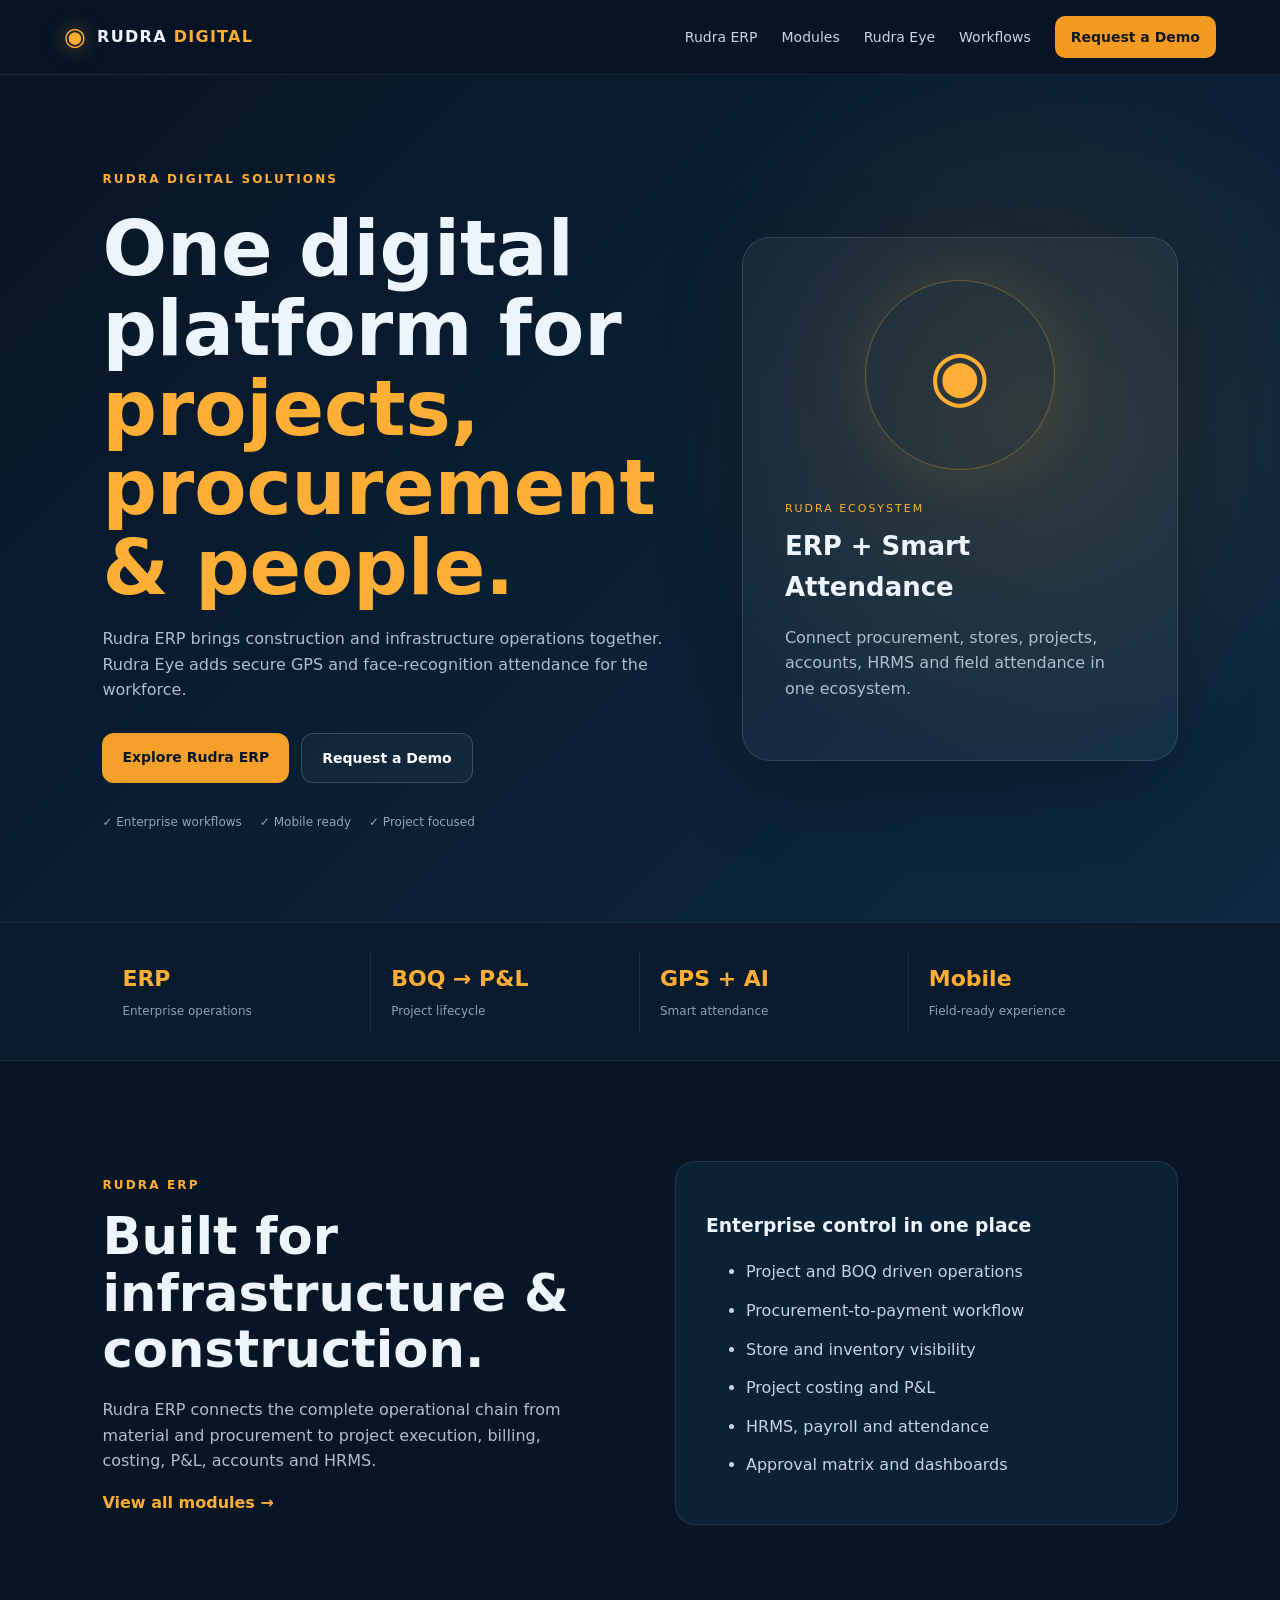
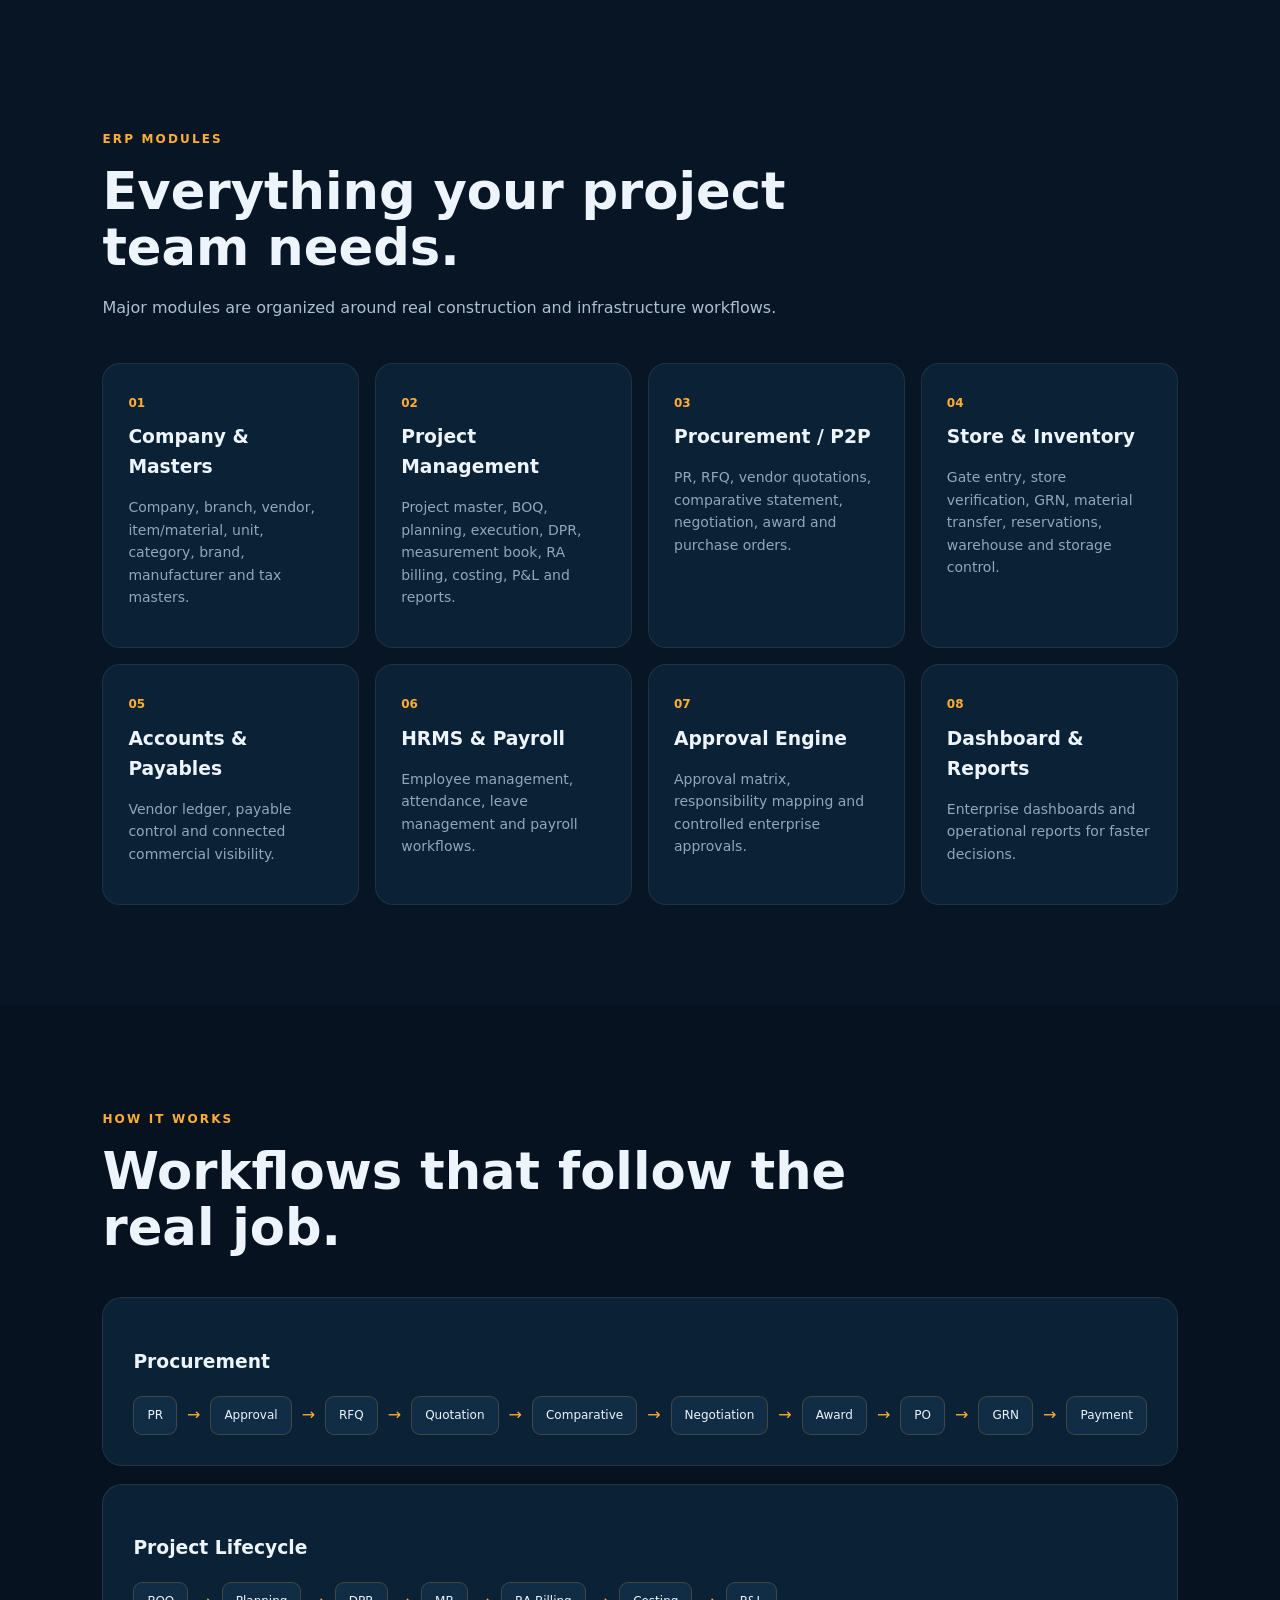
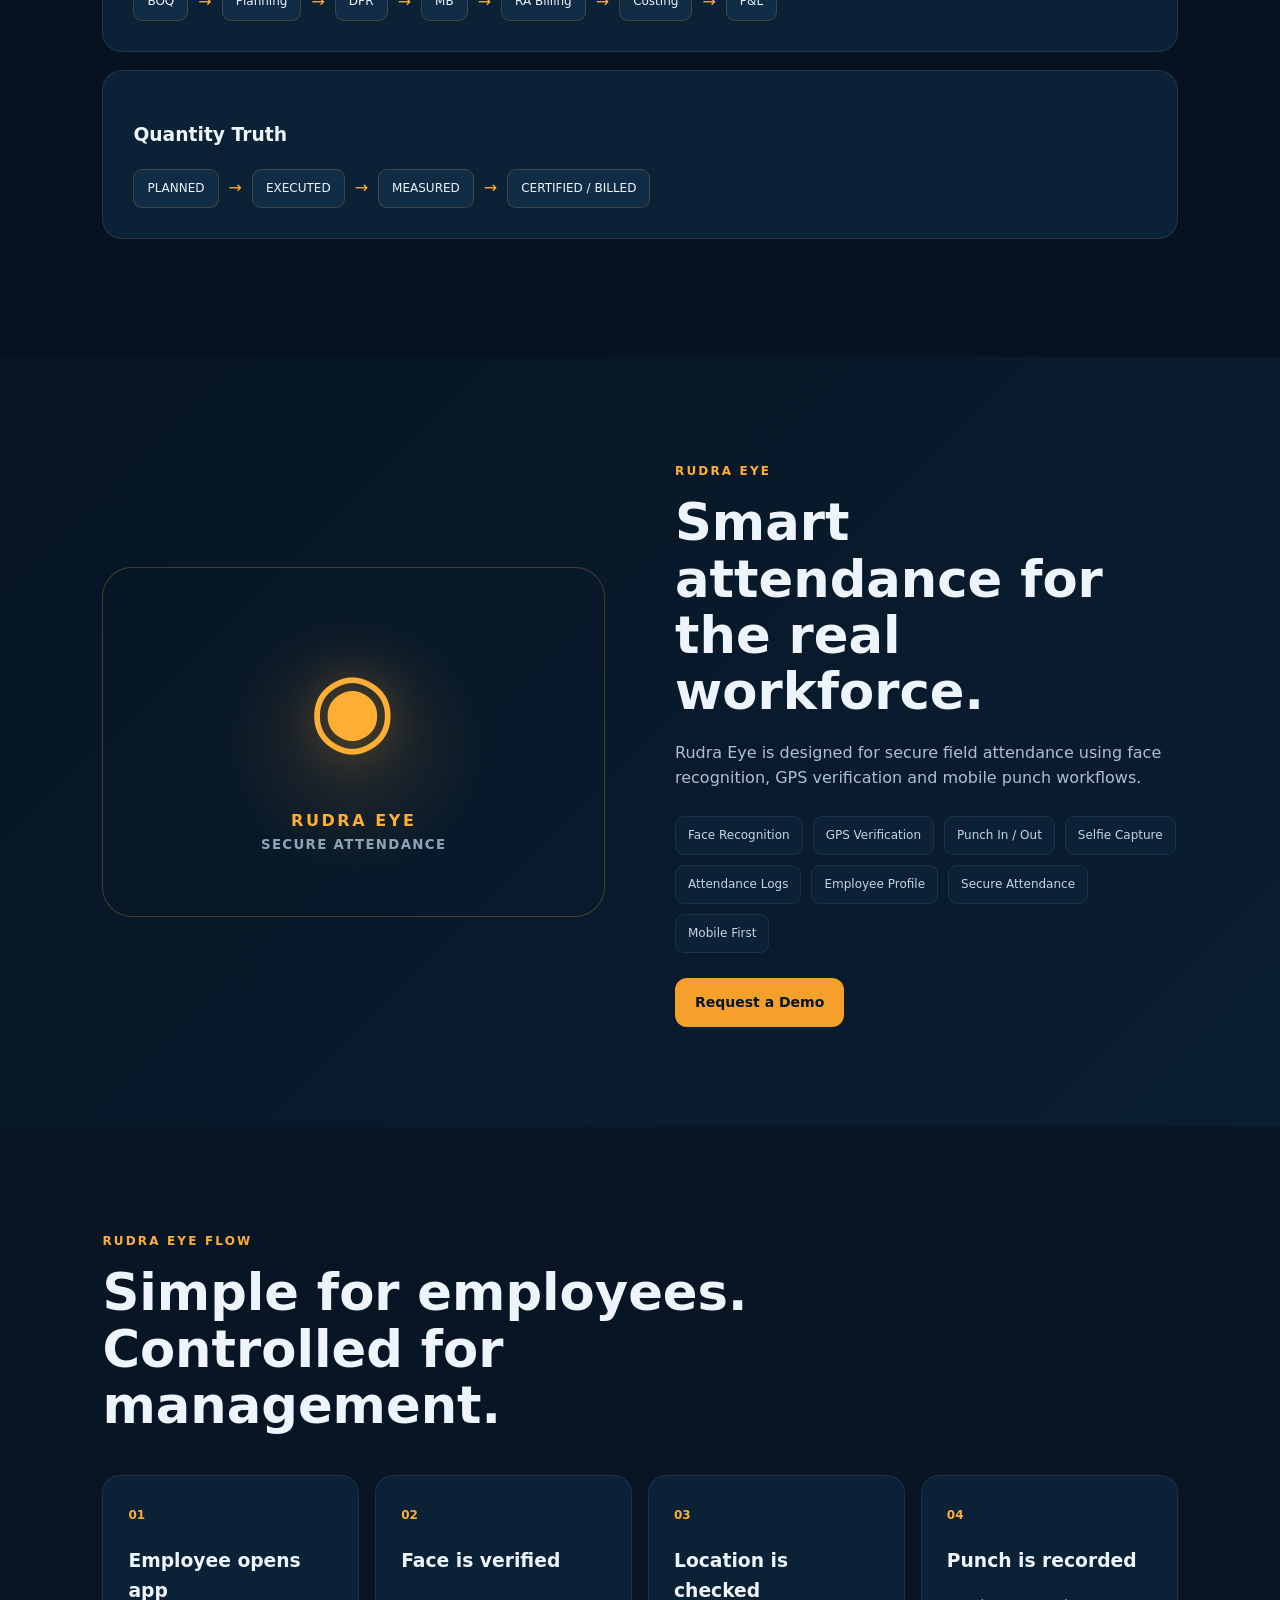
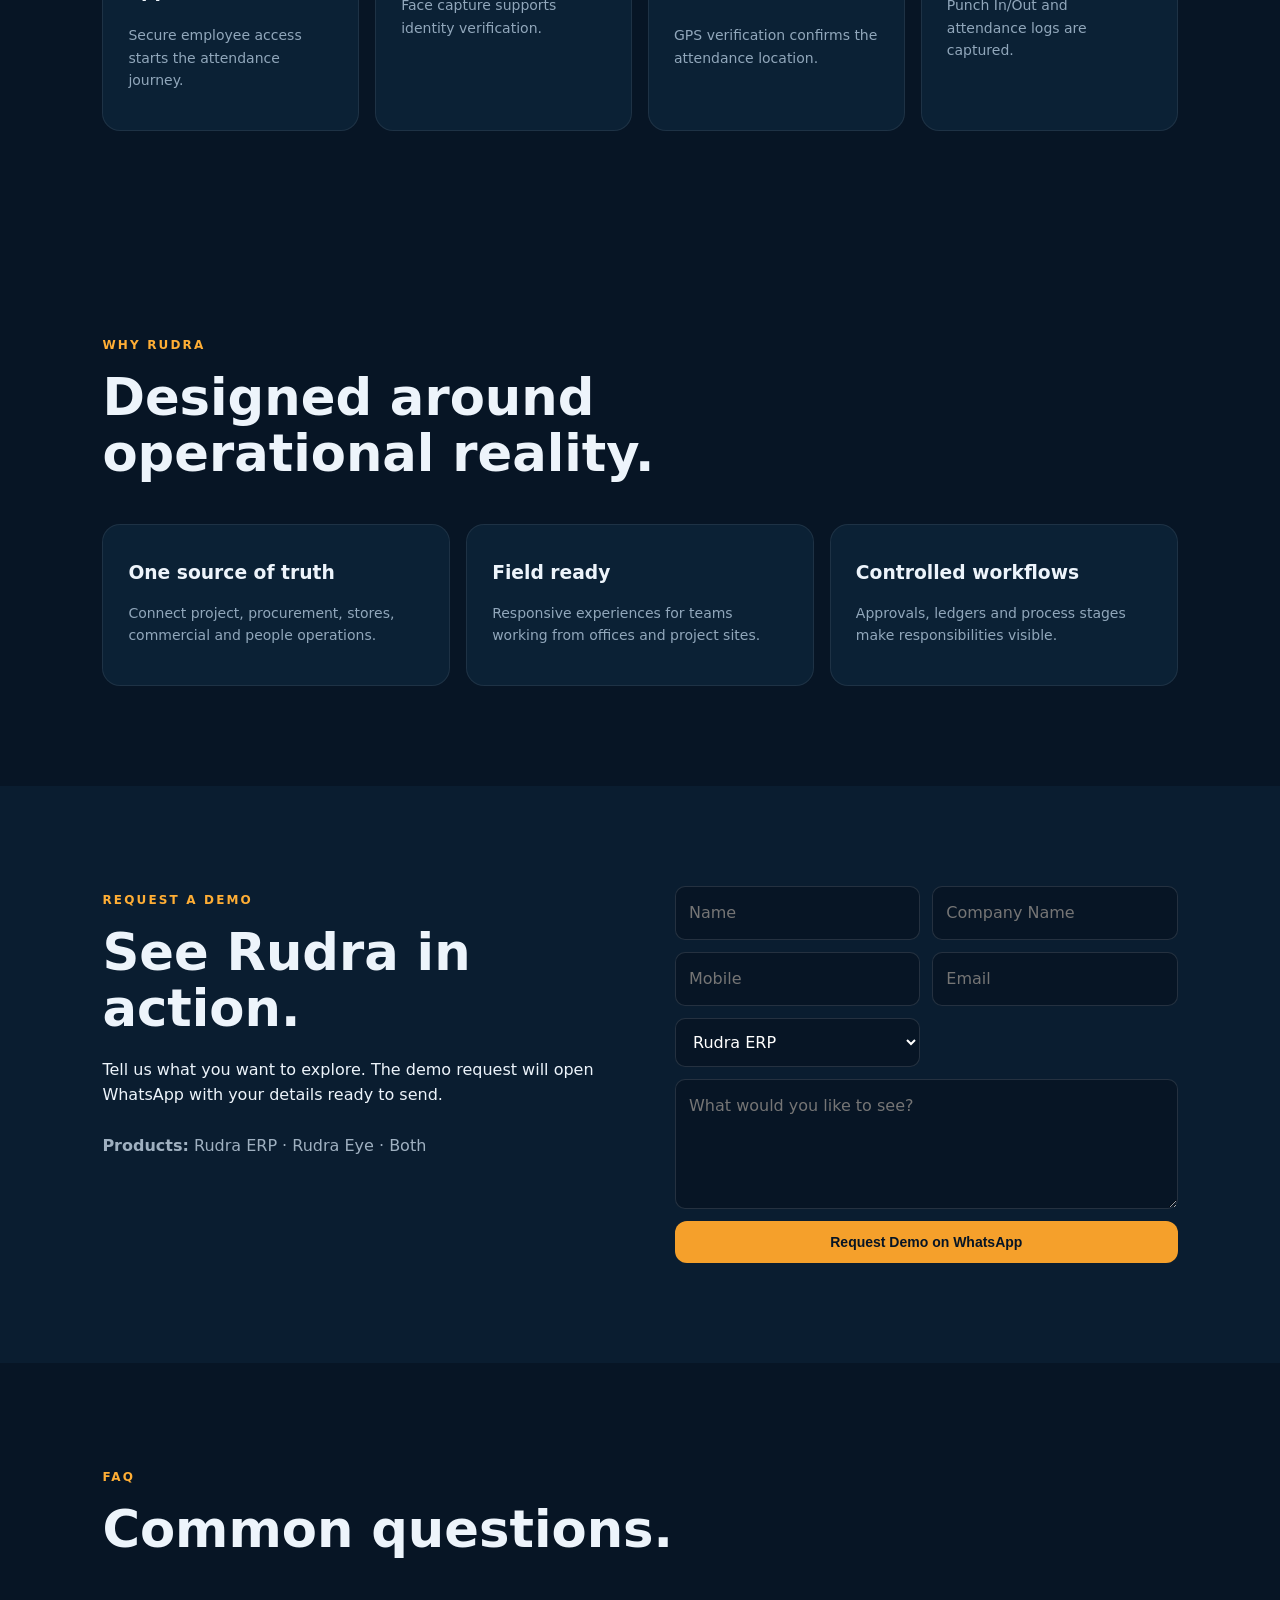
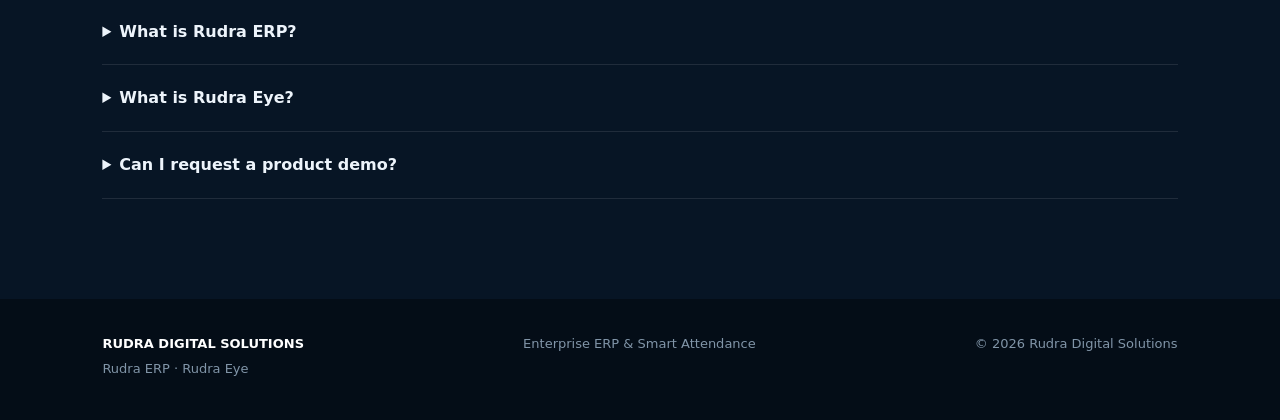
==== index.html @ e069427e "Add files via upload" ====
<!DOCTYPE html>
<html lang="en">
<head>
  <meta charset="UTF-8">
  <meta name="viewport" content="width=device-width, initial-scale=1.0">
  <meta name="description" content="Rudra Digital Solutions — Rudra ERP for infrastructure and construction and Rudra Eye smart GPS and face recognition attendance.">
  <title>Rudra Digital Solutions | Rudra ERP & Rudra Eye</title>
  <link rel="stylesheet" href="style.css">
</head>
<body>
<header class="nav">
  <a class="brand" href="#home"><span class="eye">◉</span><span>RUDRA <b>DIGITAL</b></span></a>
  <button class="menu" aria-label="Open menu">☰</button>
  <nav>
    <a href="#erp">Rudra ERP</a>
    <a href="#modules">Modules</a>
    <a href="#eye">Rudra Eye</a>
    <a href="#workflow">Workflows</a>
    <a class="nav-cta" href="#demo">Request a Demo</a>
  </nav>
</header>

<main>
<section id="home" class="hero">
  <div class="hero-copy">
    <span class="eyebrow">RUDRA DIGITAL SOLUTIONS</span>
    <h1>One digital platform for <em>projects, procurement & people.</em></h1>
    <p>Rudra ERP brings construction and infrastructure operations together. Rudra Eye adds secure GPS and face-recognition attendance for the workforce.</p>
    <div class="actions">
      <a class="btn primary" href="#erp">Explore Rudra ERP</a>
      <a class="btn secondary" href="#demo">Request a Demo</a>
    </div>
    <div class="trust"><span>✓ Enterprise workflows</span><span>✓ Mobile ready</span><span>✓ Project focused</span></div>
  </div>
  <div class="hero-card">
    <div class="orb"><span>◉</span></div>
    <div class="mini-label">RUDRA ECOSYSTEM</div>
    <h3>ERP + Smart Attendance</h3>
    <p>Connect procurement, stores, projects, accounts, HRMS and field attendance in one ecosystem.</p>
  </div>
</section>

<section class="stats">
  <div><strong>ERP</strong><span>Enterprise operations</span></div>
  <div><strong>BOQ → P&L</strong><span>Project lifecycle</span></div>
  <div><strong>GPS + AI</strong><span>Smart attendance</span></div>
  <div><strong>Mobile</strong><span>Field-ready experience</span></div>
</section>

<section id="erp" class="section split">
  <div>
    <span class="eyebrow">RUDRA ERP</span>
    <h2>Built for infrastructure & construction.</h2>
    <p>Rudra ERP connects the complete operational chain from material and procurement to project execution, billing, costing, P&L, accounts and HRMS.</p>
    <a class="text-link" href="#modules">View all modules →</a>
  </div>
  <div class="feature-panel">
    <h3>Enterprise control in one place</h3>
    <ul>
      <li>Project and BOQ driven operations</li>
      <li>Procurement-to-payment workflow</li>
      <li>Store and inventory visibility</li>
      <li>Project costing and P&L</li>
      <li>HRMS, payroll and attendance</li>
      <li>Approval matrix and dashboards</li>
    </ul>
  </div>
</section>

<section id="modules" class="section">
  <div class="section-head"><span class="eyebrow">ERP MODULES</span><h2>Everything your project team needs.</h2><p>Major modules are organized around real construction and infrastructure workflows.</p></div>
  <div class="grid">
    <article><b>01</b><h3>Company & Masters</h3><p>Company, branch, vendor, item/material, unit, category, brand, manufacturer and tax masters.</p></article>
    <article><b>02</b><h3>Project Management</h3><p>Project master, BOQ, planning, execution, DPR, measurement book, RA billing, costing, P&L and reports.</p></article>
    <article><b>03</b><h3>Procurement / P2P</h3><p>PR, RFQ, vendor quotations, comparative statement, negotiation, award and purchase orders.</p></article>
    <article><b>04</b><h3>Store & Inventory</h3><p>Gate entry, store verification, GRN, material transfer, reservations, warehouse and storage control.</p></article>
    <article><b>05</b><h3>Accounts & Payables</h3><p>Vendor ledger, payable control and connected commercial visibility.</p></article>
    <article><b>06</b><h3>HRMS & Payroll</h3><p>Employee management, attendance, leave management and payroll workflows.</p></article>
    <article><b>07</b><h3>Approval Engine</h3><p>Approval matrix, responsibility mapping and controlled enterprise approvals.</p></article>
    <article><b>08</b><h3>Dashboard & Reports</h3><p>Enterprise dashboards and operational reports for faster decisions.</p></article>
  </div>
</section>

<section id="workflow" class="section dark">
  <div class="section-head"><span class="eyebrow">HOW IT WORKS</span><h2>Workflows that follow the real job.</h2></div>
  <div class="flow-box">
    <h3>Procurement</h3>
    <div class="flow"><span>PR</span><i>→</i><span>Approval</span><i>→</i><span>RFQ</span><i>→</i><span>Quotation</span><i>→</i><span>Comparative</span><i>→</i><span>Negotiation</span><i>→</i><span>Award</span><i>→</i><span>PO</span><i>→</i><span>GRN</span><i>→</i><span>Payment</span></div>
  </div>
  <div class="flow-box">
    <h3>Project Lifecycle</h3>
    <div class="flow"><span>BOQ</span><i>→</i><span>Planning</span><i>→</i><span>DPR</span><i>→</i><span>MB</span><i>→</i><span>RA Billing</span><i>→</i><span>Costing</span><i>→</i><span>P&L</span></div>
  </div>
  <div class="flow-box">
    <h3>Quantity Truth</h3>
    <div class="flow"><span>PLANNED</span><i>→</i><span>EXECUTED</span><i>→</i><span>MEASURED</span><i>→</i><span>CERTIFIED / BILLED</span></div>
  </div>
</section>

<section id="eye" class="section split eye-section">
  <div class="eye-card"><div class="eye-mark">◉</div><span>RUDRA EYE</span><small>SECURE ATTENDANCE</small></div>
  <div>
    <span class="eyebrow">RUDRA EYE</span>
    <h2>Smart attendance for the real workforce.</h2>
    <p>Rudra Eye is designed for secure field attendance using face recognition, GPS verification and mobile punch workflows.</p>
    <div class="eye-features">
      <span>Face Recognition</span><span>GPS Verification</span><span>Punch In / Out</span><span>Selfie Capture</span><span>Attendance Logs</span><span>Employee Profile</span><span>Secure Attendance</span><span>Mobile First</span>
    </div>
    <a class="btn primary" href="#demo">Request a Demo</a>
  </div>
</section>

<section class="section">
  <div class="section-head"><span class="eyebrow">RUDRA EYE FLOW</span><h2>Simple for employees. Controlled for management.</h2></div>
  <div class="steps">
    <div><b>01</b><h3>Employee opens app</h3><p>Secure employee access starts the attendance journey.</p></div>
    <div><b>02</b><h3>Face is verified</h3><p>Face capture supports identity verification.</p></div>
    <div><b>03</b><h3>Location is checked</h3><p>GPS verification confirms the attendance location.</p></div>
    <div><b>04</b><h3>Punch is recorded</h3><p>Punch In/Out and attendance logs are captured.</p></div>
  </div>
</section>

<section class="section benefits">
  <div class="section-head"><span class="eyebrow">WHY RUDRA</span><h2>Designed around operational reality.</h2></div>
  <div class="grid three"><article><h3>One source of truth</h3><p>Connect project, procurement, stores, commercial and people operations.</p></article><article><h3>Field ready</h3><p>Responsive experiences for teams working from offices and project sites.</p></article><article><h3>Controlled workflows</h3><p>Approvals, ledgers and process stages make responsibilities visible.</p></article></div>
</section>

<section id="demo" class="section demo">
  <div>
    <span class="eyebrow">REQUEST A DEMO</span>
    <h2>See Rudra in action.</h2>
    <p>Tell us what you want to explore. The demo request will open WhatsApp with your details ready to send.</p>
    <div class="contact-note"><b>Products:</b> Rudra ERP · Rudra Eye · Both</div>
  </div>
  <form id="demoForm">
    <input id="name" required placeholder="Name">
    <input id="company" placeholder="Company Name">
    <input id="mobile" required placeholder="Mobile">
    <input id="email" type="email" placeholder="Email">
    <select id="product"><option>Rudra ERP</option><option>Rudra Eye</option><option>Both</option></select>
    <textarea id="message" rows="4" placeholder="What would you like to see?"></textarea>
    <button class="btn primary" type="submit">Request Demo on WhatsApp</button>
  </form>
</section>

<section class="faq section">
  <div class="section-head"><span class="eyebrow">FAQ</span><h2>Common questions.</h2></div>
  <details><summary>What is Rudra ERP?</summary><p>Rudra ERP is an enterprise platform focused on infrastructure and construction operations, covering projects, procurement, stores, accounts and HRMS.</p></details>
  <details><summary>What is Rudra Eye?</summary><p>Rudra Eye is a mobile attendance solution using face recognition and GPS verification with Punch In/Out and attendance logs.</p></details>
  <details><summary>Can I request a product demo?</summary><p>Yes. Use the Request a Demo form and send the enquiry through WhatsApp.</p></details>
</section>
</main>

<footer>
  <div><strong>RUDRA DIGITAL SOLUTIONS</strong><p>Rudra ERP · Rudra Eye</p></div>
  <div>Enterprise ERP & Smart Attendance</div>
  <div>© <span id="year"></span> Rudra Digital Solutions</div>
</footer>
<script src="script.js"></script>
</body>
</html>
---- style.css ----
*{box-sizing:border-box}html{scroll-behavior:smooth}body{margin:0;font-family:Inter,system-ui,-apple-system,Segoe UI,sans-serif;background:#071525;color:#edf4fb;line-height:1.6}a{text-decoration:none;color:inherit}.nav{position:sticky;top:0;z-index:20;display:flex;align-items:center;justify-content:space-between;padding:16px 5%;background:rgba(7,21,37,.92);backdrop-filter:blur(12px);border-bottom:1px solid rgba(255,255,255,.08)}.brand{display:flex;gap:10px;align-items:center;font-weight:800;letter-spacing:.08em}.brand b{color:#ffad32}.eye{color:#ffad32;font-size:25px;text-shadow:0 0 20px rgba(255,173,50,.5)}nav{display:flex;gap:24px;align-items:center;font-size:14px;color:#c8d5e2}nav a:hover{color:#ffb13b}.nav-cta{padding:10px 16px;border-radius:10px;background:#f39a22;color:#101923;font-weight:800}.menu{display:none;background:none;border:0;color:white;font-size:25px}.hero{min-height:680px;display:grid;grid-template-columns:1.15fr .85fr;gap:50px;align-items:center;padding:90px 8%;background:radial-gradient(circle at 80% 40%,rgba(243,154,34,.13),transparent 32%),linear-gradient(135deg,#071525,#0b2942)}.eyebrow{color:#ffae35;font-size:12px;font-weight:800;letter-spacing:.18em}.hero h1{font-size:clamp(42px,6vw,76px);line-height:1.05;margin:18px 0}.hero h1 em{font-style:normal;color:#ffae35}.hero p,.split p,.section-head p{color:#aebfd0;max-width:700px}.actions{display:flex;gap:12px;flex-wrap:wrap;margin:30px 0}.btn{display:inline-block;border:0;border-radius:12px;padding:13px 20px;font-weight:800;cursor:pointer;font-size:14px}.primary{background:#f5a02b;color:#071525}.secondary{border:1px solid rgba(255,255,255,.18);color:white;background:rgba(255,255,255,.04)}.trust{display:flex;gap:18px;flex-wrap:wrap;color:#91a7bb;font-size:12px}.hero-card{padding:42px;border:1px solid rgba(255,255,255,.12);border-radius:28px;background:rgba(255,255,255,.045);box-shadow:0 25px 80px rgba(0,0,0,.25)}.orb{width:190px;height:190px;margin:0 auto 30px;border-radius:50%;display:grid;place-items:center;border:1px solid rgba(255,174,53,.35);box-shadow:0 0 70px rgba(255,174,53,.14);font-size:70px;color:#ffae35}.mini-label{font-size:11px;color:#ffae35;letter-spacing:.18em}.hero-card h3{font-size:26px;margin:8px 0}.stats{display:grid;grid-template-columns:repeat(4,1fr);padding:28px 8%;background:#091b2c;border-block:1px solid rgba(255,255,255,.07)}.stats div{padding:10px 20px;border-right:1px solid rgba(255,255,255,.08)}.stats div:last-child{border:0}.stats strong{display:block;color:#ffae35;font-size:22px}.stats span{color:#8fa3b7;font-size:12px}.section{padding:100px 8%}.split{display:grid;grid-template-columns:1fr 1fr;gap:70px;align-items:center}.section h2{font-size:clamp(32px,4vw,52px);line-height:1.1;margin:12px 0 20px}.feature-panel,.flow-box{background:#0b2135;border:1px solid rgba(255,255,255,.09);border-radius:20px;padding:30px}.feature-panel li{margin:13px 0;color:#c6d5e3}.text-link{color:#ffae35;font-weight:800}.section-head{max-width:800px;margin-bottom:42px}.grid{display:grid;grid-template-columns:repeat(4,1fr);gap:16px}.grid article,.steps>div{background:#0b2135;border:1px solid rgba(255,255,255,.08);padding:25px;border-radius:18px}.grid article b,.steps b{color:#ffae35;font-size:12px}.grid h3{margin:8px 0}.grid p,.steps p{color:#91a7bb;font-size:14px}.dark{background:#06121f}.flow-box{margin:18px 0;overflow:auto}.flow{display:flex;align-items:center;gap:10px;min-width:max-content}.flow span{background:#112d46;border:1px solid rgba(255,174,53,.2);padding:9px 13px;border-radius:9px;font-size:12px;white-space:nowrap}.flow i{color:#ffae35;font-style:normal}.eye-section{background:linear-gradient(135deg,#071525,#0a1e31)}.eye-card{min-height:350px;border-radius:30px;border:1px solid rgba(255,174,53,.25);display:flex;flex-direction:column;align-items:center;justify-content:center;background:radial-gradient(circle,rgba(255,174,53,.12),transparent 45%);color:#ffae35;font-weight:800;letter-spacing:.16em}.eye-mark{font-size:100px;text-shadow:0 0 50px rgba(255,174,53,.3);margin-bottom:20px}.eye-card small{color:#8fa3b7;letter-spacing:.1em}.eye-features{display:flex;gap:10px;flex-wrap:wrap;margin:25px 0}.eye-features span{padding:9px 12px;border-radius:9px;background:#0b2135;border:1px solid rgba(255,255,255,.08);font-size:12px;color:#c6d5e3}.steps{display:grid;grid-template-columns:repeat(4,1fr);gap:16px}.three{grid-template-columns:repeat(3,1fr)}.demo{display:grid;grid-template-columns:1fr 1fr;gap:70px;background:#0a1d30}.demo form{display:grid;grid-template-columns:1fr 1fr;gap:12px}.demo input,.demo select,.demo textarea{width:100%;padding:13px;border-radius:10px;border:1px solid rgba(255,255,255,.12);background:#071525;color:white;font:inherit}.demo textarea,.demo button{grid-column:1/-1}.contact-note{margin-top:25px;color:#9fb0c0}.faq details{border-bottom:1px solid rgba(255,255,255,.1);padding:20px 0}.faq summary{cursor:pointer;font-weight:800}.faq p{color:#9fb0c0}footer{display:flex;justify-content:space-between;gap:20px;flex-wrap:wrap;padding:35px 8%;background:#040d17;color:#8195a8;font-size:13px}footer strong{color:white}footer p{margin:5px 0}@media(max-width:900px){nav{display:none}.menu{display:block}.hero,.split,.demo{grid-template-columns:1fr}.hero{padding-top:60px}.stats{grid-template-columns:1fr 1fr}.grid{grid-template-columns:1fr 1fr}.steps{grid-template-columns:1fr 1fr}}@media(max-width:560px){.section,.hero{padding:65px 5%}.stats{grid-template-columns:1fr 1fr;padding:20px 5%}.stats div{border-right:0}.grid,.steps,.three{grid-template-columns:1fr}.demo form{grid-template-columns:1fr}.hero h1{font-size:42px}.hero-card{padding:28px}.orb{width:145px;height:145px;font-size:55px}.flow-box{padding:20px}footer{padding:30px 5%}}
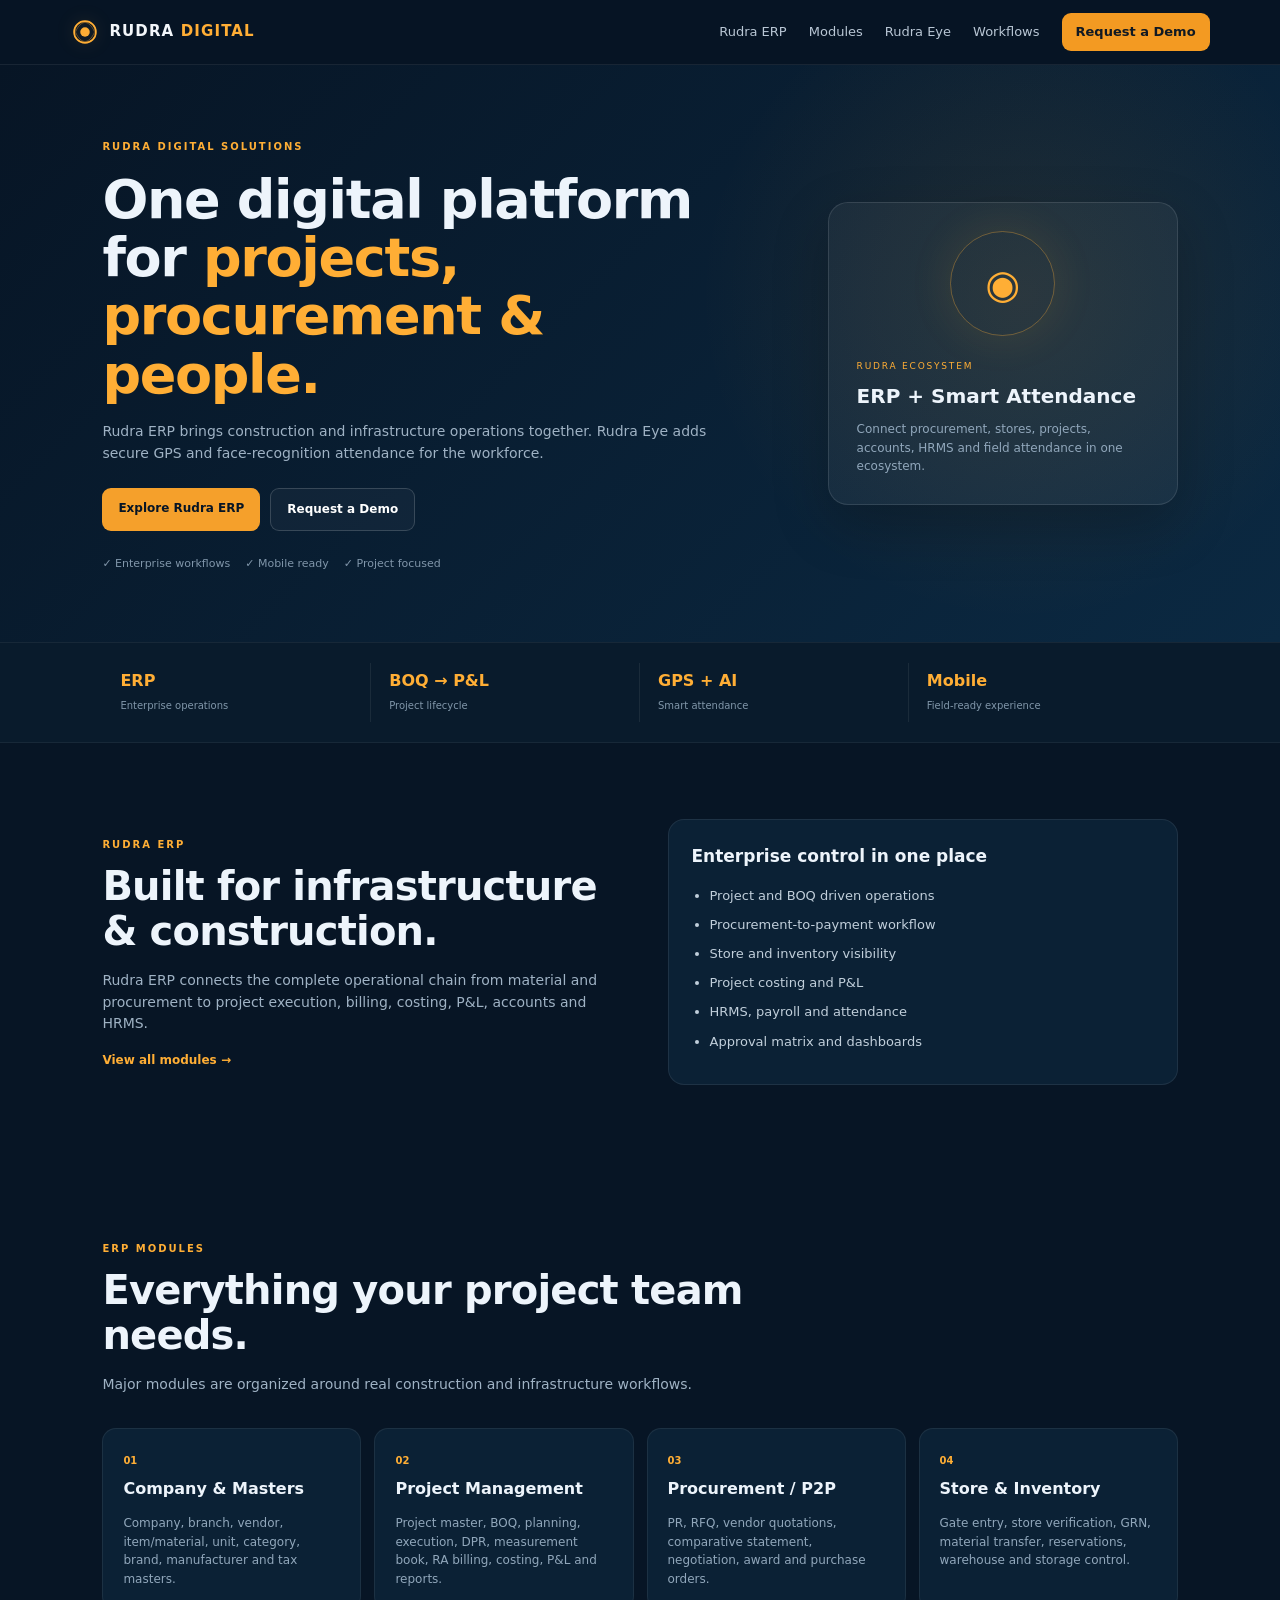
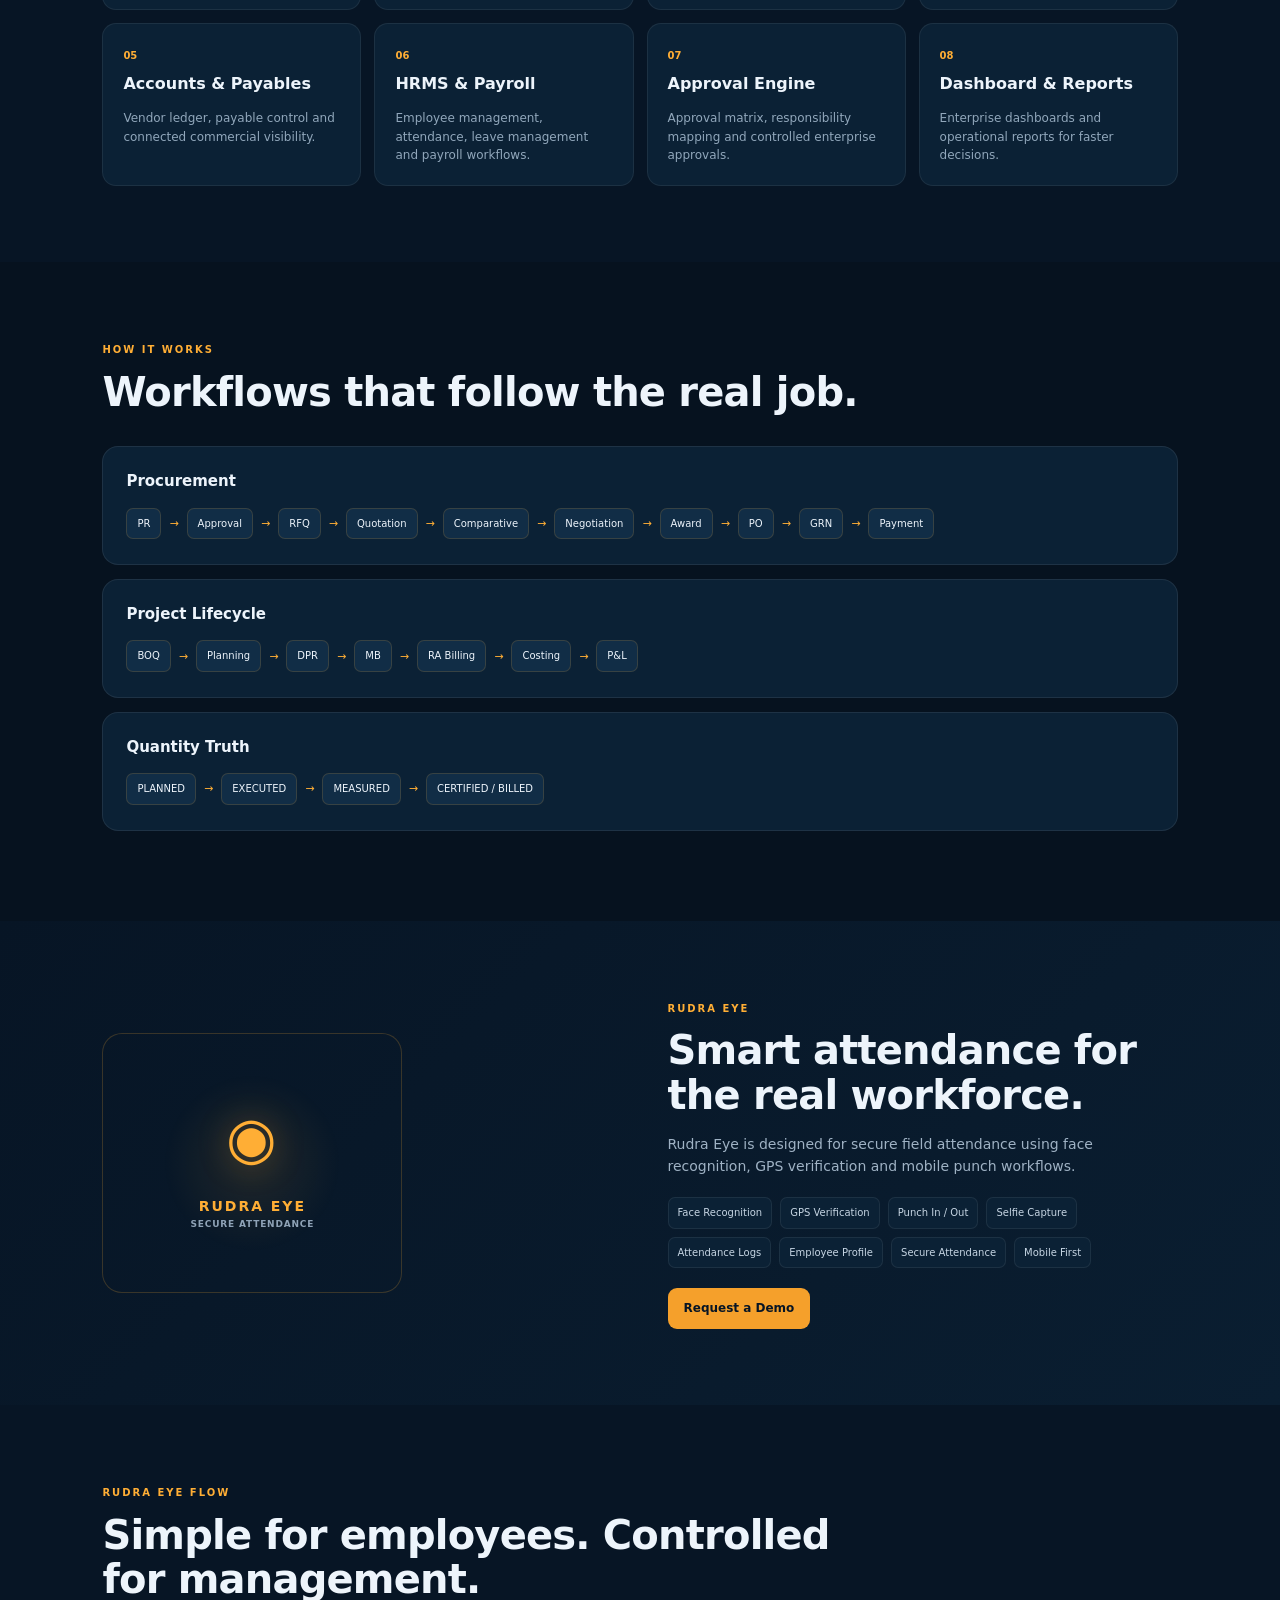
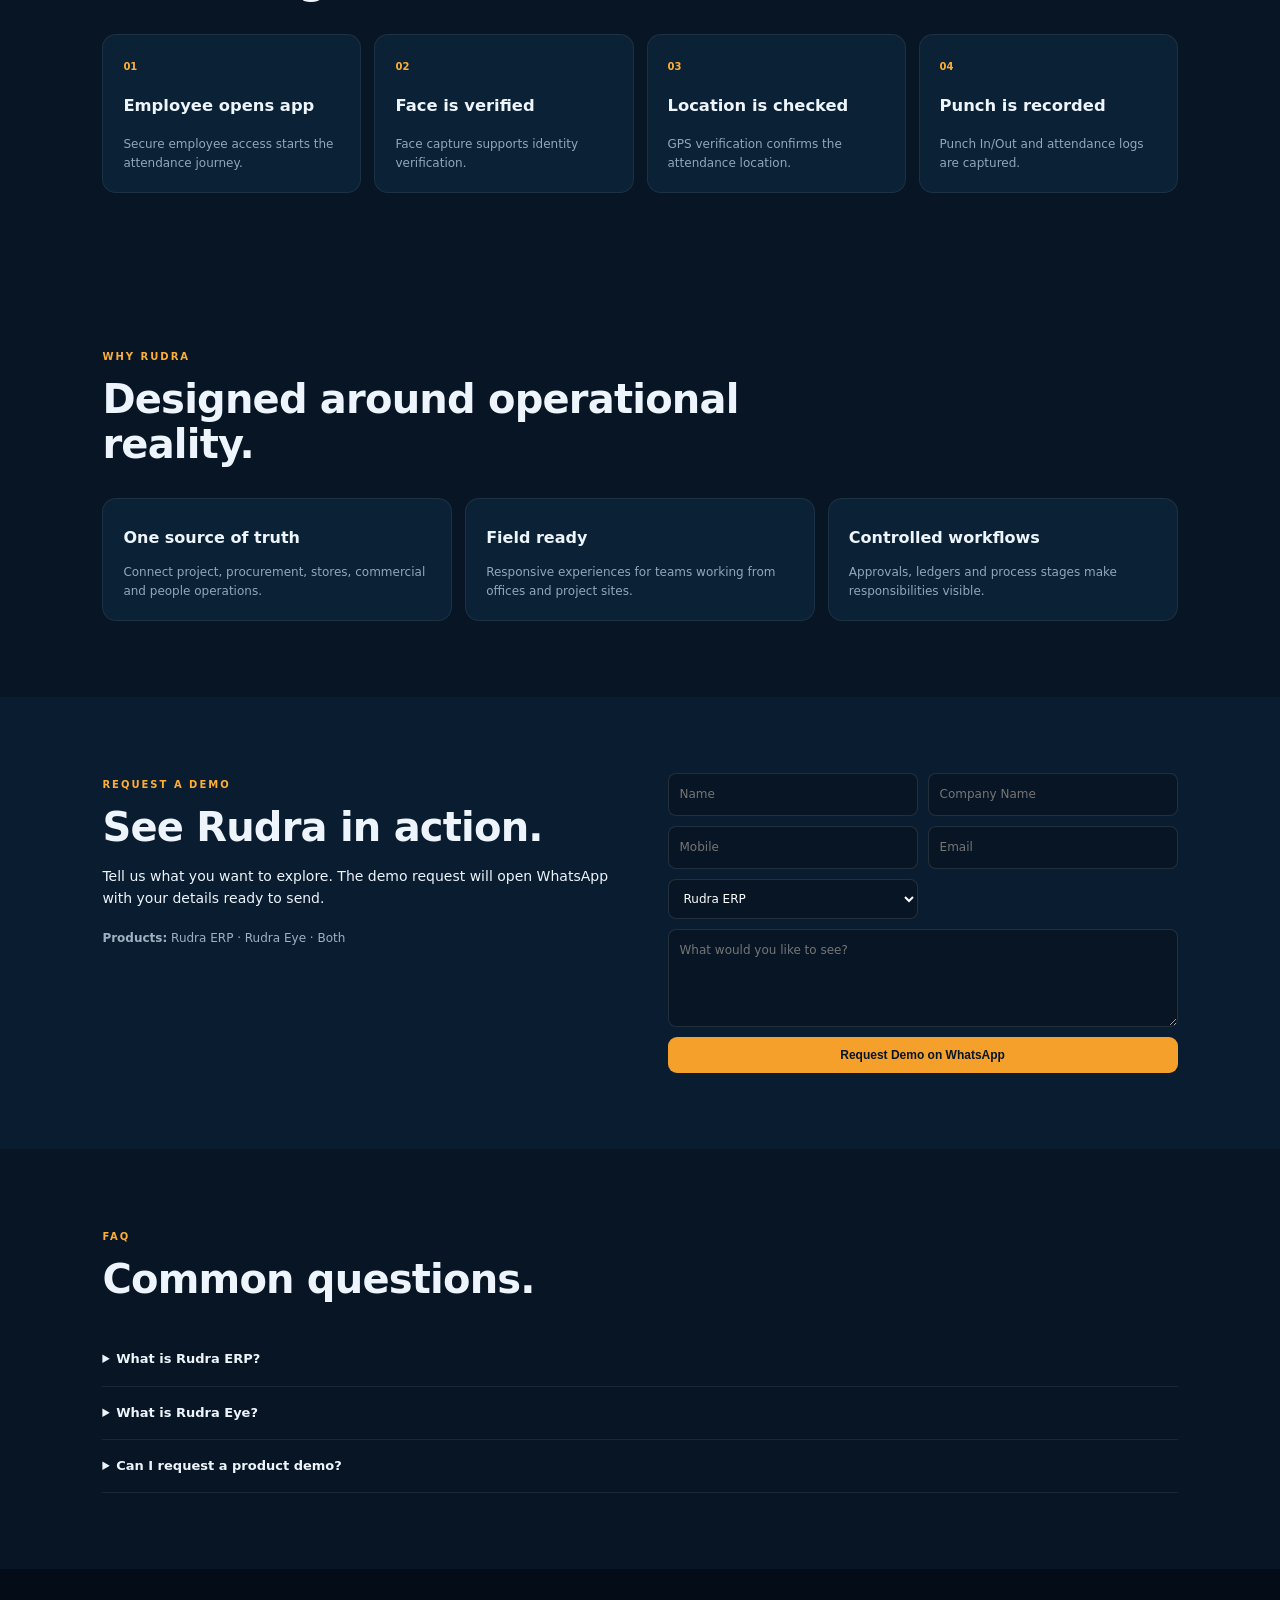
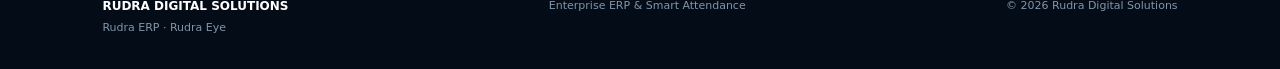
==== commit 0ab931c6: "Add files via upload" ====
--- a/index.html
+++ b/index.html
@@ -9,7 +9,15 @@
 </head>
 <body>
 <header class="nav">
-  <a class="brand" href="#home"><span class="eye">◉</span><span>RUDRA <b>DIGITAL</b></span></a>
+  <a class="brand" href="#home" aria-label="Rudra Digital">
+      <svg class="brand-logo" viewBox="0 0 44 44" aria-hidden="true">
+        <circle cx="22" cy="22" r="16" fill="none" stroke="currentColor" stroke-width="2.5"/>
+        <circle cx="22" cy="22" r="7" fill="currentColor"/>
+        <path d="M8 22c4-10 10-14 14-14s10 4 14 14c-4 10-10 14-14 14S12 32 8 22Z"
+              fill="none" stroke="currentColor" stroke-width="1.2" opacity=".45"/>
+      </svg>
+      <span>RUDRA <b>DIGITAL</b></span>
+    </a>
   <button class="menu" aria-label="Open menu">☰</button>
   <nav>
     <a href="#erp">Rudra ERP</a>
--- a/style.css
+++ b/style.css
@@ -1 +1,104 @@
-*{box-sizing:border-box}html{scroll-behavior:smooth}body{margin:0;font-family:Inter,system-ui,-apple-system,Segoe UI,sans-serif;background:#071525;color:#edf4fb;line-height:1.6}a{text-decoration:none;color:inherit}.nav{position:sticky;top:0;z-index:20;display:flex;align-items:center;justify-content:space-between;padding:16px 5%;background:rgba(7,21,37,.92);backdrop-filter:blur(12px);border-bottom:1px solid rgba(255,255,255,.08)}.brand{display:flex;gap:10px;align-items:center;font-weight:800;letter-spacing:.08em}.brand b{color:#ffad32}.eye{color:#ffad32;font-size:25px;text-shadow:0 0 20px rgba(255,173,50,.5)}nav{display:flex;gap:24px;align-items:center;font-size:14px;color:#c8d5e2}nav a:hover{color:#ffb13b}.nav-cta{padding:10px 16px;border-radius:10px;background:#f39a22;color:#101923;font-weight:800}.menu{display:none;background:none;border:0;color:white;font-size:25px}.hero{min-height:680px;display:grid;grid-template-columns:1.15fr .85fr;gap:50px;align-items:center;padding:90px 8%;background:radial-gradient(circle at 80% 40%,rgba(243,154,34,.13),transparent 32%),linear-gradient(135deg,#071525,#0b2942)}.eyebrow{color:#ffae35;font-size:12px;font-weight:800;letter-spacing:.18em}.hero h1{font-size:clamp(42px,6vw,76px);line-height:1.05;margin:18px 0}.hero h1 em{font-style:normal;color:#ffae35}.hero p,.split p,.section-head p{color:#aebfd0;max-width:700px}.actions{display:flex;gap:12px;flex-wrap:wrap;margin:30px 0}.btn{display:inline-block;border:0;border-radius:12px;padding:13px 20px;font-weight:800;cursor:pointer;font-size:14px}.primary{background:#f5a02b;color:#071525}.secondary{border:1px solid rgba(255,255,255,.18);color:white;background:rgba(255,255,255,.04)}.trust{display:flex;gap:18px;flex-wrap:wrap;color:#91a7bb;font-size:12px}.hero-card{padding:42px;border:1px solid rgba(255,255,255,.12);border-radius:28px;background:rgba(255,255,255,.045);box-shadow:0 25px 80px rgba(0,0,0,.25)}.orb{width:190px;height:190px;margin:0 auto 30px;border-radius:50%;display:grid;place-items:center;border:1px solid rgba(255,174,53,.35);box-shadow:0 0 70px rgba(255,174,53,.14);font-size:70px;color:#ffae35}.mini-label{font-size:11px;color:#ffae35;letter-spacing:.18em}.hero-card h3{font-size:26px;margin:8px 0}.stats{display:grid;grid-template-columns:repeat(4,1fr);padding:28px 8%;background:#091b2c;border-block:1px solid rgba(255,255,255,.07)}.stats div{padding:10px 20px;border-right:1px solid rgba(255,255,255,.08)}.stats div:last-child{border:0}.stats strong{display:block;color:#ffae35;font-size:22px}.stats span{color:#8fa3b7;font-size:12px}.section{padding:100px 8%}.split{display:grid;grid-template-columns:1fr 1fr;gap:70px;align-items:center}.section h2{font-size:clamp(32px,4vw,52px);line-height:1.1;margin:12px 0 20px}.feature-panel,.flow-box{background:#0b2135;border:1px solid rgba(255,255,255,.09);border-radius:20px;padding:30px}.feature-panel li{margin:13px 0;color:#c6d5e3}.text-link{color:#ffae35;font-weight:800}.section-head{max-width:800px;margin-bottom:42px}.grid{display:grid;grid-template-columns:repeat(4,1fr);gap:16px}.grid article,.steps>div{background:#0b2135;border:1px solid rgba(255,255,255,.08);padding:25px;border-radius:18px}.grid article b,.steps b{color:#ffae35;font-size:12px}.grid h3{margin:8px 0}.grid p,.steps p{color:#91a7bb;font-size:14px}.dark{background:#06121f}.flow-box{margin:18px 0;overflow:auto}.flow{display:flex;align-items:center;gap:10px;min-width:max-content}.flow span{background:#112d46;border:1px solid rgba(255,174,53,.2);padding:9px 13px;border-radius:9px;font-size:12px;white-space:nowrap}.flow i{color:#ffae35;font-style:normal}.eye-section{background:linear-gradient(135deg,#071525,#0a1e31)}.eye-card{min-height:350px;border-radius:30px;border:1px solid rgba(255,174,53,.25);display:flex;flex-direction:column;align-items:center;justify-content:center;background:radial-gradient(circle,rgba(255,174,53,.12),transparent 45%);color:#ffae35;font-weight:800;letter-spacing:.16em}.eye-mark{font-size:100px;text-shadow:0 0 50px rgba(255,174,53,.3);margin-bottom:20px}.eye-card small{color:#8fa3b7;letter-spacing:.1em}.eye-features{display:flex;gap:10px;flex-wrap:wrap;margin:25px 0}.eye-features span{padding:9px 12px;border-radius:9px;background:#0b2135;border:1px solid rgba(255,255,255,.08);font-size:12px;color:#c6d5e3}.steps{display:grid;grid-template-columns:repeat(4,1fr);gap:16px}.three{grid-template-columns:repeat(3,1fr)}.demo{display:grid;grid-template-columns:1fr 1fr;gap:70px;background:#0a1d30}.demo form{display:grid;grid-template-columns:1fr 1fr;gap:12px}.demo input,.demo select,.demo textarea{width:100%;padding:13px;border-radius:10px;border:1px solid rgba(255,255,255,.12);background:#071525;color:white;font:inherit}.demo textarea,.demo button{grid-column:1/-1}.contact-note{margin-top:25px;color:#9fb0c0}.faq details{border-bottom:1px solid rgba(255,255,255,.1);padding:20px 0}.faq summary{cursor:pointer;font-weight:800}.faq p{color:#9fb0c0}footer{display:flex;justify-content:space-between;gap:20px;flex-wrap:wrap;padding:35px 8%;background:#040d17;color:#8195a8;font-size:13px}footer strong{color:white}footer p{margin:5px 0}@media(max-width:900px){nav{display:none}.menu{display:block}.hero,.split,.demo{grid-template-columns:1fr}.hero{padding-top:60px}.stats{grid-template-columns:1fr 1fr}.grid{grid-template-columns:1fr 1fr}.steps{grid-template-columns:1fr 1fr}}@media(max-width:560px){.section,.hero{padding:65px 5%}.stats{grid-template-columns:1fr 1fr;padding:20px 5%}.stats div{border-right:0}.grid,.steps,.three{grid-template-columns:1fr}.demo form{grid-template-columns:1fr}.hero h1{font-size:42px}.hero-card{padding:28px}.orb{width:145px;height:145px;font-size:55px}.flow-box{padding:20px}footer{padding:30px 5%}}
+*{box-sizing:border-box}
+html{scroll-behavior:smooth}
+body{margin:0;font-family:Inter,system-ui,-apple-system,"Segoe UI",sans-serif;background:#071525;color:#edf4fb;line-height:1.55;font-size:14px}
+a{text-decoration:none;color:inherit}
+.nav{position:sticky;top:0;z-index:20;display:flex;align-items:center;justify-content:space-between;padding:13px 5.5%;background:rgba(7,21,37,.94);backdrop-filter:blur(12px);border-bottom:1px solid rgba(255,255,255,.07)}
+.brand{display:flex;gap:9px;align-items:center;font-weight:800;font-size:15px;letter-spacing:.075em;color:#f2f6fa}
+.brand b{color:#ffae35}
+.brand-logo{width:30px;height:30px;color:#ffae35;filter:drop-shadow(0 0 9px rgba(255,174,53,.2))}
+nav{display:flex;gap:22px;align-items:center;font-size:13px;color:#b9c7d5}
+nav a:hover{color:#ffb13b}
+.nav-cta{padding:9px 14px;border-radius:9px;background:#f39a22;color:#101923;font-weight:800}
+.menu{display:none;background:none;border:0;color:white;font-size:24px}
+
+.hero{min-height:570px;display:grid;grid-template-columns:1.08fr .72fr;gap:55px;align-items:center;padding:70px 8%;background:radial-gradient(circle at 80% 40%,rgba(243,154,34,.10),transparent 30%),linear-gradient(135deg,#071525,#0b2942)}
+.eyebrow{color:#ffae35;font-size:10px;font-weight:800;letter-spacing:.2em}
+.hero h1{font-size:clamp(34px,4.5vw,54px);line-height:1.08;letter-spacing:-.025em;margin:14px 0 17px;font-weight:750;max-width:650px}
+.hero h1 em{font-style:normal;color:#ffae35}
+.hero p,.split p,.section-head p{color:#9fb2c4;max-width:680px;font-size:14px}
+.actions{display:flex;gap:10px;flex-wrap:wrap;margin:24px 0}
+.btn{display:inline-block;border:0;border-radius:9px;padding:11px 16px;font-weight:800;cursor:pointer;font-size:12px}
+.primary{background:#f5a02b;color:#071525}
+.secondary{border:1px solid rgba(255,255,255,.16);color:white;background:rgba(255,255,255,.035)}
+.trust{display:flex;gap:15px;flex-wrap:wrap;color:#8096aa;font-size:11px}
+
+.hero-card{max-width:350px;width:100%;justify-self:end;padding:28px;border:1px solid rgba(255,255,255,.11);border-radius:20px;background:rgba(255,255,255,.045);box-shadow:0 20px 55px rgba(0,0,0,.22)}
+.orb{width:105px;height:105px;margin:0 auto 24px;border-radius:50%;display:grid;place-items:center;border:1px solid rgba(255,174,53,.35);box-shadow:0 0 45px rgba(255,174,53,.10);font-size:40px;color:#ffae35}
+.mini-label{font-size:9px;color:#ffae35;letter-spacing:.2em}
+.hero-card h3{font-size:20px;margin:7px 0 8px;font-weight:700}
+.hero-card p{color:#91a7bb;font-size:12px;margin:0}
+
+.stats{display:grid;grid-template-columns:repeat(4,1fr);padding:20px 8%;background:#091b2c;border-block:1px solid rgba(255,255,255,.06)}
+.stats div{padding:6px 18px;border-right:1px solid rgba(255,255,255,.07)}
+.stats div:last-child{border:0}
+.stats strong{display:block;color:#ffae35;font-size:16px;font-weight:750}
+.stats span{color:#8197aa;font-size:10px}
+
+.section{padding:76px 8%}
+.split{display:grid;grid-template-columns:1fr 1fr;gap:55px;align-items:center}
+.section h2{font-size:clamp(27px,3.2vw,40px);line-height:1.12;letter-spacing:-.02em;margin:10px 0 16px;font-weight:720}
+.feature-panel,.flow-box{background:#0b2135;border:1px solid rgba(255,255,255,.08);border-radius:16px;padding:23px}
+.feature-panel h3{font-size:17px;margin-top:0}
+.feature-panel ul{margin:0;padding-left:18px}
+.feature-panel li{margin:9px 0;color:#c1cfdb;font-size:13px}
+.text-link{color:#ffae35;font-weight:800;font-size:12px}
+
+.section-head{max-width:760px;margin-bottom:32px}
+.grid{display:grid;grid-template-columns:repeat(4,1fr);gap:13px}
+.grid article,.steps>div{background:#0b2135;border:1px solid rgba(255,255,255,.07);padding:20px;border-radius:14px}
+.grid article b,.steps b{color:#ffae35;font-size:10px}
+.grid h3{margin:7px 0;font-size:16px}
+.grid p,.steps p{color:#91a7bb;font-size:12px;margin-bottom:0}
+
+.dark{background:#06121f}
+.flow-box{margin:14px 0}
+.flow-box h3{font-size:15px;margin:0 0 14px}
+.flow{display:flex;align-items:center;gap:8px;overflow:auto;padding-bottom:2px}
+.flow span{background:#112d46;border:1px solid rgba(255,174,53,.16);padding:7px 10px;border-radius:7px;font-size:10px;white-space:nowrap}
+.flow i{color:#ffae35;font-style:normal;font-size:11px}
+
+.eye-section{background:linear-gradient(135deg,#071525,#0a1e31)}
+.eye-card{min-height:260px;max-width:300px;border-radius:20px;border:1px solid rgba(255,174,53,.20);display:flex;flex-direction:column;align-items:center;justify-content:center;background:radial-gradient(circle,rgba(255,174,53,.10),transparent 45%);color:#ffae35;font-weight:800;letter-spacing:.14em}
+.eye-mark{font-size:58px;text-shadow:0 0 35px rgba(255,174,53,.25);margin-bottom:12px}
+.eye-card small{color:#8fa3b7;letter-spacing:.09em;font-size:9px}
+.eye-features{display:flex;gap:8px;flex-wrap:wrap;margin:20px 0}
+.eye-features span{padding:7px 9px;border-radius:7px;background:#0b2135;border:1px solid rgba(255,255,255,.07);font-size:10px;color:#c6d5e3}
+
+.steps{display:grid;grid-template-columns:repeat(4,1fr);gap:13px}
+.three{grid-template-columns:repeat(3,1fr)}
+.demo{display:grid;grid-template-columns:1fr 1fr;gap:55px;background:#0a1d30}
+.demo form{display:grid;grid-template-columns:1fr 1fr;gap:10px}
+.demo input,.demo select,.demo textarea{width:100%;padding:11px;border-radius:8px;border:1px solid rgba(255,255,255,.11);background:#071525;color:white;font:inherit;font-size:12px}
+.demo textarea,.demo button{grid-column:1/-1}
+.contact-note{margin-top:20px;color:#9fb0c0;font-size:12px}
+.faq details{border-bottom:1px solid rgba(255,255,255,.08);padding:16px 0}
+.faq summary{cursor:pointer;font-weight:700;font-size:13px}
+.faq p{color:#9fb0c0;font-size:12px}
+footer{display:flex;justify-content:space-between;gap:20px;flex-wrap:wrap;padding:28px 8%;background:#040d17;color:#8195a8;font-size:11px}
+footer strong{color:white;font-size:12px}
+footer p{margin:4px 0}
+
+@media(max-width:900px){
+  nav{display:none}
+  .menu{display:block}
+  .hero,.split,.demo{grid-template-columns:1fr}
+  .hero{padding-top:55px}
+  .hero-card{justify-self:start}
+  .stats{grid-template-columns:1fr 1fr}
+  .grid{grid-template-columns:1fr 1fr}
+  .steps{grid-template-columns:1fr 1fr}
+}
+@media(max-width:560px){
+  body{font-size:13px}
+  .section,.hero{padding:55px 5%}
+  .stats{grid-template-columns:1fr 1fr;padding:16px 5%}
+  .stats div{border-right:0}
+  .grid,.steps,.three{grid-template-columns:1fr}
+  .demo form{grid-template-columns:1fr}
+  .hero h1{font-size:34px}
+  .hero-card{padding:22px;max-width:100%}
+  .orb{width:82px;height:82px;font-size:30px}
+  .eye-card{min-height:220px;max-width:100%}
+  .flow-box{padding:17px}
+  footer{padding:24px 5%}
+}
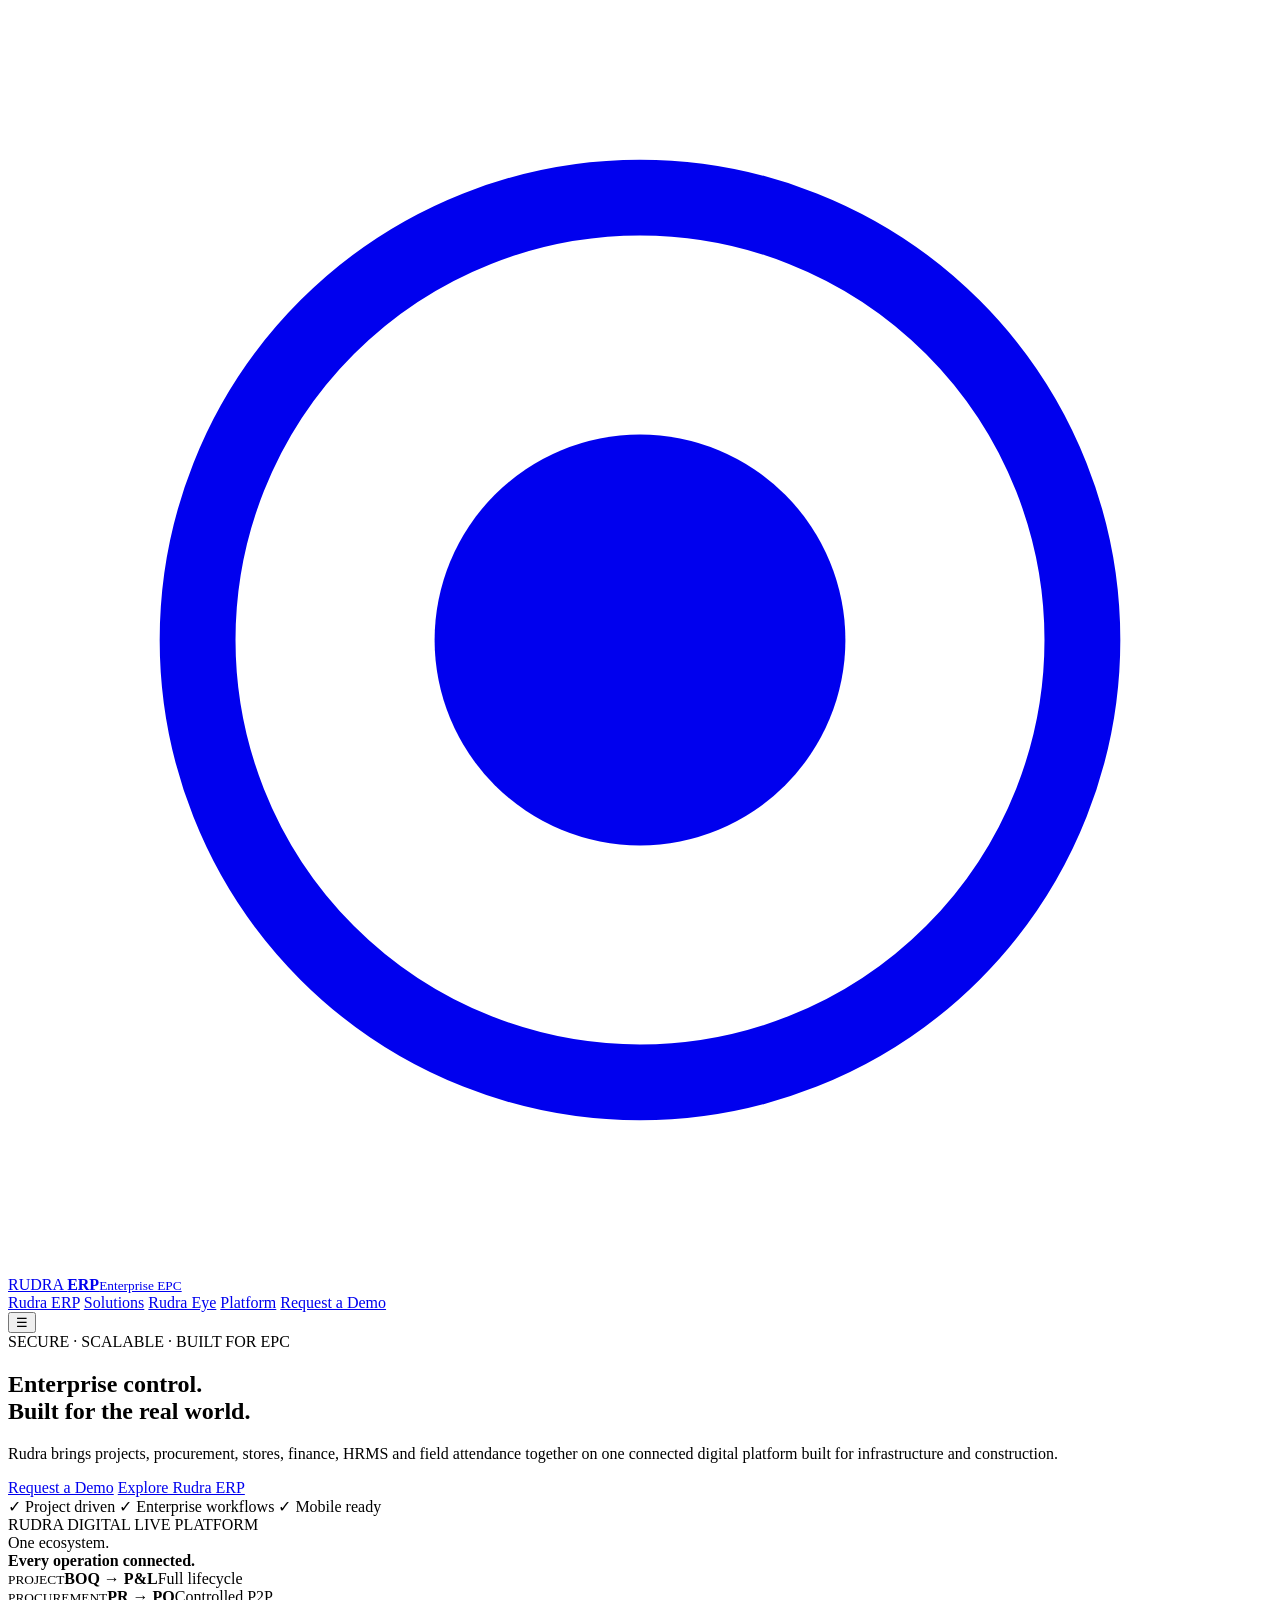
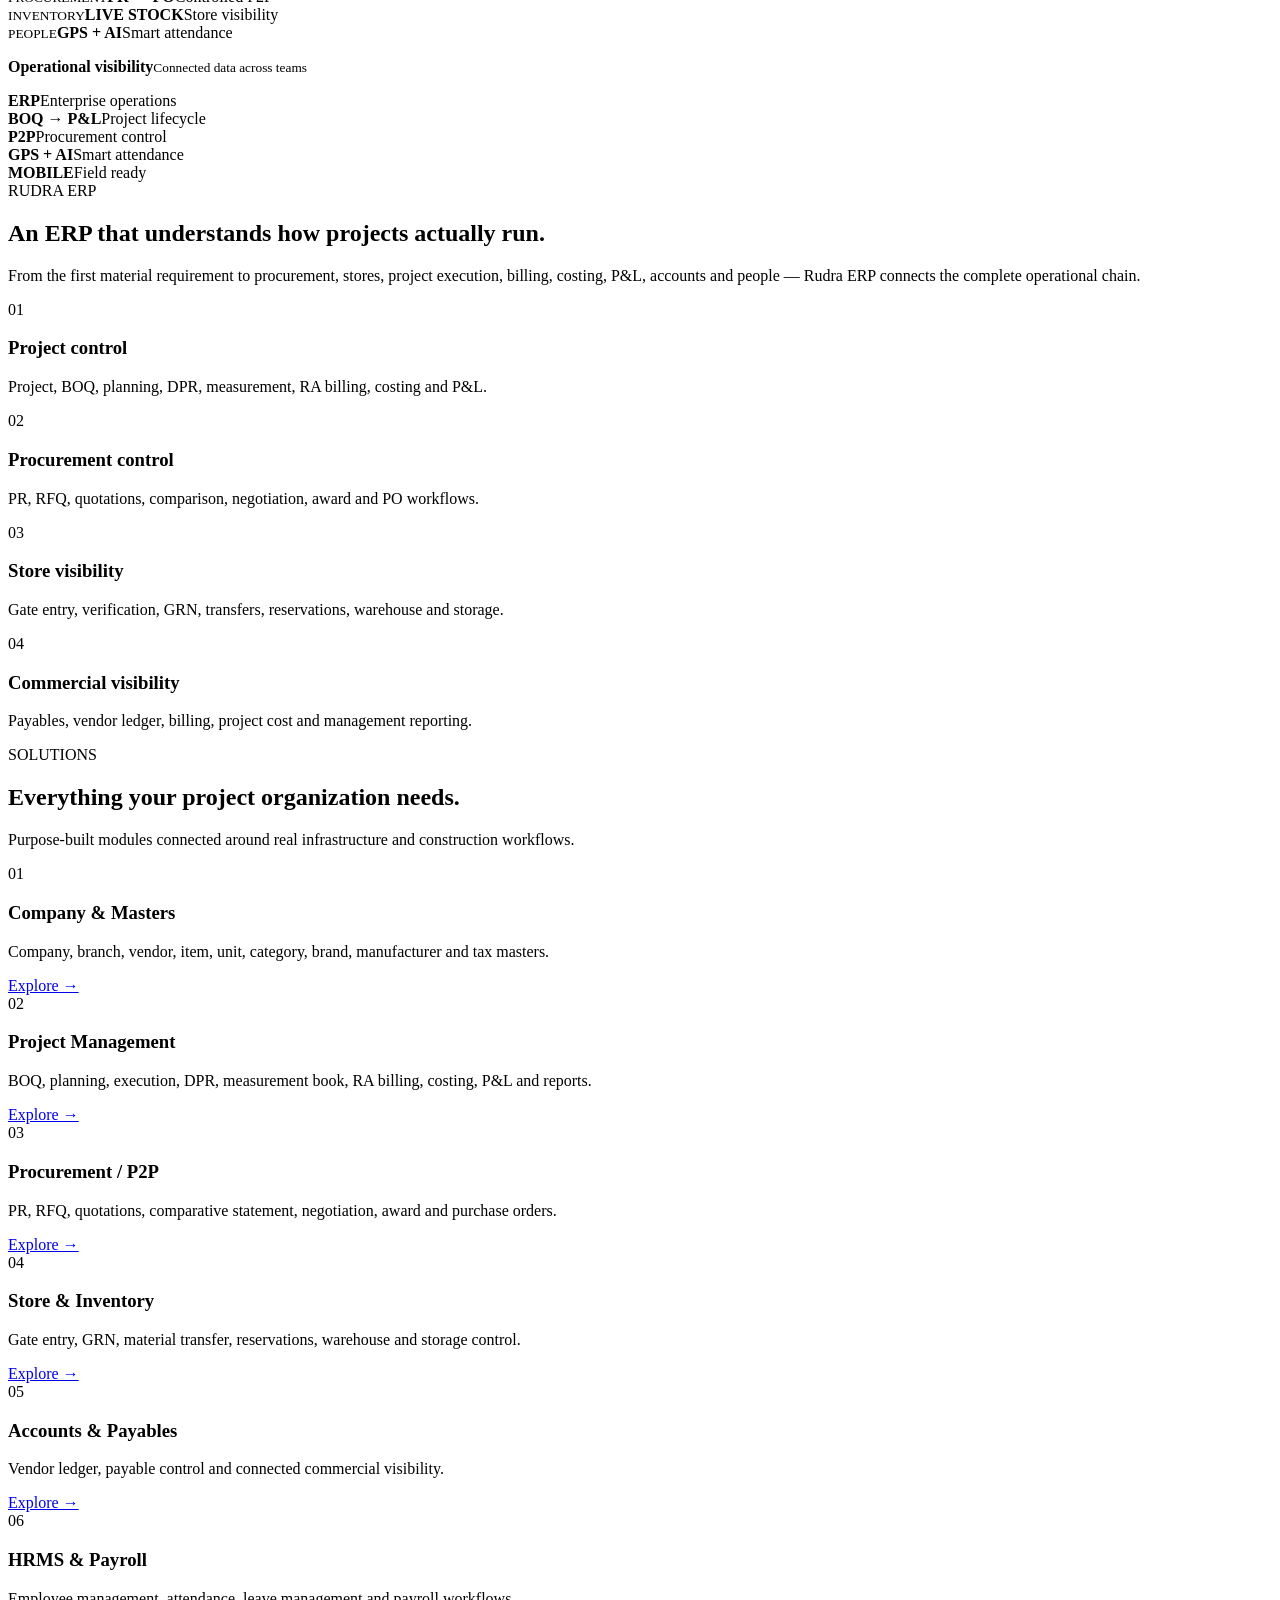
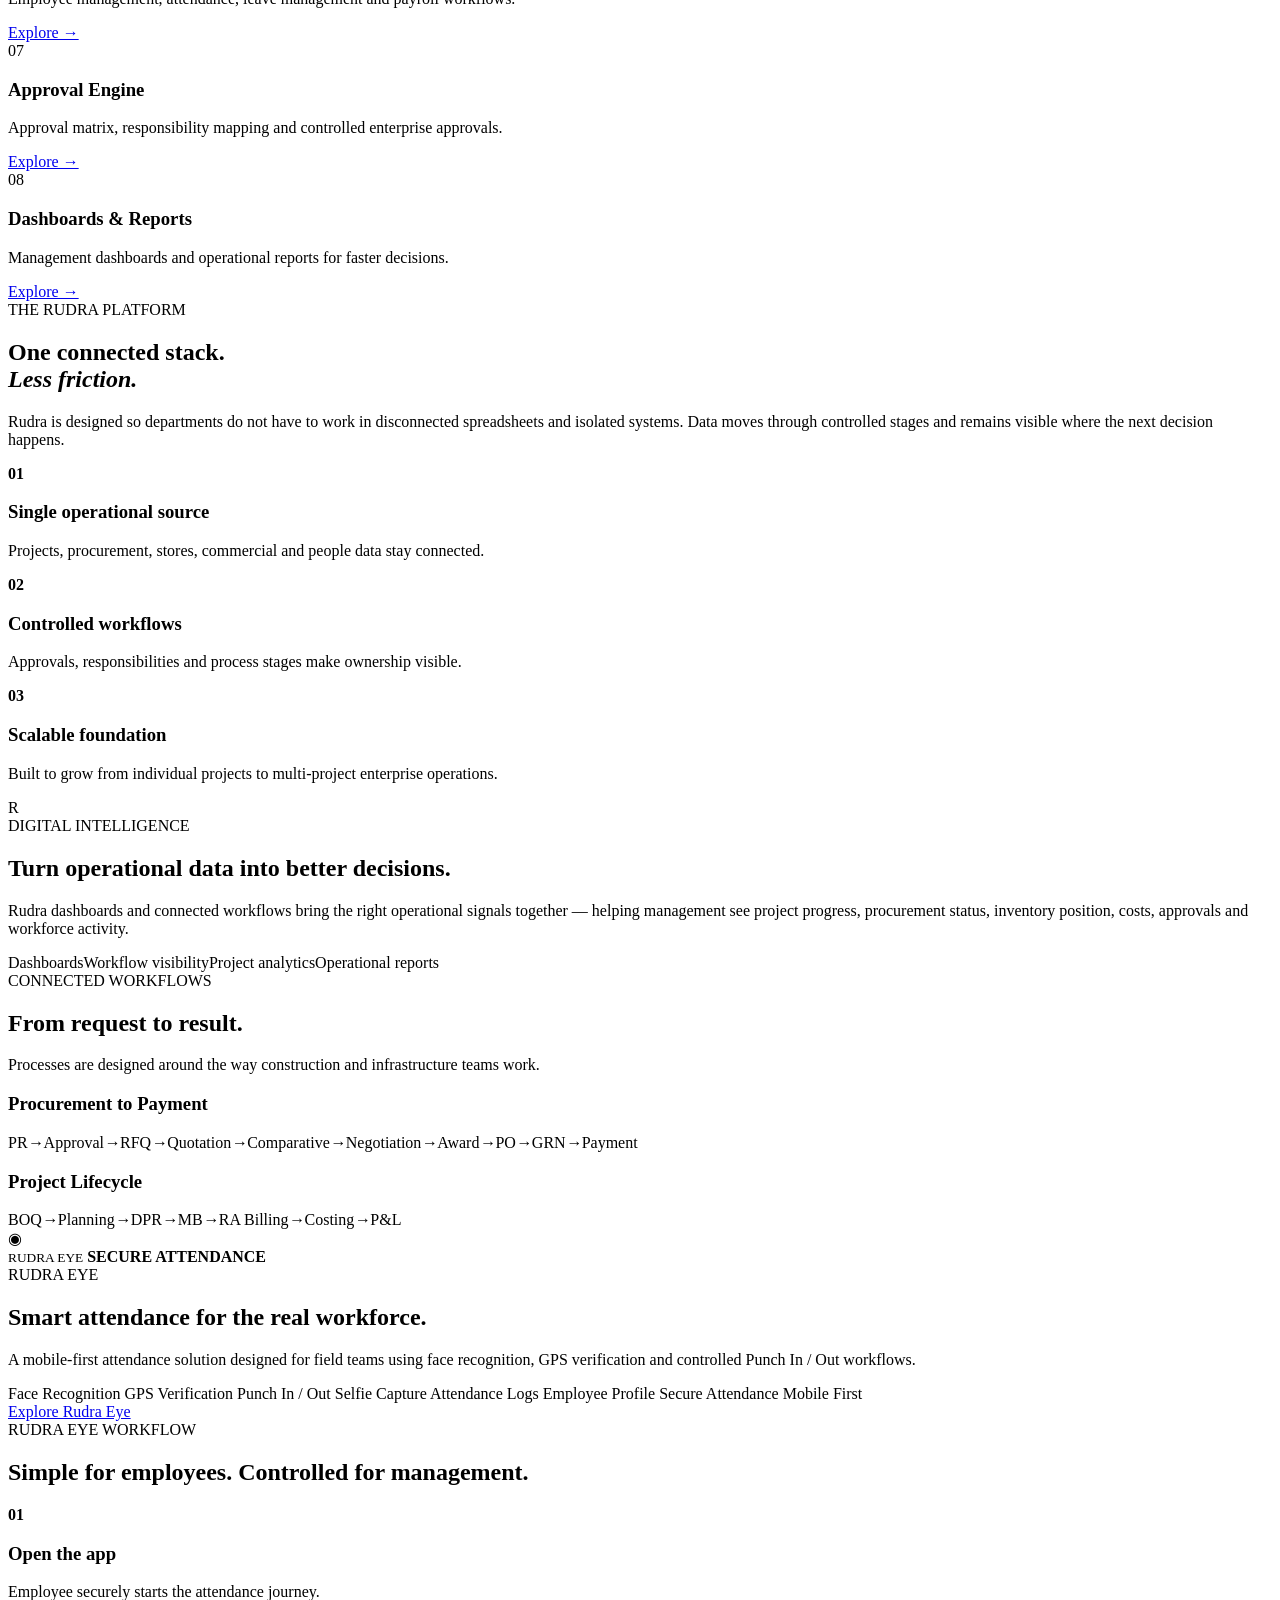
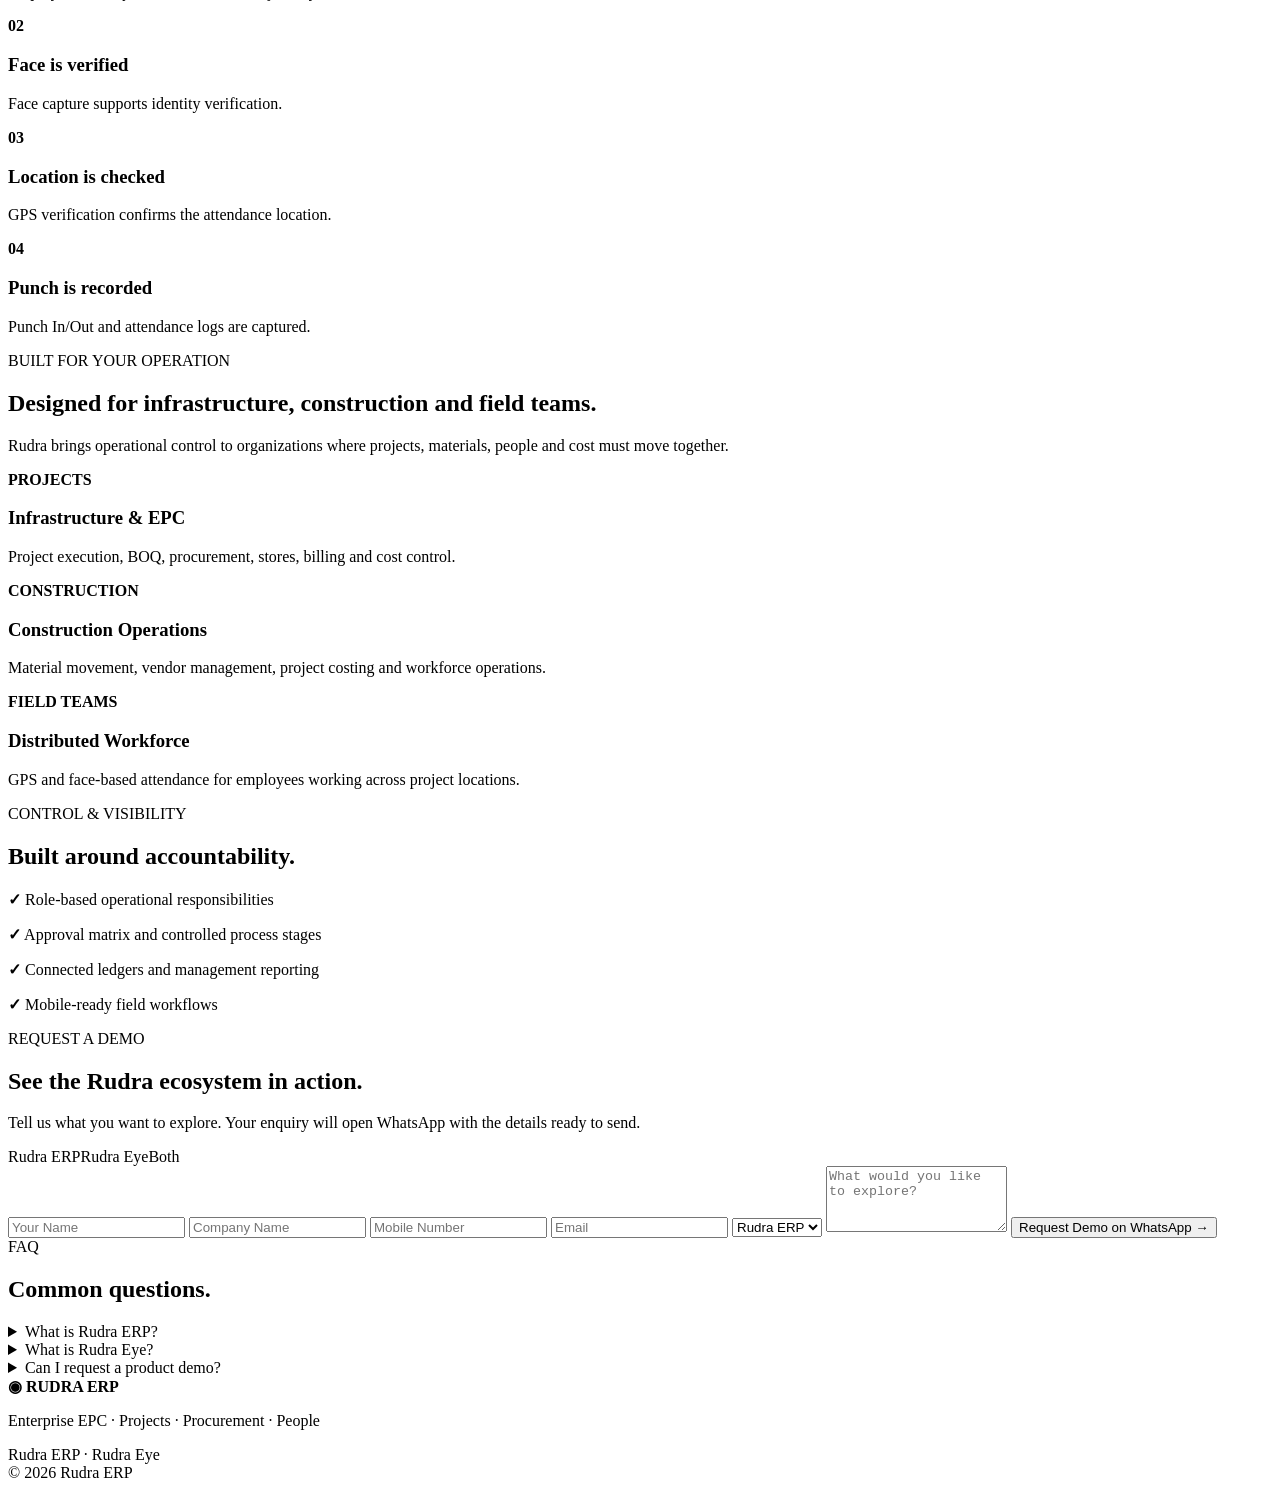
==== commit b5650d67: "Rename index(1).html to index.html" ====
--- a/index.html
+++ b/index.html
@@ -3,167 +3,308 @@
 <head>
   <meta charset="UTF-8">
   <meta name="viewport" content="width=device-width, initial-scale=1.0">
-  <meta name="description" content="Rudra Digital Solutions — Rudra ERP for infrastructure and construction and Rudra Eye smart GPS and face recognition attendance.">
-  <title>Rudra Digital Solutions | Rudra ERP & Rudra Eye</title>
+  <meta name="description" content="Rudra Digital Solutions — integrated ERP, project management, procurement, stores, accounts, HRMS and smart GPS face-recognition attendance.">
+  <title>Rudra ERP | Enterprise EPC</title>
   <link rel="stylesheet" href="style.css">
 </head>
 <body>
+
 <header class="nav">
-  <a class="brand" href="#home" aria-label="Rudra Digital">
-      <svg class="brand-logo" viewBox="0 0 44 44" aria-hidden="true">
-        <circle cx="22" cy="22" r="16" fill="none" stroke="currentColor" stroke-width="2.5"/>
-        <circle cx="22" cy="22" r="7" fill="currentColor"/>
-        <path d="M8 22c4-10 10-14 14-14s10 4 14 14c-4 10-10 14-14 14S12 32 8 22Z"
-              fill="none" stroke="currentColor" stroke-width="1.2" opacity=".45"/>
+  <a class="brand" href="#home" aria-label="Rudra ERP">
+    <span class="brand-symbol">
+      <svg viewBox="0 0 40 40" aria-hidden="true">
+        <circle cx="20" cy="20" r="14" fill="none" stroke="currentColor" stroke-width="2.4"/>
+        <circle cx="20" cy="20" r="6.5" fill="currentColor"/>
       </svg>
-      <span>RUDRA <b>DIGITAL</b></span>
-    </a>
-  <button class="menu" aria-label="Open menu">☰</button>
+    </span>
+    <span>RUDRA <b>ERP</b><small>Enterprise EPC</small></span>
+  </a>
+
   <nav>
     <a href="#erp">Rudra ERP</a>
-    <a href="#modules">Modules</a>
+    <a href="#modules">Solutions</a>
     <a href="#eye">Rudra Eye</a>
-    <a href="#workflow">Workflows</a>
-    <a class="nav-cta" href="#demo">Request a Demo</a>
+    <a href="#stack">Platform</a>
+    <a href="#demo" class="nav-cta">Request a Demo</a>
   </nav>
+
+  <button class="menu" aria-label="Open menu">☰</button>
 </header>
 
 <main>
+
 <section id="home" class="hero">
   <div class="hero-copy">
-    <span class="eyebrow">RUDRA DIGITAL SOLUTIONS</span>
-    <h1>One digital platform for <em>projects, procurement & people.</em></h1>
-    <p>Rudra ERP brings construction and infrastructure operations together. Rudra Eye adds secure GPS and face-recognition attendance for the workforce.</p>
+    <span class="eyebrow">SECURE · SCALABLE · BUILT FOR EPC</span>
+    <h1>Enterprise control.<br><span>Built for the real world.</span></h1>
+    <p class="hero-lead">
+      Rudra brings projects, procurement, stores, finance, HRMS and field attendance
+      together on one connected digital platform built for infrastructure and construction.
+    </p>
+
     <div class="actions">
-      <a class="btn primary" href="#erp">Explore Rudra ERP</a>
-      <a class="btn secondary" href="#demo">Request a Demo</a>
-    </div>
-    <div class="trust"><span>✓ Enterprise workflows</span><span>✓ Mobile ready</span><span>✓ Project focused</span></div>
-  </div>
-  <div class="hero-card">
-    <div class="orb"><span>◉</span></div>
-    <div class="mini-label">RUDRA ECOSYSTEM</div>
-    <h3>ERP + Smart Attendance</h3>
-    <p>Connect procurement, stores, projects, accounts, HRMS and field attendance in one ecosystem.</p>
-  </div>
-</section>
-
-<section class="stats">
-  <div><strong>ERP</strong><span>Enterprise operations</span></div>
-  <div><strong>BOQ → P&L</strong><span>Project lifecycle</span></div>
-  <div><strong>GPS + AI</strong><span>Smart attendance</span></div>
-  <div><strong>Mobile</strong><span>Field-ready experience</span></div>
-</section>
-
-<section id="erp" class="section split">
-  <div>
+      <a class="btn primary" href="#demo">Request a Demo</a>
+      <a class="btn ghost" href="#erp">Explore Rudra ERP</a>
+    </div>
+
+    <div class="hero-points">
+      <span>✓ Project driven</span>
+      <span>✓ Enterprise workflows</span>
+      <span>✓ Mobile ready</span>
+    </div>
+  </div>
+
+  <div class="hero-visual">
+    <div class="dashboard-card">
+      <div class="dashboard-top">
+        <span>RUDRA DIGITAL</span>
+        <span class="live"><i></i> LIVE PLATFORM</span>
+      </div>
+      <div class="dashboard-title">One ecosystem.<br><strong>Every operation connected.</strong></div>
+
+      <div class="metric-grid">
+        <div><small>PROJECT</small><b>BOQ → P&L</b><span>Full lifecycle</span></div>
+        <div><small>PROCUREMENT</small><b>PR → PO</b><span>Controlled P2P</span></div>
+        <div><small>INVENTORY</small><b>LIVE STOCK</b><span>Store visibility</span></div>
+        <div><small>PEOPLE</small><b>GPS + AI</b><span>Smart attendance</span></div>
+      </div>
+
+      <div class="mini-chart">
+        <div><span style="height:32%"></span><span style="height:48%"></span><span style="height:42%"></span><span style="height:64%"></span><span style="height:58%"></span><span style="height:78%"></span><span style="height:88%"></span></div>
+        <p><b>Operational visibility</b><small>Connected data across teams</small></p>
+      </div>
+    </div>
+  </div>
+</section>
+
+<section class="proof-strip">
+  <div><b>ERP</b><span>Enterprise operations</span></div>
+  <div><b>BOQ → P&L</b><span>Project lifecycle</span></div>
+  <div><b>P2P</b><span>Procurement control</span></div>
+  <div><b>GPS + AI</b><span>Smart attendance</span></div>
+  <div><b>MOBILE</b><span>Field ready</span></div>
+</section>
+
+<section id="erp" class="section intro">
+  <div class="section-heading">
     <span class="eyebrow">RUDRA ERP</span>
-    <h2>Built for infrastructure & construction.</h2>
-    <p>Rudra ERP connects the complete operational chain from material and procurement to project execution, billing, costing, P&L, accounts and HRMS.</p>
-    <a class="text-link" href="#modules">View all modules →</a>
-  </div>
-  <div class="feature-panel">
-    <h3>Enterprise control in one place</h3>
-    <ul>
-      <li>Project and BOQ driven operations</li>
-      <li>Procurement-to-payment workflow</li>
-      <li>Store and inventory visibility</li>
-      <li>Project costing and P&L</li>
-      <li>HRMS, payroll and attendance</li>
-      <li>Approval matrix and dashboards</li>
-    </ul>
-  </div>
-</section>
-
-<section id="modules" class="section">
-  <div class="section-head"><span class="eyebrow">ERP MODULES</span><h2>Everything your project team needs.</h2><p>Major modules are organized around real construction and infrastructure workflows.</p></div>
-  <div class="grid">
-    <article><b>01</b><h3>Company & Masters</h3><p>Company, branch, vendor, item/material, unit, category, brand, manufacturer and tax masters.</p></article>
-    <article><b>02</b><h3>Project Management</h3><p>Project master, BOQ, planning, execution, DPR, measurement book, RA billing, costing, P&L and reports.</p></article>
-    <article><b>03</b><h3>Procurement / P2P</h3><p>PR, RFQ, vendor quotations, comparative statement, negotiation, award and purchase orders.</p></article>
-    <article><b>04</b><h3>Store & Inventory</h3><p>Gate entry, store verification, GRN, material transfer, reservations, warehouse and storage control.</p></article>
-    <article><b>05</b><h3>Accounts & Payables</h3><p>Vendor ledger, payable control and connected commercial visibility.</p></article>
-    <article><b>06</b><h3>HRMS & Payroll</h3><p>Employee management, attendance, leave management and payroll workflows.</p></article>
-    <article><b>07</b><h3>Approval Engine</h3><p>Approval matrix, responsibility mapping and controlled enterprise approvals.</p></article>
-    <article><b>08</b><h3>Dashboard & Reports</h3><p>Enterprise dashboards and operational reports for faster decisions.</p></article>
-  </div>
-</section>
-
-<section id="workflow" class="section dark">
-  <div class="section-head"><span class="eyebrow">HOW IT WORKS</span><h2>Workflows that follow the real job.</h2></div>
-  <div class="flow-box">
-    <h3>Procurement</h3>
-    <div class="flow"><span>PR</span><i>→</i><span>Approval</span><i>→</i><span>RFQ</span><i>→</i><span>Quotation</span><i>→</i><span>Comparative</span><i>→</i><span>Negotiation</span><i>→</i><span>Award</span><i>→</i><span>PO</span><i>→</i><span>GRN</span><i>→</i><span>Payment</span></div>
-  </div>
-  <div class="flow-box">
+    <h2>An ERP that understands how projects actually run.</h2>
+    <p>
+      From the first material requirement to procurement, stores, project execution,
+      billing, costing, P&L, accounts and people — Rudra ERP connects the complete
+      operational chain.
+    </p>
+  </div>
+
+  <div class="feature-list">
+    <div><span>01</span><h3>Project control</h3><p>Project, BOQ, planning, DPR, measurement, RA billing, costing and P&L.</p></div>
+    <div><span>02</span><h3>Procurement control</h3><p>PR, RFQ, quotations, comparison, negotiation, award and PO workflows.</p></div>
+    <div><span>03</span><h3>Store visibility</h3><p>Gate entry, verification, GRN, transfers, reservations, warehouse and storage.</p></div>
+    <div><span>04</span><h3>Commercial visibility</h3><p>Payables, vendor ledger, billing, project cost and management reporting.</p></div>
+  </div>
+</section>
+
+<section id="modules" class="section solutions">
+  <div class="section-heading centered">
+    <span class="eyebrow">SOLUTIONS</span>
+    <h2>Everything your project organization needs.</h2>
+    <p>Purpose-built modules connected around real infrastructure and construction workflows.</p>
+  </div>
+
+  <div class="solution-grid">
+    <article><span>01</span><h3>Company & Masters</h3><p>Company, branch, vendor, item, unit, category, brand, manufacturer and tax masters.</p><a href="#demo">Explore →</a></article>
+    <article><span>02</span><h3>Project Management</h3><p>BOQ, planning, execution, DPR, measurement book, RA billing, costing, P&L and reports.</p><a href="#demo">Explore →</a></article>
+    <article><span>03</span><h3>Procurement / P2P</h3><p>PR, RFQ, quotations, comparative statement, negotiation, award and purchase orders.</p><a href="#demo">Explore →</a></article>
+    <article><span>04</span><h3>Store & Inventory</h3><p>Gate entry, GRN, material transfer, reservations, warehouse and storage control.</p><a href="#demo">Explore →</a></article>
+    <article><span>05</span><h3>Accounts & Payables</h3><p>Vendor ledger, payable control and connected commercial visibility.</p><a href="#demo">Explore →</a></article>
+    <article><span>06</span><h3>HRMS & Payroll</h3><p>Employee management, attendance, leave management and payroll workflows.</p><a href="#demo">Explore →</a></article>
+    <article><span>07</span><h3>Approval Engine</h3><p>Approval matrix, responsibility mapping and controlled enterprise approvals.</p><a href="#demo">Explore →</a></article>
+    <article><span>08</span><h3>Dashboards & Reports</h3><p>Management dashboards and operational reports for faster decisions.</p><a href="#demo">Explore →</a></article>
+  </div>
+</section>
+
+<section id="stack" class="section stack">
+  <div class="stack-copy">
+    <span class="eyebrow">THE RUDRA PLATFORM</span>
+    <h2>One connected stack.<br><em>Less friction.</em></h2>
+    <p>
+      Rudra is designed so departments do not have to work in disconnected spreadsheets
+      and isolated systems. Data moves through controlled stages and remains visible
+      where the next decision happens.
+    </p>
+  </div>
+
+  <div class="stack-points">
+    <div><b>01</b><h3>Single operational source</h3><p>Projects, procurement, stores, commercial and people data stay connected.</p></div>
+    <div><b>02</b><h3>Controlled workflows</h3><p>Approvals, responsibilities and process stages make ownership visible.</p></div>
+    <div><b>03</b><h3>Scalable foundation</h3><p>Built to grow from individual projects to multi-project enterprise operations.</p></div>
+  </div>
+</section>
+
+<section class="section intelligence">
+  <div class="intelligence-visual">
+    <div class="ai-ring"><span>R</span></div>
+    <div class="ai-lines"><i></i><i></i><i></i><i></i></div>
+  </div>
+  <div class="intelligence-copy">
+    <span class="eyebrow">DIGITAL INTELLIGENCE</span>
+    <h2>Turn operational data into better decisions.</h2>
+    <p>
+      Rudra dashboards and connected workflows bring the right operational signals
+      together — helping management see project progress, procurement status,
+      inventory position, costs, approvals and workforce activity.
+    </p>
+    <div class="tags"><span>Dashboards</span><span>Workflow visibility</span><span>Project analytics</span><span>Operational reports</span></div>
+  </div>
+</section>
+
+<section class="section workflows">
+  <div class="section-heading centered">
+    <span class="eyebrow">CONNECTED WORKFLOWS</span>
+    <h2>From request to result.</h2>
+    <p>Processes are designed around the way construction and infrastructure teams work.</p>
+  </div>
+
+  <div class="workflow-card">
+    <h3>Procurement to Payment</h3>
+    <div class="workflow">
+      <span>PR</span><i>→</i><span>Approval</span><i>→</i><span>RFQ</span><i>→</i><span>Quotation</span><i>→</i><span>Comparative</span><i>→</i><span>Negotiation</span><i>→</i><span>Award</span><i>→</i><span>PO</span><i>→</i><span>GRN</span><i>→</i><span>Payment</span>
+    </div>
+  </div>
+
+  <div class="workflow-card">
     <h3>Project Lifecycle</h3>
-    <div class="flow"><span>BOQ</span><i>→</i><span>Planning</span><i>→</i><span>DPR</span><i>→</i><span>MB</span><i>→</i><span>RA Billing</span><i>→</i><span>Costing</span><i>→</i><span>P&L</span></div>
-  </div>
-  <div class="flow-box">
-    <h3>Quantity Truth</h3>
-    <div class="flow"><span>PLANNED</span><i>→</i><span>EXECUTED</span><i>→</i><span>MEASURED</span><i>→</i><span>CERTIFIED / BILLED</span></div>
-  </div>
-</section>
-
-<section id="eye" class="section split eye-section">
-  <div class="eye-card"><div class="eye-mark">◉</div><span>RUDRA EYE</span><small>SECURE ATTENDANCE</small></div>
-  <div>
+    <div class="workflow">
+      <span>BOQ</span><i>→</i><span>Planning</span><i>→</i><span>DPR</span><i>→</i><span>MB</span><i>→</i><span>RA Billing</span><i>→</i><span>Costing</span><i>→</i><span>P&L</span>
+    </div>
+  </div>
+</section>
+
+<section id="eye" class="section eye">
+  <div class="eye-visual">
+    <div class="eye-glow"></div>
+    <div class="eye-logo">◉</div>
+    <small>RUDRA EYE</small>
+    <strong>SECURE ATTENDANCE</strong>
+  </div>
+
+  <div class="eye-copy">
     <span class="eyebrow">RUDRA EYE</span>
     <h2>Smart attendance for the real workforce.</h2>
-    <p>Rudra Eye is designed for secure field attendance using face recognition, GPS verification and mobile punch workflows.</p>
+    <p>
+      A mobile-first attendance solution designed for field teams using face
+      recognition, GPS verification and controlled Punch In / Out workflows.
+    </p>
+
     <div class="eye-features">
-      <span>Face Recognition</span><span>GPS Verification</span><span>Punch In / Out</span><span>Selfie Capture</span><span>Attendance Logs</span><span>Employee Profile</span><span>Secure Attendance</span><span>Mobile First</span>
-    </div>
-    <a class="btn primary" href="#demo">Request a Demo</a>
-  </div>
-</section>
-
-<section class="section">
-  <div class="section-head"><span class="eyebrow">RUDRA EYE FLOW</span><h2>Simple for employees. Controlled for management.</h2></div>
+      <span>Face Recognition</span>
+      <span>GPS Verification</span>
+      <span>Punch In / Out</span>
+      <span>Selfie Capture</span>
+      <span>Attendance Logs</span>
+      <span>Employee Profile</span>
+      <span>Secure Attendance</span>
+      <span>Mobile First</span>
+    </div>
+
+    <a class="btn primary" href="#demo">Explore Rudra Eye</a>
+  </div>
+</section>
+
+<section class="section eye-flow">
+  <div class="section-heading centered">
+    <span class="eyebrow">RUDRA EYE WORKFLOW</span>
+    <h2>Simple for employees. Controlled for management.</h2>
+  </div>
+
   <div class="steps">
-    <div><b>01</b><h3>Employee opens app</h3><p>Secure employee access starts the attendance journey.</p></div>
+    <div><b>01</b><h3>Open the app</h3><p>Employee securely starts the attendance journey.</p></div>
     <div><b>02</b><h3>Face is verified</h3><p>Face capture supports identity verification.</p></div>
     <div><b>03</b><h3>Location is checked</h3><p>GPS verification confirms the attendance location.</p></div>
     <div><b>04</b><h3>Punch is recorded</h3><p>Punch In/Out and attendance logs are captured.</p></div>
   </div>
 </section>
 
-<section class="section benefits">
-  <div class="section-head"><span class="eyebrow">WHY RUDRA</span><h2>Designed around operational reality.</h2></div>
-  <div class="grid three"><article><h3>One source of truth</h3><p>Connect project, procurement, stores, commercial and people operations.</p></article><article><h3>Field ready</h3><p>Responsive experiences for teams working from offices and project sites.</p></article><article><h3>Controlled workflows</h3><p>Approvals, ledgers and process stages make responsibilities visible.</p></article></div>
+<section class="section verticals">
+  <div class="section-heading">
+    <span class="eyebrow">BUILT FOR YOUR OPERATION</span>
+    <h2>Designed for infrastructure, construction and field teams.</h2>
+    <p>Rudra brings operational control to organizations where projects, materials, people and cost must move together.</p>
+  </div>
+
+  <div class="vertical-grid">
+    <div><b>PROJECTS</b><h3>Infrastructure & EPC</h3><p>Project execution, BOQ, procurement, stores, billing and cost control.</p></div>
+    <div><b>CONSTRUCTION</b><h3>Construction Operations</h3><p>Material movement, vendor management, project costing and workforce operations.</p></div>
+    <div><b>FIELD TEAMS</b><h3>Distributed Workforce</h3><p>GPS and face-based attendance for employees working across project locations.</p></div>
+  </div>
+</section>
+
+<section class="section security">
+  <div>
+    <span class="eyebrow">CONTROL & VISIBILITY</span>
+    <h2>Built around accountability.</h2>
+  </div>
+  <div class="security-points">
+    <p><b>✓</b> Role-based operational responsibilities</p>
+    <p><b>✓</b> Approval matrix and controlled process stages</p>
+    <p><b>✓</b> Connected ledgers and management reporting</p>
+    <p><b>✓</b> Mobile-ready field workflows</p>
+  </div>
 </section>
 
 <section id="demo" class="section demo">
-  <div>
+  <div class="demo-copy">
     <span class="eyebrow">REQUEST A DEMO</span>
-    <h2>See Rudra in action.</h2>
-    <p>Tell us what you want to explore. The demo request will open WhatsApp with your details ready to send.</p>
-    <div class="contact-note"><b>Products:</b> Rudra ERP · Rudra Eye · Both</div>
-  </div>
+    <h2>See the Rudra ecosystem in action.</h2>
+    <p>
+      Tell us what you want to explore. Your enquiry will open WhatsApp with
+      the details ready to send.
+    </p>
+    <div class="demo-products">
+      <span>Rudra ERP</span><span>Rudra Eye</span><span>Both</span>
+    </div>
+  </div>
+
   <form id="demoForm">
-    <input id="name" required placeholder="Name">
+    <input id="name" required placeholder="Your Name">
     <input id="company" placeholder="Company Name">
-    <input id="mobile" required placeholder="Mobile">
+    <input id="mobile" required placeholder="Mobile Number">
     <input id="email" type="email" placeholder="Email">
-    <select id="product"><option>Rudra ERP</option><option>Rudra Eye</option><option>Both</option></select>
-    <textarea id="message" rows="4" placeholder="What would you like to see?"></textarea>
-    <button class="btn primary" type="submit">Request Demo on WhatsApp</button>
+    <select id="product">
+      <option>Rudra ERP</option>
+      <option>Rudra Eye</option>
+      <option>Both</option>
+    </select>
+    <textarea id="message" rows="4" placeholder="What would you like to explore?"></textarea>
+    <button class="btn primary" type="submit">Request Demo on WhatsApp →</button>
   </form>
 </section>
 
-<section class="faq section">
-  <div class="section-head"><span class="eyebrow">FAQ</span><h2>Common questions.</h2></div>
+<section class="section faq">
+  <div class="section-heading centered">
+    <span class="eyebrow">FAQ</span>
+    <h2>Common questions.</h2>
+  </div>
   <details><summary>What is Rudra ERP?</summary><p>Rudra ERP is an enterprise platform focused on infrastructure and construction operations, covering projects, procurement, stores, accounts and HRMS.</p></details>
   <details><summary>What is Rudra Eye?</summary><p>Rudra Eye is a mobile attendance solution using face recognition and GPS verification with Punch In/Out and attendance logs.</p></details>
   <details><summary>Can I request a product demo?</summary><p>Yes. Use the Request a Demo form and send the enquiry through WhatsApp.</p></details>
 </section>
+
 </main>
 
 <footer>
-  <div><strong>RUDRA DIGITAL SOLUTIONS</strong><p>Rudra ERP · Rudra Eye</p></div>
-  <div>Enterprise ERP & Smart Attendance</div>
-  <div>© <span id="year"></span> Rudra Digital Solutions</div>
+  <div>
+    <strong>◉ RUDRA ERP</strong>
+    <p>Enterprise EPC · Projects · Procurement · People</p>
+  </div>
+  <div>
+    <span>Rudra ERP · Rudra Eye</span>
+  </div>
+  <div>
+    <span>© <span id="year"></span> Rudra ERP</span>
+  </div>
 </footer>
+
 <script src="script.js"></script>
 </body>
 </html>
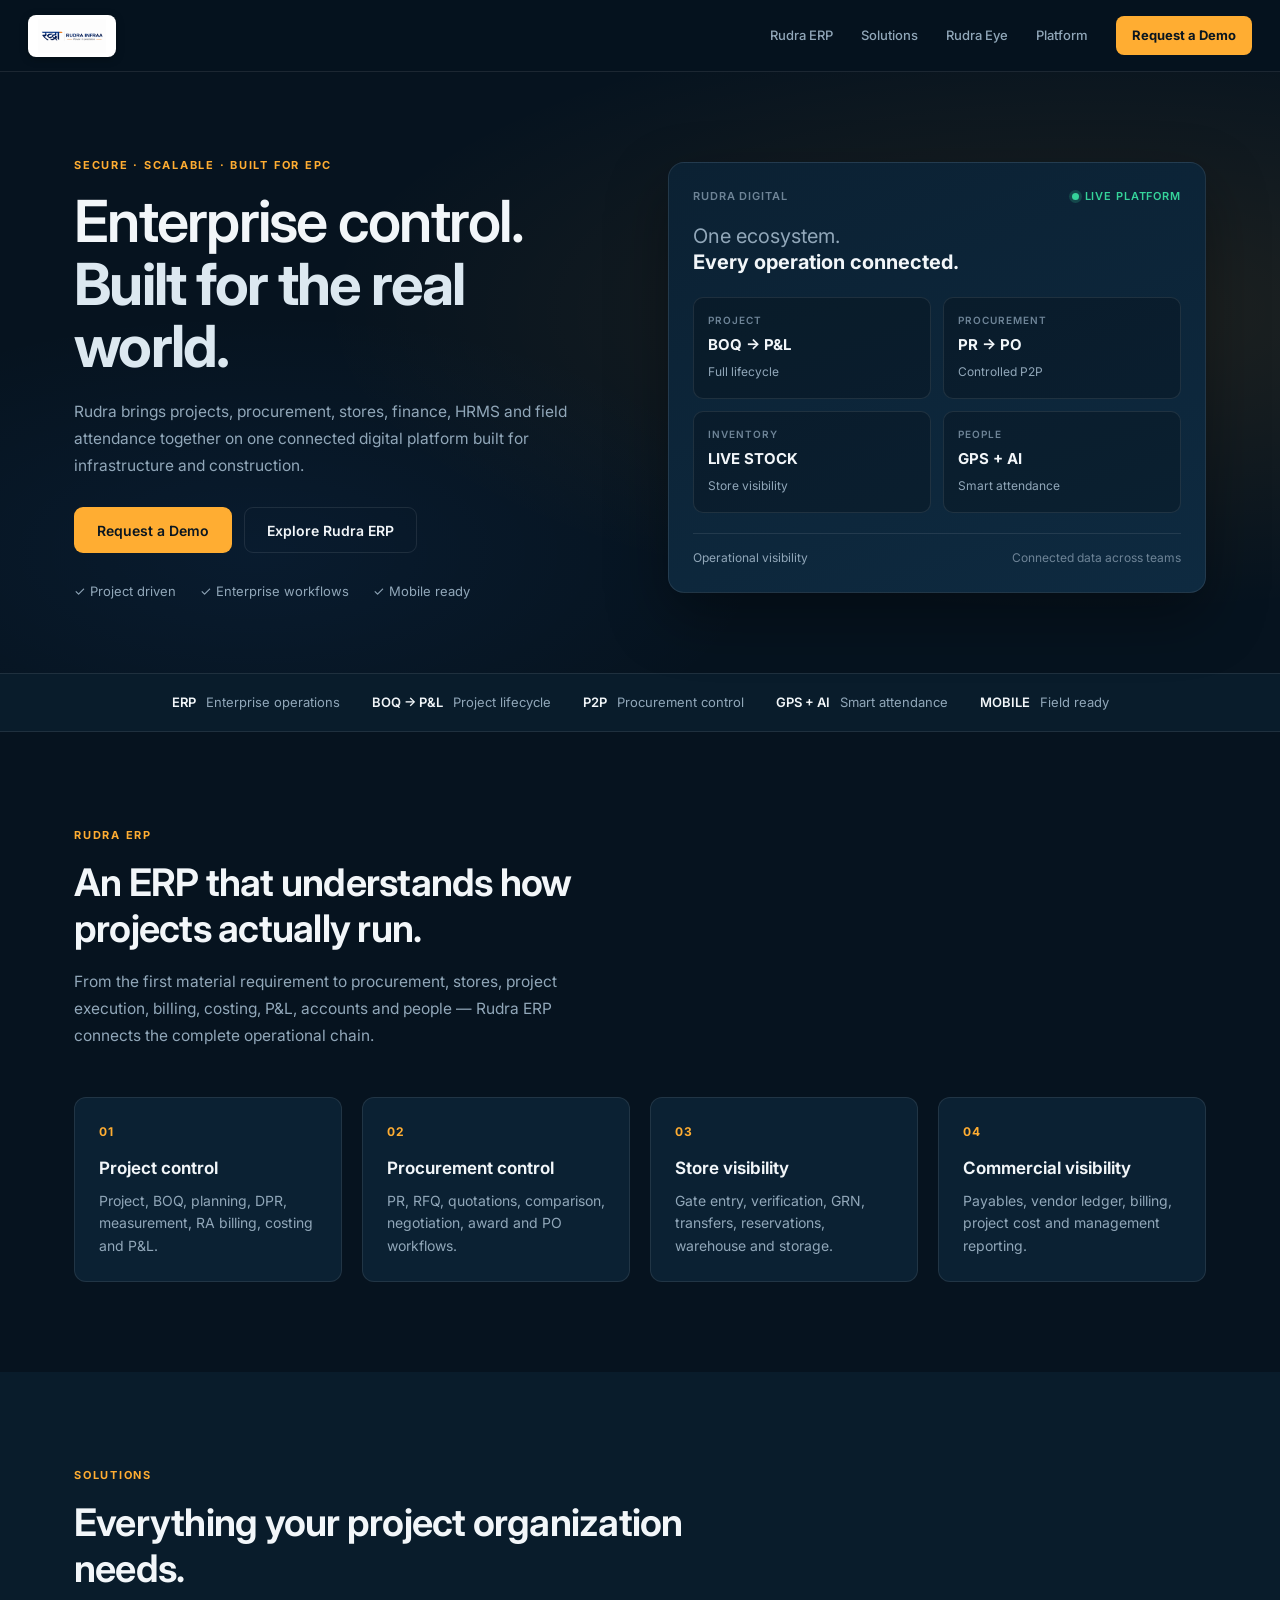
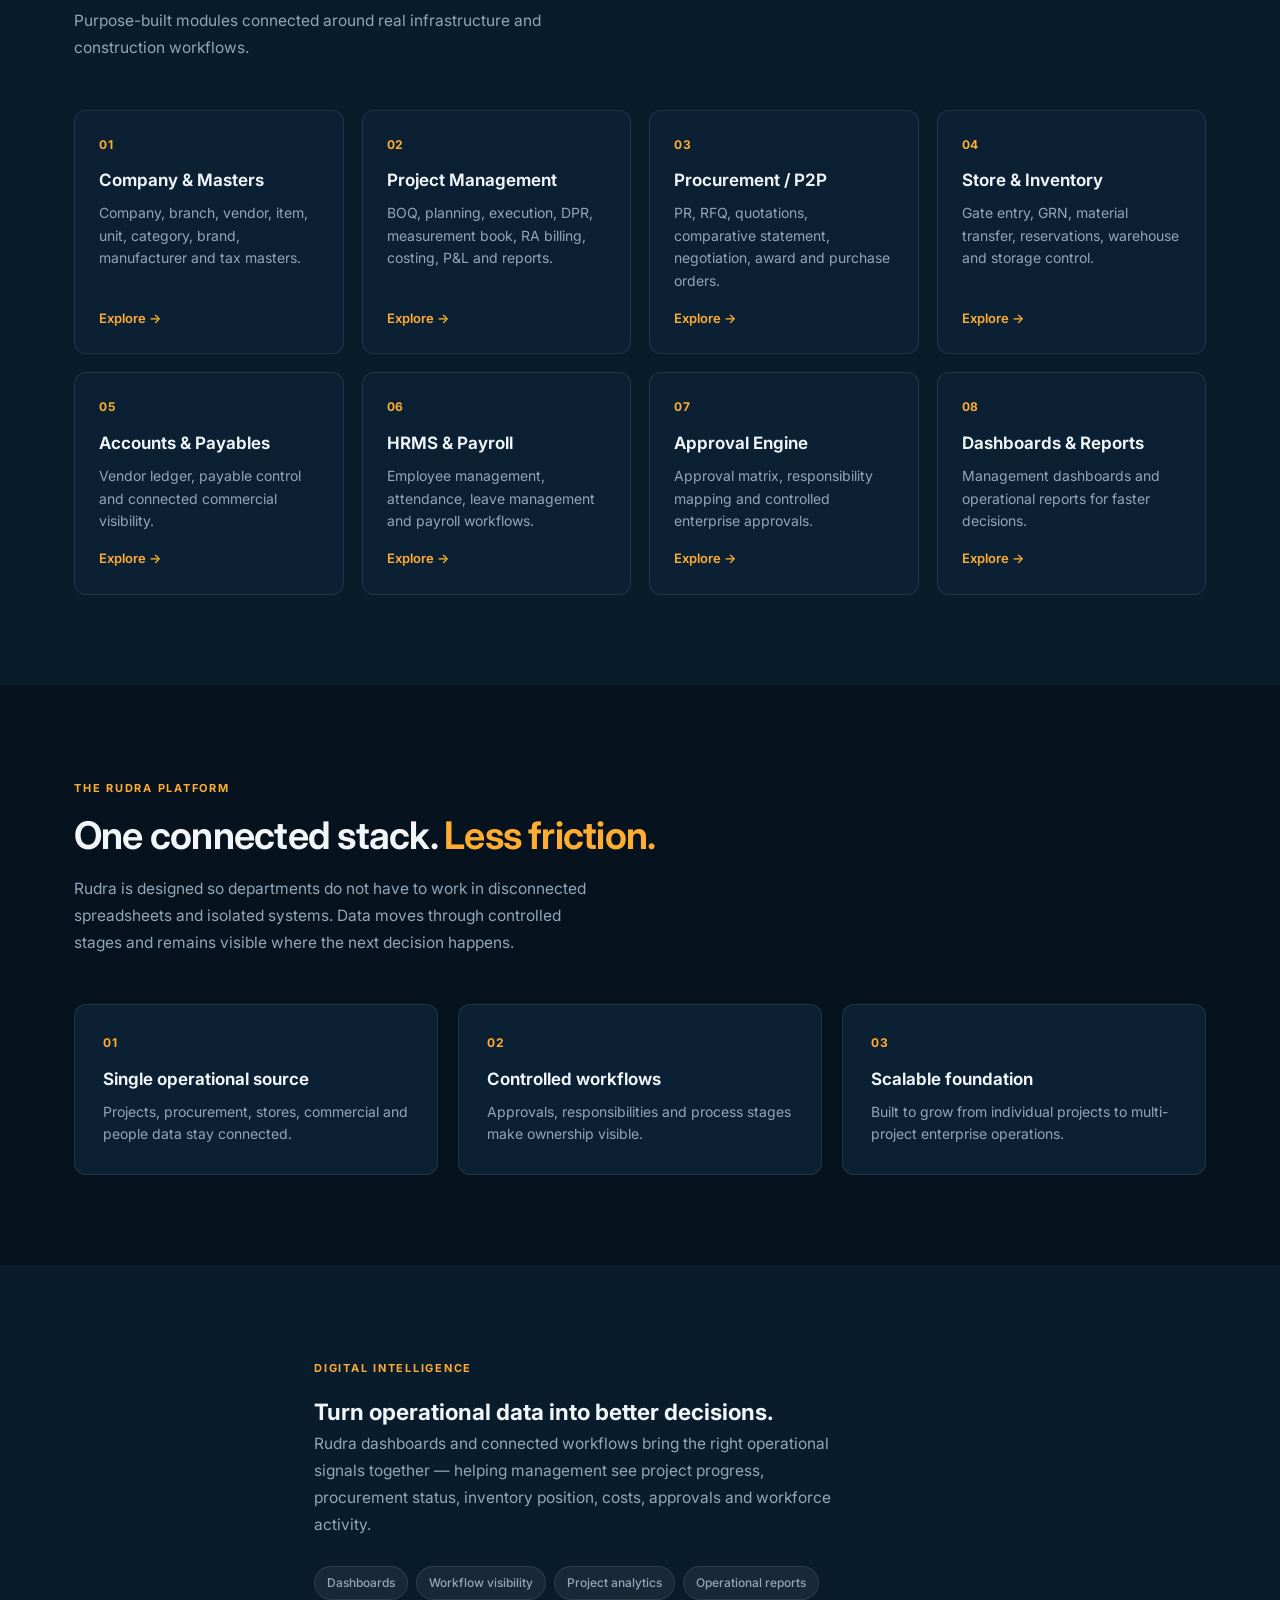
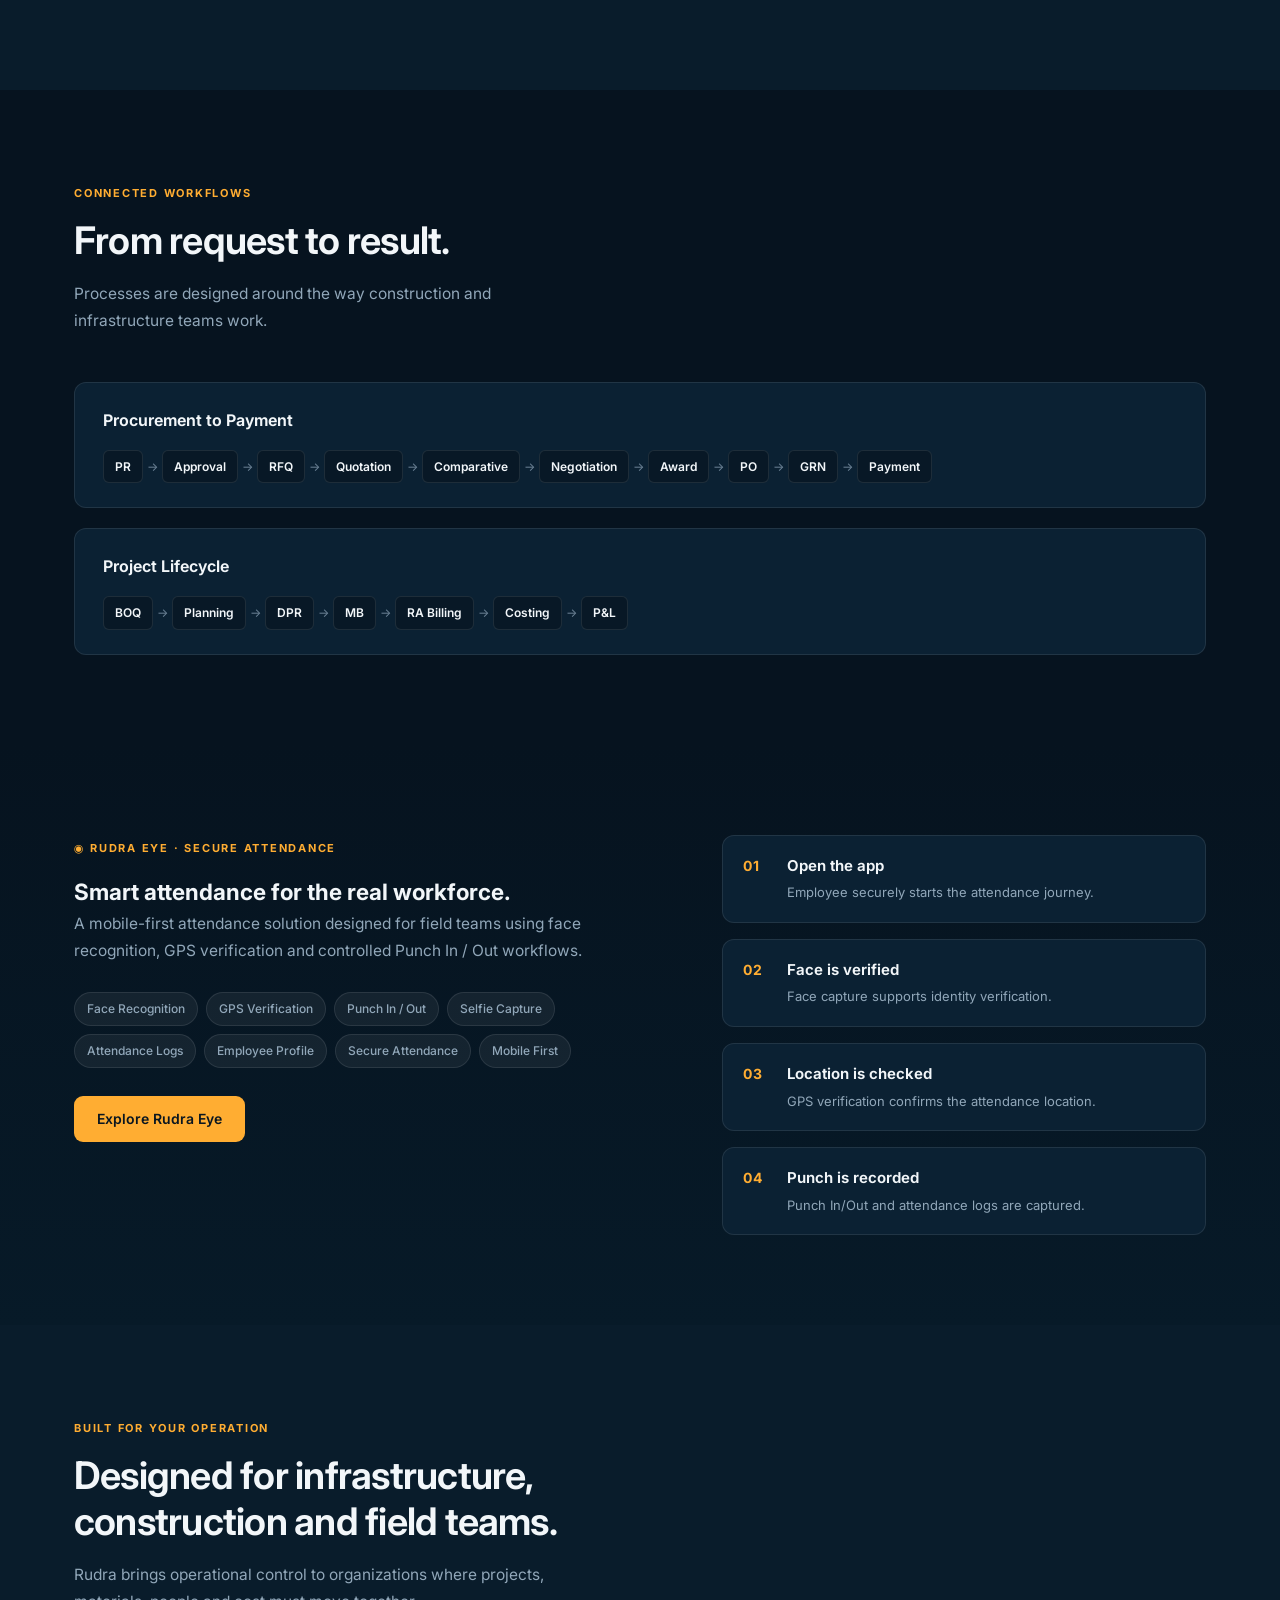
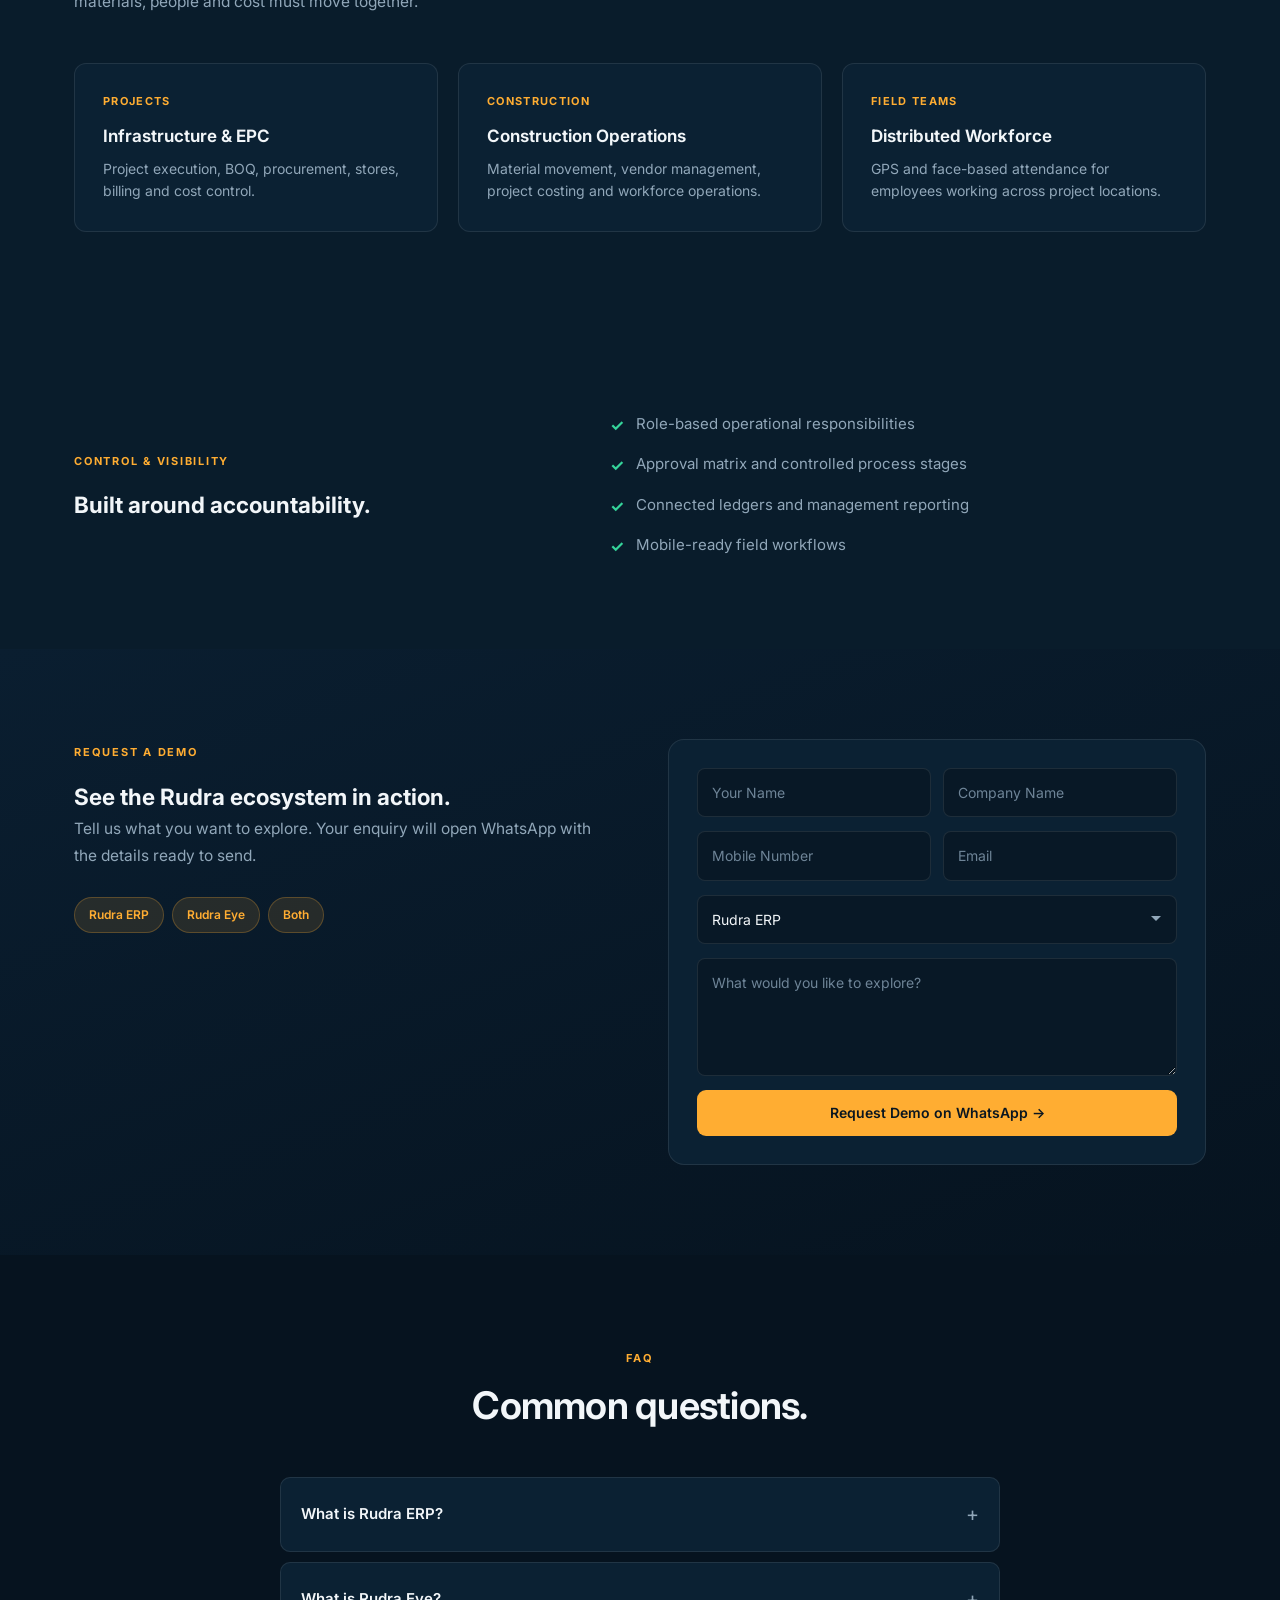
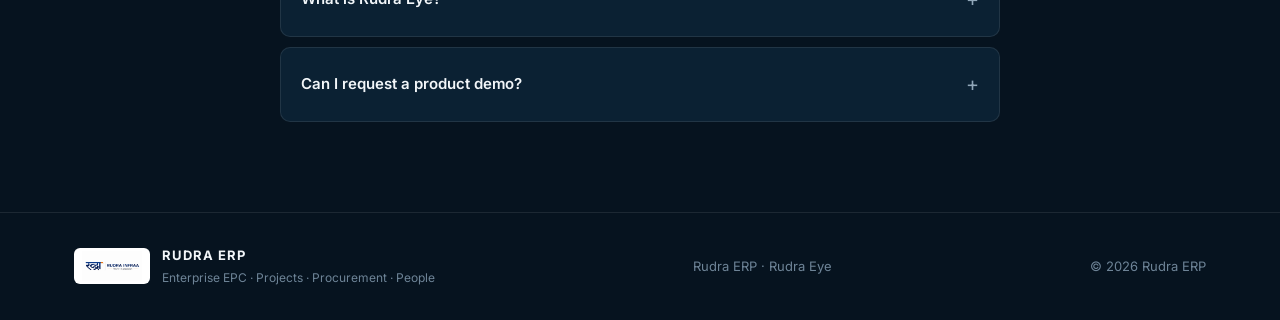
==== commit 4652ade3: "Add files via upload" ====
--- a/index.html
+++ b/index.html
@@ -3,24 +3,22 @@
 <head>
   <meta charset="UTF-8">
   <meta name="viewport" content="width=device-width, initial-scale=1.0">
-  <meta name="description" content="Rudra Digital Solutions — integrated ERP, project management, procurement, stores, accounts, HRMS and smart GPS face-recognition attendance.">
-  <title>Rudra ERP | Enterprise EPC</title>
+  <meta name="description" content="Rudra Infraa — Enterprise ERP for infrastructure & construction. Projects, procurement, stores, accounts, HRMS and smart GPS + face-recognition attendance. Power in precision.">
+  <title>Rudra Infraa | Enterprise ERP</title>
+  <link rel="icon" href="logo.png" type="image/png">
+  <link rel="preconnect" href="https://fonts.googleapis.com">
+  <link rel="preconnect" href="https://fonts.gstatic.com" crossorigin>
+  <link href="https://fonts.googleapis.com/css2?family=Inter:wght@400;500;600;700;800&display=swap" rel="stylesheet">
   <link rel="stylesheet" href="style.css">
 </head>
 <body>
 
 <header class="nav">
-  <a class="brand" href="#home" aria-label="Rudra ERP">
-    <span class="brand-symbol">
-      <svg viewBox="0 0 40 40" aria-hidden="true">
-        <circle cx="20" cy="20" r="14" fill="none" stroke="currentColor" stroke-width="2.4"/>
-        <circle cx="20" cy="20" r="6.5" fill="currentColor"/>
-      </svg>
-    </span>
-    <span>RUDRA <b>ERP</b><small>Enterprise EPC</small></span>
+  <a class="brand" href="#home">
+    <img src="logo.png" alt="Rudra Infraa" class="brand-logo">
   </a>
 
-  <nav>
+  <nav class="nav-links" id="navLinks">
     <a href="#erp">Rudra ERP</a>
     <a href="#modules">Solutions</a>
     <a href="#eye">Rudra Eye</a>
@@ -28,280 +26,460 @@
     <a href="#demo" class="nav-cta">Request a Demo</a>
   </nav>
 
-  <button class="menu" aria-label="Open menu">☰</button>
+  <button class="menu-btn" id="menuBtn" aria-label="Toggle menu">
+    <span></span><span></span><span></span>
+  </button>
 </header>
 
 <main>
 
-<section id="home" class="hero">
-  <div class="hero-copy">
-    <span class="eyebrow">SECURE · SCALABLE · BUILT FOR EPC</span>
-    <h1>Enterprise control.<br><span>Built for the real world.</span></h1>
-    <p class="hero-lead">
-      Rudra brings projects, procurement, stores, finance, HRMS and field attendance
-      together on one connected digital platform built for infrastructure and construction.
-    </p>
-
-    <div class="actions">
-      <a class="btn primary" href="#demo">Request a Demo</a>
-      <a class="btn ghost" href="#erp">Explore Rudra ERP</a>
-    </div>
-
-    <div class="hero-points">
-      <span>✓ Project driven</span>
-      <span>✓ Enterprise workflows</span>
-      <span>✓ Mobile ready</span>
+  <!-- HERO -->
+  <section id="home" class="hero">
+    <div class="container hero-grid">
+      <div class="hero-copy">
+        <span class="eyebrow">SECURE · SCALABLE · BUILT FOR EPC</span>
+        <h1>Enterprise control.<br><span>Built for the real world.</span></h1>
+        <p class="lead">
+          Rudra brings projects, procurement, stores, finance, HRMS and field attendance
+          together on one connected digital platform built for infrastructure and construction.
+        </p>
+
+        <div class="actions">
+          <a class="btn primary" href="#demo">Request a Demo</a>
+          <a class="btn ghost" href="#erp">Explore Rudra ERP</a>
+        </div>
+
+        <div class="hero-points">
+          <span>✓ Project driven</span>
+          <span>✓ Enterprise workflows</span>
+          <span>✓ Mobile ready</span>
+        </div>
+      </div>
+
+      <div class="hero-visual">
+        <div class="dash-card">
+          <div class="dash-top">
+            <span class="dash-label">RUDRA DIGITAL</span>
+            <span class="live"><i></i> LIVE PLATFORM</span>
+          </div>
+          <div class="dash-title">One ecosystem.<br><strong>Every operation connected.</strong></div>
+
+          <div class="metric-grid">
+            <div class="metric">
+              <small>PROJECT</small>
+              <b>BOQ → P&L</b>
+              <span>Full lifecycle</span>
+            </div>
+            <div class="metric">
+              <small>PROCUREMENT</small>
+              <b>PR → PO</b>
+              <span>Controlled P2P</span>
+            </div>
+            <div class="metric">
+              <small>INVENTORY</small>
+              <b>LIVE STOCK</b>
+              <span>Store visibility</span>
+            </div>
+            <div class="metric">
+              <small>PEOPLE</small>
+              <b>GPS + AI</b>
+              <span>Smart attendance</span>
+            </div>
+          </div>
+
+          <div class="dash-footer">
+            <span>Operational visibility</span>
+            <span class="muted">Connected data across teams</span>
+          </div>
+        </div>
+      </div>
+    </div>
+  </section>
+
+  <!-- STRIP -->
+  <div class="strip">
+    <div class="container strip-inner">
+      <span><b>ERP</b> Enterprise operations</span>
+      <span><b>BOQ → P&L</b> Project lifecycle</span>
+      <span><b>P2P</b> Procurement control</span>
+      <span><b>GPS + AI</b> Smart attendance</span>
+      <span><b>MOBILE</b> Field ready</span>
     </div>
   </div>
 
-  <div class="hero-visual">
-    <div class="dashboard-card">
-      <div class="dashboard-top">
-        <span>RUDRA DIGITAL</span>
-        <span class="live"><i></i> LIVE PLATFORM</span>
-      </div>
-      <div class="dashboard-title">One ecosystem.<br><strong>Every operation connected.</strong></div>
-
-      <div class="metric-grid">
-        <div><small>PROJECT</small><b>BOQ → P&L</b><span>Full lifecycle</span></div>
-        <div><small>PROCUREMENT</small><b>PR → PO</b><span>Controlled P2P</span></div>
-        <div><small>INVENTORY</small><b>LIVE STOCK</b><span>Store visibility</span></div>
-        <div><small>PEOPLE</small><b>GPS + AI</b><span>Smart attendance</span></div>
-      </div>
-
-      <div class="mini-chart">
-        <div><span style="height:32%"></span><span style="height:48%"></span><span style="height:42%"></span><span style="height:64%"></span><span style="height:58%"></span><span style="height:78%"></span><span style="height:88%"></span></div>
-        <p><b>Operational visibility</b><small>Connected data across teams</small></p>
-      </div>
-    </div>
-  </div>
-</section>
-
-<section class="proof-strip">
-  <div><b>ERP</b><span>Enterprise operations</span></div>
-  <div><b>BOQ → P&L</b><span>Project lifecycle</span></div>
-  <div><b>P2P</b><span>Procurement control</span></div>
-  <div><b>GPS + AI</b><span>Smart attendance</span></div>
-  <div><b>MOBILE</b><span>Field ready</span></div>
-</section>
-
-<section id="erp" class="section intro">
-  <div class="section-heading">
-    <span class="eyebrow">RUDRA ERP</span>
-    <h2>An ERP that understands how projects actually run.</h2>
-    <p>
-      From the first material requirement to procurement, stores, project execution,
-      billing, costing, P&L, accounts and people — Rudra ERP connects the complete
-      operational chain.
-    </p>
-  </div>
-
-  <div class="feature-list">
-    <div><span>01</span><h3>Project control</h3><p>Project, BOQ, planning, DPR, measurement, RA billing, costing and P&L.</p></div>
-    <div><span>02</span><h3>Procurement control</h3><p>PR, RFQ, quotations, comparison, negotiation, award and PO workflows.</p></div>
-    <div><span>03</span><h3>Store visibility</h3><p>Gate entry, verification, GRN, transfers, reservations, warehouse and storage.</p></div>
-    <div><span>04</span><h3>Commercial visibility</h3><p>Payables, vendor ledger, billing, project cost and management reporting.</p></div>
-  </div>
-</section>
-
-<section id="modules" class="section solutions">
-  <div class="section-heading centered">
-    <span class="eyebrow">SOLUTIONS</span>
-    <h2>Everything your project organization needs.</h2>
-    <p>Purpose-built modules connected around real infrastructure and construction workflows.</p>
-  </div>
-
-  <div class="solution-grid">
-    <article><span>01</span><h3>Company & Masters</h3><p>Company, branch, vendor, item, unit, category, brand, manufacturer and tax masters.</p><a href="#demo">Explore →</a></article>
-    <article><span>02</span><h3>Project Management</h3><p>BOQ, planning, execution, DPR, measurement book, RA billing, costing, P&L and reports.</p><a href="#demo">Explore →</a></article>
-    <article><span>03</span><h3>Procurement / P2P</h3><p>PR, RFQ, quotations, comparative statement, negotiation, award and purchase orders.</p><a href="#demo">Explore →</a></article>
-    <article><span>04</span><h3>Store & Inventory</h3><p>Gate entry, GRN, material transfer, reservations, warehouse and storage control.</p><a href="#demo">Explore →</a></article>
-    <article><span>05</span><h3>Accounts & Payables</h3><p>Vendor ledger, payable control and connected commercial visibility.</p><a href="#demo">Explore →</a></article>
-    <article><span>06</span><h3>HRMS & Payroll</h3><p>Employee management, attendance, leave management and payroll workflows.</p><a href="#demo">Explore →</a></article>
-    <article><span>07</span><h3>Approval Engine</h3><p>Approval matrix, responsibility mapping and controlled enterprise approvals.</p><a href="#demo">Explore →</a></article>
-    <article><span>08</span><h3>Dashboards & Reports</h3><p>Management dashboards and operational reports for faster decisions.</p><a href="#demo">Explore →</a></article>
-  </div>
-</section>
-
-<section id="stack" class="section stack">
-  <div class="stack-copy">
-    <span class="eyebrow">THE RUDRA PLATFORM</span>
-    <h2>One connected stack.<br><em>Less friction.</em></h2>
-    <p>
-      Rudra is designed so departments do not have to work in disconnected spreadsheets
-      and isolated systems. Data moves through controlled stages and remains visible
-      where the next decision happens.
-    </p>
-  </div>
-
-  <div class="stack-points">
-    <div><b>01</b><h3>Single operational source</h3><p>Projects, procurement, stores, commercial and people data stay connected.</p></div>
-    <div><b>02</b><h3>Controlled workflows</h3><p>Approvals, responsibilities and process stages make ownership visible.</p></div>
-    <div><b>03</b><h3>Scalable foundation</h3><p>Built to grow from individual projects to multi-project enterprise operations.</p></div>
-  </div>
-</section>
-
-<section class="section intelligence">
-  <div class="intelligence-visual">
-    <div class="ai-ring"><span>R</span></div>
-    <div class="ai-lines"><i></i><i></i><i></i><i></i></div>
-  </div>
-  <div class="intelligence-copy">
-    <span class="eyebrow">DIGITAL INTELLIGENCE</span>
-    <h2>Turn operational data into better decisions.</h2>
-    <p>
-      Rudra dashboards and connected workflows bring the right operational signals
-      together — helping management see project progress, procurement status,
-      inventory position, costs, approvals and workforce activity.
-    </p>
-    <div class="tags"><span>Dashboards</span><span>Workflow visibility</span><span>Project analytics</span><span>Operational reports</span></div>
-  </div>
-</section>
-
-<section class="section workflows">
-  <div class="section-heading centered">
-    <span class="eyebrow">CONNECTED WORKFLOWS</span>
-    <h2>From request to result.</h2>
-    <p>Processes are designed around the way construction and infrastructure teams work.</p>
-  </div>
-
-  <div class="workflow-card">
-    <h3>Procurement to Payment</h3>
-    <div class="workflow">
-      <span>PR</span><i>→</i><span>Approval</span><i>→</i><span>RFQ</span><i>→</i><span>Quotation</span><i>→</i><span>Comparative</span><i>→</i><span>Negotiation</span><i>→</i><span>Award</span><i>→</i><span>PO</span><i>→</i><span>GRN</span><i>→</i><span>Payment</span>
-    </div>
-  </div>
-
-  <div class="workflow-card">
-    <h3>Project Lifecycle</h3>
-    <div class="workflow">
-      <span>BOQ</span><i>→</i><span>Planning</span><i>→</i><span>DPR</span><i>→</i><span>MB</span><i>→</i><span>RA Billing</span><i>→</i><span>Costing</span><i>→</i><span>P&L</span>
-    </div>
-  </div>
-</section>
-
-<section id="eye" class="section eye">
-  <div class="eye-visual">
-    <div class="eye-glow"></div>
-    <div class="eye-logo">◉</div>
-    <small>RUDRA EYE</small>
-    <strong>SECURE ATTENDANCE</strong>
-  </div>
-
-  <div class="eye-copy">
-    <span class="eyebrow">RUDRA EYE</span>
-    <h2>Smart attendance for the real workforce.</h2>
-    <p>
-      A mobile-first attendance solution designed for field teams using face
-      recognition, GPS verification and controlled Punch In / Out workflows.
-    </p>
-
-    <div class="eye-features">
-      <span>Face Recognition</span>
-      <span>GPS Verification</span>
-      <span>Punch In / Out</span>
-      <span>Selfie Capture</span>
-      <span>Attendance Logs</span>
-      <span>Employee Profile</span>
-      <span>Secure Attendance</span>
-      <span>Mobile First</span>
-    </div>
-
-    <a class="btn primary" href="#demo">Explore Rudra Eye</a>
-  </div>
-</section>
-
-<section class="section eye-flow">
-  <div class="section-heading centered">
-    <span class="eyebrow">RUDRA EYE WORKFLOW</span>
-    <h2>Simple for employees. Controlled for management.</h2>
-  </div>
-
-  <div class="steps">
-    <div><b>01</b><h3>Open the app</h3><p>Employee securely starts the attendance journey.</p></div>
-    <div><b>02</b><h3>Face is verified</h3><p>Face capture supports identity verification.</p></div>
-    <div><b>03</b><h3>Location is checked</h3><p>GPS verification confirms the attendance location.</p></div>
-    <div><b>04</b><h3>Punch is recorded</h3><p>Punch In/Out and attendance logs are captured.</p></div>
-  </div>
-</section>
-
-<section class="section verticals">
-  <div class="section-heading">
-    <span class="eyebrow">BUILT FOR YOUR OPERATION</span>
-    <h2>Designed for infrastructure, construction and field teams.</h2>
-    <p>Rudra brings operational control to organizations where projects, materials, people and cost must move together.</p>
-  </div>
-
-  <div class="vertical-grid">
-    <div><b>PROJECTS</b><h3>Infrastructure & EPC</h3><p>Project execution, BOQ, procurement, stores, billing and cost control.</p></div>
-    <div><b>CONSTRUCTION</b><h3>Construction Operations</h3><p>Material movement, vendor management, project costing and workforce operations.</p></div>
-    <div><b>FIELD TEAMS</b><h3>Distributed Workforce</h3><p>GPS and face-based attendance for employees working across project locations.</p></div>
-  </div>
-</section>
-
-<section class="section security">
-  <div>
-    <span class="eyebrow">CONTROL & VISIBILITY</span>
-    <h2>Built around accountability.</h2>
-  </div>
-  <div class="security-points">
-    <p><b>✓</b> Role-based operational responsibilities</p>
-    <p><b>✓</b> Approval matrix and controlled process stages</p>
-    <p><b>✓</b> Connected ledgers and management reporting</p>
-    <p><b>✓</b> Mobile-ready field workflows</p>
-  </div>
-</section>
-
-<section id="demo" class="section demo">
-  <div class="demo-copy">
-    <span class="eyebrow">REQUEST A DEMO</span>
-    <h2>See the Rudra ecosystem in action.</h2>
-    <p>
-      Tell us what you want to explore. Your enquiry will open WhatsApp with
-      the details ready to send.
-    </p>
-    <div class="demo-products">
-      <span>Rudra ERP</span><span>Rudra Eye</span><span>Both</span>
-    </div>
-  </div>
-
-  <form id="demoForm">
-    <input id="name" required placeholder="Your Name">
-    <input id="company" placeholder="Company Name">
-    <input id="mobile" required placeholder="Mobile Number">
-    <input id="email" type="email" placeholder="Email">
-    <select id="product">
-      <option>Rudra ERP</option>
-      <option>Rudra Eye</option>
-      <option>Both</option>
-    </select>
-    <textarea id="message" rows="4" placeholder="What would you like to explore?"></textarea>
-    <button class="btn primary" type="submit">Request Demo on WhatsApp →</button>
-  </form>
-</section>
-
-<section class="section faq">
-  <div class="section-heading centered">
-    <span class="eyebrow">FAQ</span>
-    <h2>Common questions.</h2>
-  </div>
-  <details><summary>What is Rudra ERP?</summary><p>Rudra ERP is an enterprise platform focused on infrastructure and construction operations, covering projects, procurement, stores, accounts and HRMS.</p></details>
-  <details><summary>What is Rudra Eye?</summary><p>Rudra Eye is a mobile attendance solution using face recognition and GPS verification with Punch In/Out and attendance logs.</p></details>
-  <details><summary>Can I request a product demo?</summary><p>Yes. Use the Request a Demo form and send the enquiry through WhatsApp.</p></details>
-</section>
+  <!-- ERP INTRO -->
+  <section id="erp" class="section">
+    <div class="container">
+      <div class="section-head">
+        <span class="eyebrow">RUDRA ERP</span>
+        <h2>An ERP that understands how projects actually run.</h2>
+        <p class="lead">
+          From the first material requirement to procurement, stores, project execution,
+          billing, costing, P&L, accounts and people — Rudra ERP connects the complete operational chain.
+        </p>
+      </div>
+
+      <div class="pillars">
+        <div class="pillar">
+          <span class="num">01</span>
+          <h3>Project control</h3>
+          <p>Project, BOQ, planning, DPR, measurement, RA billing, costing and P&L.</p>
+        </div>
+        <div class="pillar">
+          <span class="num">02</span>
+          <h3>Procurement control</h3>
+          <p>PR, RFQ, quotations, comparison, negotiation, award and PO workflows.</p>
+        </div>
+        <div class="pillar">
+          <span class="num">03</span>
+          <h3>Store visibility</h3>
+          <p>Gate entry, verification, GRN, transfers, reservations, warehouse and storage.</p>
+        </div>
+        <div class="pillar">
+          <span class="num">04</span>
+          <h3>Commercial visibility</h3>
+          <p>Payables, vendor ledger, billing, project cost and management reporting.</p>
+        </div>
+      </div>
+    </div>
+  </section>
+
+  <!-- MODULES -->
+  <section id="modules" class="section alt">
+    <div class="container">
+      <div class="section-head">
+        <span class="eyebrow">SOLUTIONS</span>
+        <h2>Everything your project organization needs.</h2>
+        <p class="lead">Purpose-built modules connected around real infrastructure and construction workflows.</p>
+      </div>
+
+      <div class="modules">
+        <article class="module">
+          <span class="num">01</span>
+          <h3>Company & Masters</h3>
+          <p>Company, branch, vendor, item, unit, category, brand, manufacturer and tax masters.</p>
+          <a href="#demo" class="link">Explore →</a>
+        </article>
+        <article class="module">
+          <span class="num">02</span>
+          <h3>Project Management</h3>
+          <p>BOQ, planning, execution, DPR, measurement book, RA billing, costing, P&L and reports.</p>
+          <a href="#demo" class="link">Explore →</a>
+        </article>
+        <article class="module">
+          <span class="num">03</span>
+          <h3>Procurement / P2P</h3>
+          <p>PR, RFQ, quotations, comparative statement, negotiation, award and purchase orders.</p>
+          <a href="#demo" class="link">Explore →</a>
+        </article>
+        <article class="module">
+          <span class="num">04</span>
+          <h3>Store & Inventory</h3>
+          <p>Gate entry, GRN, material transfer, reservations, warehouse and storage control.</p>
+          <a href="#demo" class="link">Explore →</a>
+        </article>
+        <article class="module">
+          <span class="num">05</span>
+          <h3>Accounts & Payables</h3>
+          <p>Vendor ledger, payable control and connected commercial visibility.</p>
+          <a href="#demo" class="link">Explore →</a>
+        </article>
+        <article class="module">
+          <span class="num">06</span>
+          <h3>HRMS & Payroll</h3>
+          <p>Employee management, attendance, leave management and payroll workflows.</p>
+          <a href="#demo" class="link">Explore →</a>
+        </article>
+        <article class="module">
+          <span class="num">07</span>
+          <h3>Approval Engine</h3>
+          <p>Approval matrix, responsibility mapping and controlled enterprise approvals.</p>
+          <a href="#demo" class="link">Explore →</a>
+        </article>
+        <article class="module">
+          <span class="num">08</span>
+          <h3>Dashboards & Reports</h3>
+          <p>Management dashboards and operational reports for faster decisions.</p>
+          <a href="#demo" class="link">Explore →</a>
+        </article>
+      </div>
+    </div>
+  </section>
+
+  <!-- PLATFORM -->
+  <section id="stack" class="section">
+    <div class="container">
+      <div class="section-head">
+        <span class="eyebrow">THE RUDRA PLATFORM</span>
+        <h2>One connected stack. <em>Less friction.</em></h2>
+        <p class="lead">
+          Rudra is designed so departments do not have to work in disconnected spreadsheets
+          and isolated systems. Data moves through controlled stages and remains visible
+          where the next decision happens.
+        </p>
+      </div>
+
+      <div class="stack-grid">
+        <div class="stack-card">
+          <span class="num">01</span>
+          <h3>Single operational source</h3>
+          <p>Projects, procurement, stores, commercial and people data stay connected.</p>
+        </div>
+        <div class="stack-card">
+          <span class="num">02</span>
+          <h3>Controlled workflows</h3>
+          <p>Approvals, responsibilities and process stages make ownership visible.</p>
+        </div>
+        <div class="stack-card">
+          <span class="num">03</span>
+          <h3>Scalable foundation</h3>
+          <p>Built to grow from individual projects to multi-project enterprise operations.</p>
+        </div>
+      </div>
+    </div>
+  </section>
+
+  <!-- DIGITAL INTELLIGENCE -->
+  <section class="section alt">
+    <div class="container intelligence">
+      <div>
+        <span class="eyebrow">DIGITAL INTELLIGENCE</span>
+        <h2>Turn operational data into better decisions.</h2>
+        <p class="lead">
+          Rudra dashboards and connected workflows bring the right operational signals
+          together — helping management see project progress, procurement status,
+          inventory position, costs, approvals and workforce activity.
+        </p>
+        <div class="tags">
+          <span>Dashboards</span>
+          <span>Workflow visibility</span>
+          <span>Project analytics</span>
+          <span>Operational reports</span>
+        </div>
+      </div>
+    </div>
+  </section>
+
+  <!-- WORKFLOWS -->
+  <section class="section">
+    <div class="container">
+      <div class="section-head">
+        <span class="eyebrow">CONNECTED WORKFLOWS</span>
+        <h2>From request to result.</h2>
+        <p class="lead">Processes are designed around the way construction and infrastructure teams work.</p>
+      </div>
+
+      <div class="workflows">
+        <div class="workflow">
+          <h3>Procurement to Payment</h3>
+          <div class="flow">
+            <span>PR</span><i>→</i>
+            <span>Approval</span><i>→</i>
+            <span>RFQ</span><i>→</i>
+            <span>Quotation</span><i>→</i>
+            <span>Comparative</span><i>→</i>
+            <span>Negotiation</span><i>→</i>
+            <span>Award</span><i>→</i>
+            <span>PO</span><i>→</i>
+            <span>GRN</span><i>→</i>
+            <span>Payment</span>
+          </div>
+        </div>
+        <div class="workflow">
+          <h3>Project Lifecycle</h3>
+          <div class="flow">
+            <span>BOQ</span><i>→</i>
+            <span>Planning</span><i>→</i>
+            <span>DPR</span><i>→</i>
+            <span>MB</span><i>→</i>
+            <span>RA Billing</span><i>→</i>
+            <span>Costing</span><i>→</i>
+            <span>P&L</span>
+          </div>
+        </div>
+      </div>
+    </div>
+  </section>
+
+  <!-- RUDRA EYE -->
+  <section id="eye" class="section eye-section">
+    <div class="container eye-grid">
+      <div class="eye-copy">
+        <span class="eyebrow">◉ RUDRA EYE · SECURE ATTENDANCE</span>
+        <h2>Smart attendance for the real workforce.</h2>
+        <p class="lead">
+          A mobile-first attendance solution designed for field teams using face
+          recognition, GPS verification and controlled Punch In / Out workflows.
+        </p>
+        <div class="tags">
+          <span>Face Recognition</span>
+          <span>GPS Verification</span>
+          <span>Punch In / Out</span>
+          <span>Selfie Capture</span>
+          <span>Attendance Logs</span>
+          <span>Employee Profile</span>
+          <span>Secure Attendance</span>
+          <span>Mobile First</span>
+        </div>
+        <a href="#demo" class="btn primary">Explore Rudra Eye</a>
+      </div>
+
+      <div class="eye-steps">
+        <div class="step">
+          <span class="num">01</span>
+          <div>
+            <h4>Open the app</h4>
+            <p>Employee securely starts the attendance journey.</p>
+          </div>
+        </div>
+        <div class="step">
+          <span class="num">02</span>
+          <div>
+            <h4>Face is verified</h4>
+            <p>Face capture supports identity verification.</p>
+          </div>
+        </div>
+        <div class="step">
+          <span class="num">03</span>
+          <div>
+            <h4>Location is checked</h4>
+            <p>GPS verification confirms the attendance location.</p>
+          </div>
+        </div>
+        <div class="step">
+          <span class="num">04</span>
+          <div>
+            <h4>Punch is recorded</h4>
+            <p>Punch In/Out and attendance logs are captured.</p>
+          </div>
+        </div>
+      </div>
+    </div>
+  </section>
+
+  <!-- BUILT FOR -->
+  <section class="section alt">
+    <div class="container">
+      <div class="section-head">
+        <span class="eyebrow">BUILT FOR YOUR OPERATION</span>
+        <h2>Designed for infrastructure, construction and field teams.</h2>
+        <p class="lead">Rudra brings operational control to organizations where projects, materials, people and cost must move together.</p>
+      </div>
+
+      <div class="industries">
+        <div class="industry">
+          <span class="label">PROJECTS</span>
+          <h3>Infrastructure & EPC</h3>
+          <p>Project execution, BOQ, procurement, stores, billing and cost control.</p>
+        </div>
+        <div class="industry">
+          <span class="label">CONSTRUCTION</span>
+          <h3>Construction Operations</h3>
+          <p>Material movement, vendor management, project costing and workforce operations.</p>
+        </div>
+        <div class="industry">
+          <span class="label">FIELD TEAMS</span>
+          <h3>Distributed Workforce</h3>
+          <p>GPS and face-based attendance for employees working across project locations.</p>
+        </div>
+      </div>
+    </div>
+  </section>
+
+  <!-- CONTROL -->
+  <section class="section security">
+    <div class="container security-grid">
+      <div>
+        <span class="eyebrow">CONTROL & VISIBILITY</span>
+        <h2>Built around accountability.</h2>
+      </div>
+      <div class="security-points">
+        <p><b>✓</b> Role-based operational responsibilities</p>
+        <p><b>✓</b> Approval matrix and controlled process stages</p>
+        <p><b>✓</b> Connected ledgers and management reporting</p>
+        <p><b>✓</b> Mobile-ready field workflows</p>
+      </div>
+    </div>
+  </section>
+
+  <!-- DEMO -->
+  <section id="demo" class="section demo">
+    <div class="container demo-grid">
+      <div class="demo-copy">
+        <span class="eyebrow">REQUEST A DEMO</span>
+        <h2>See the Rudra ecosystem in action.</h2>
+        <p class="lead">
+          Tell us what you want to explore. Your enquiry will open WhatsApp with
+          the details ready to send.
+        </p>
+        <div class="demo-products">
+          <span>Rudra ERP</span>
+          <span>Rudra Eye</span>
+          <span>Both</span>
+        </div>
+      </div>
+
+      <form id="demoForm" class="demo-form">
+        <div class="form-row">
+          <input id="name" required placeholder="Your Name">
+          <input id="company" placeholder="Company Name">
+        </div>
+        <div class="form-row">
+          <input id="mobile" required placeholder="Mobile Number">
+          <input id="email" type="email" placeholder="Email">
+        </div>
+        <select id="product">
+          <option>Rudra ERP</option>
+          <option>Rudra Eye</option>
+          <option>Both</option>
+        </select>
+        <textarea id="message" rows="4" placeholder="What would you like to explore?"></textarea>
+        <button class="btn primary full" type="submit">Request Demo on WhatsApp →</button>
+      </form>
+    </div>
+  </section>
+
+  <!-- FAQ -->
+  <section class="section faq">
+    <div class="container">
+      <div class="section-head centered">
+        <span class="eyebrow">FAQ</span>
+        <h2>Common questions.</h2>
+      </div>
+      <div class="faq-list">
+        <details>
+          <summary>What is Rudra ERP?</summary>
+          <p>Rudra ERP is an enterprise platform focused on infrastructure and construction operations, covering projects, procurement, stores, accounts and HRMS.</p>
+        </details>
+        <details>
+          <summary>What is Rudra Eye?</summary>
+          <p>Rudra Eye is a mobile attendance solution using face recognition and GPS verification with Punch In/Out and attendance logs.</p>
+        </details>
+        <details>
+          <summary>Can I request a product demo?</summary>
+          <p>Yes. Use the Request a Demo form and send the enquiry through WhatsApp.</p>
+        </details>
+      </div>
+    </div>
+  </section>
 
 </main>
 
-<footer>
-  <div>
-    <strong>◉ RUDRA ERP</strong>
-    <p>Enterprise EPC · Projects · Procurement · People</p>
-  </div>
-  <div>
-    <span>Rudra ERP · Rudra Eye</span>
-  </div>
-  <div>
-    <span>© <span id="year"></span> Rudra ERP</span>
+<footer class="footer">
+  <div class="container footer-inner">
+    <div class="footer-brand">
+      <img src="logo.png" alt="Rudra Infraa" class="footer-logo">
+      <div>
+        <strong>RUDRA ERP</strong>
+        <p>Enterprise EPC · Projects · Procurement · People</p>
+      </div>
+    </div>
+    <div class="footer-links">
+      <span>Rudra ERP · Rudra Eye</span>
+    </div>
+    <div class="footer-copy">
+      © <span id="year"></span> Rudra ERP
+    </div>
   </div>
 </footer>
 
--- a/style.css
+++ b/style.css
@@ -0,0 +1,864 @@
+/* ===== RESET & BASE ===== */
+*, *::before, *::after { box-sizing: border-box; margin: 0; padding: 0; }
+
+:root {
+  --bg: #06131f;
+  --bg2: #091c2b;
+  --panel: #0b2133;
+  --panel2: #0e2a40;
+  --text: #f2f6f9;
+  --muted: #91a7b9;
+  --muted2: #6e8497;
+  --line: rgba(255,255,255,.09);
+  --orange: #ffad32;
+  --blue: #2f8cff;
+  --green: #35d49a;
+  --max: 1180px;
+  --radius: 12px;
+}
+
+html { scroll-behavior: smooth; }
+
+body {
+  background: var(--bg);
+  color: var(--text);
+  font-family: 'Inter', system-ui, -apple-system, Segoe UI, sans-serif;
+  font-size: 15px;
+  line-height: 1.65;
+  overflow-x: hidden;
+}
+
+a { color: inherit; text-decoration: none; }
+button, input, select, textarea { font: inherit; color: inherit; }
+img { max-width: 100%; display: block; }
+
+.container {
+  width: 100%;
+  max-width: var(--max);
+  margin: 0 auto;
+  padding: 0 24px;
+}
+
+/* ===== NAV ===== */
+.nav {
+  position: sticky;
+  top: 0;
+  z-index: 100;
+  display: flex;
+  align-items: center;
+  justify-content: space-between;
+  height: 72px;
+  padding: 0 28px;
+  background: rgba(6,19,31,.9);
+  backdrop-filter: blur(16px);
+  border-bottom: 1px solid var(--line);
+}
+
+.brand {
+  display: flex;
+  align-items: center;
+  gap: 12px;
+}
+
+.brand-logo {
+  height: 42px;
+  width: auto;
+  max-width: 220px;
+  object-fit: contain;
+  background: #ffffff;
+  border-radius: 8px;
+  padding: 4px 10px;
+  box-shadow: 0 2px 8px rgba(0,0,0,.25);
+}
+
+.footer-logo {
+  height: 36px;
+  width: auto;
+  max-width: 180px;
+  object-fit: contain;
+  background: #ffffff;
+  border-radius: 6px;
+  padding: 3px 8px;
+}
+
+.nav-links {
+  display: flex;
+  align-items: center;
+  gap: 28px;
+}
+
+.nav-links a {
+  font-size: 13px;
+  font-weight: 500;
+  color: var(--muted);
+  transition: color .2s;
+}
+
+.nav-links a:hover { color: var(--text); }
+
+.nav-cta {
+  background: var(--orange) !important;
+  color: #0a1620 !important;
+  padding: 9px 16px;
+  border-radius: 8px;
+  font-weight: 700 !important;
+}
+
+.nav-cta:hover { filter: brightness(1.08); }
+
+.menu-btn {
+  display: none;
+  background: none;
+  border: 0;
+  width: 40px;
+  height: 40px;
+  cursor: pointer;
+  flex-direction: column;
+  justify-content: center;
+  align-items: center;
+  gap: 5px;
+}
+
+.menu-btn span {
+  display: block;
+  width: 22px;
+  height: 2px;
+  background: var(--text);
+  border-radius: 2px;
+  transition: .25s;
+}
+
+/* ===== HERO ===== */
+.hero {
+  padding: 80px 0 70px;
+  background:
+    radial-gradient(ellipse 60% 50% at 85% 40%, rgba(255,173,50,.1), transparent),
+    radial-gradient(ellipse 40% 40% at 20% 80%, rgba(47,140,255,.07), transparent),
+    var(--bg);
+}
+
+.hero-grid {
+  display: grid;
+  grid-template-columns: 1fr 1fr;
+  gap: 56px;
+  align-items: center;
+}
+
+.eyebrow {
+  display: inline-block;
+  font-size: 11px;
+  font-weight: 700;
+  letter-spacing: 0.16em;
+  text-transform: uppercase;
+  color: var(--orange);
+  margin-bottom: 16px;
+}
+
+.hero h1 {
+  font-size: clamp(40px, 4.8vw, 58px);
+  font-weight: 600;
+  line-height: 1.08;
+  letter-spacing: -0.03em;
+  margin-bottom: 20px;
+}
+
+.hero h1 span {
+  font-weight: 700;
+  color: #dce8f0;
+}
+
+.lead {
+  color: var(--muted);
+  font-size: 15.5px;
+  line-height: 1.75;
+  max-width: 520px;
+  margin-bottom: 28px;
+}
+
+.actions {
+  display: flex;
+  flex-wrap: wrap;
+  gap: 12px;
+  margin-bottom: 28px;
+}
+
+.btn {
+  display: inline-flex;
+  align-items: center;
+  justify-content: center;
+  gap: 8px;
+  min-height: 46px;
+  padding: 0 22px;
+  border-radius: 9px;
+  font-size: 14px;
+  font-weight: 600;
+  border: 1px solid transparent;
+  cursor: pointer;
+  transition: .2s;
+}
+
+.btn.primary {
+  background: var(--orange);
+  color: #0a1620;
+}
+
+.btn.primary:hover { filter: brightness(1.08); transform: translateY(-1px); }
+
+.btn.ghost {
+  background: transparent;
+  border-color: var(--line);
+  color: var(--text);
+}
+
+.btn.ghost:hover { border-color: rgba(255,255,255,.25); background: rgba(255,255,255,.04); }
+
+.btn.full { width: 100%; }
+
+.hero-points {
+  display: flex;
+  flex-wrap: wrap;
+  gap: 16px 24px;
+  font-size: 13px;
+  color: var(--muted);
+}
+
+.hero-points span { display: flex; align-items: center; gap: 6px; }
+
+/* Dashboard card */
+.dash-card {
+  background: linear-gradient(160deg, var(--panel) 0%, var(--panel2) 100%);
+  border: 1px solid var(--line);
+  border-radius: 16px;
+  padding: 24px;
+  box-shadow: 0 24px 60px rgba(0,0,0,.35);
+}
+
+.dash-top {
+  display: flex;
+  justify-content: space-between;
+  align-items: center;
+  margin-bottom: 18px;
+  font-size: 11px;
+  font-weight: 600;
+  letter-spacing: 0.08em;
+  color: var(--muted2);
+}
+
+.live {
+  display: flex;
+  align-items: center;
+  gap: 6px;
+  color: var(--green);
+  font-size: 11px;
+}
+
+.live i {
+  width: 7px;
+  height: 7px;
+  border-radius: 50%;
+  background: var(--green);
+  box-shadow: 0 0 0 3px rgba(53,212,154,.2);
+  animation: pulse 1.8s infinite;
+}
+
+@keyframes pulse {
+  0%, 100% { opacity: 1; }
+  50% { opacity: .5; }
+}
+
+.dash-title {
+  font-size: 20px;
+  line-height: 1.3;
+  margin-bottom: 22px;
+  color: var(--muted);
+}
+
+.dash-title strong {
+  color: var(--text);
+  font-weight: 700;
+}
+
+.metric-grid {
+  display: grid;
+  grid-template-columns: 1fr 1fr;
+  gap: 12px;
+  margin-bottom: 20px;
+}
+
+.metric {
+  background: rgba(0,0,0,.22);
+  border: 1px solid var(--line);
+  border-radius: 10px;
+  padding: 14px;
+}
+
+.metric small {
+  display: block;
+  font-size: 10px;
+  font-weight: 600;
+  letter-spacing: 0.1em;
+  color: var(--muted2);
+  margin-bottom: 4px;
+}
+
+.metric b {
+  display: block;
+  font-size: 15px;
+  font-weight: 700;
+  margin-bottom: 2px;
+}
+
+.metric span {
+  font-size: 12px;
+  color: var(--muted);
+}
+
+.dash-footer {
+  display: flex;
+  justify-content: space-between;
+  font-size: 12px;
+  color: var(--muted);
+  padding-top: 14px;
+  border-top: 1px solid var(--line);
+}
+
+.dash-footer .muted { color: var(--muted2); }
+
+/* ===== STRIP ===== */
+.strip {
+  border-top: 1px solid var(--line);
+  border-bottom: 1px solid var(--line);
+  background: var(--bg2);
+  padding: 18px 0;
+}
+
+.strip-inner {
+  display: flex;
+  flex-wrap: wrap;
+  justify-content: center;
+  gap: 12px 32px;
+  font-size: 13px;
+  color: var(--muted);
+}
+
+.strip-inner b {
+  color: var(--text);
+  font-weight: 600;
+  margin-right: 6px;
+}
+
+/* ===== SECTIONS ===== */
+.section {
+  padding: 90px 0;
+}
+
+.section.alt {
+  background: var(--bg2);
+}
+
+.section-head {
+  max-width: 640px;
+  margin-bottom: 48px;
+}
+
+.section-head.centered {
+  text-align: center;
+  margin-left: auto;
+  margin-right: auto;
+}
+
+.section-head h2 {
+  font-size: clamp(28px, 3.4vw, 38px);
+  font-weight: 650;
+  line-height: 1.2;
+  letter-spacing: -0.02em;
+  margin-bottom: 16px;
+}
+
+.section-head h2 em {
+  font-style: normal;
+  color: var(--orange);
+}
+
+.section-head .lead {
+  margin-bottom: 0;
+}
+
+/* Pillars */
+.pillars {
+  display: grid;
+  grid-template-columns: repeat(4, 1fr);
+  gap: 20px;
+}
+
+.pillar {
+  background: var(--panel);
+  border: 1px solid var(--line);
+  border-radius: var(--radius);
+  padding: 24px;
+  transition: border-color .2s, transform .2s;
+}
+
+.pillar:hover {
+  border-color: rgba(255,173,50,.3);
+  transform: translateY(-3px);
+}
+
+.num {
+  display: block;
+  font-size: 12px;
+  font-weight: 700;
+  color: var(--orange);
+  letter-spacing: 0.08em;
+  margin-bottom: 12px;
+}
+
+.pillar h3, .module h3, .stack-card h3, .industry h3 {
+  font-size: 17px;
+  font-weight: 650;
+  margin-bottom: 8px;
+}
+
+.pillar p, .module p, .stack-card p, .industry p {
+  font-size: 14px;
+  color: var(--muted);
+  line-height: 1.6;
+}
+
+/* Modules */
+.modules {
+  display: grid;
+  grid-template-columns: repeat(4, 1fr);
+  gap: 18px;
+}
+
+.module {
+  background: var(--panel);
+  border: 1px solid var(--line);
+  border-radius: var(--radius);
+  padding: 24px;
+  display: flex;
+  flex-direction: column;
+  transition: border-color .2s, transform .2s;
+}
+
+.module:hover {
+  border-color: rgba(255,173,50,.3);
+  transform: translateY(-3px);
+}
+
+.module .link {
+  margin-top: auto;
+  padding-top: 16px;
+  font-size: 13px;
+  font-weight: 600;
+  color: var(--orange);
+}
+
+.module .link:hover { text-decoration: underline; }
+
+/* Stack */
+.stack-grid {
+  display: grid;
+  grid-template-columns: repeat(3, 1fr);
+  gap: 20px;
+}
+
+.stack-card {
+  background: var(--panel);
+  border: 1px solid var(--line);
+  border-radius: var(--radius);
+  padding: 28px;
+}
+
+/* Intelligence */
+.intelligence {
+  max-width: 700px;
+}
+
+.tags {
+  display: flex;
+  flex-wrap: wrap;
+  gap: 8px;
+  margin-top: 24px;
+}
+
+.tags span {
+  font-size: 12px;
+  font-weight: 500;
+  padding: 6px 12px;
+  border-radius: 20px;
+  background: rgba(255,255,255,.06);
+  border: 1px solid var(--line);
+  color: var(--muted);
+}
+
+/* Workflows */
+.workflows {
+  display: grid;
+  gap: 20px;
+}
+
+.workflow {
+  background: var(--panel);
+  border: 1px solid var(--line);
+  border-radius: var(--radius);
+  padding: 24px 28px;
+}
+
+.workflow h3 {
+  font-size: 16px;
+  font-weight: 650;
+  margin-bottom: 16px;
+}
+
+.flow {
+  display: flex;
+  flex-wrap: wrap;
+  align-items: center;
+  gap: 6px 4px;
+}
+
+.flow span {
+  font-size: 12px;
+  font-weight: 600;
+  padding: 6px 11px;
+  background: rgba(0,0,0,.25);
+  border: 1px solid var(--line);
+  border-radius: 6px;
+  white-space: nowrap;
+}
+
+.flow i {
+  color: var(--muted2);
+  font-style: normal;
+  font-size: 12px;
+}
+
+/* Eye section */
+.eye-section {
+  background: linear-gradient(180deg, var(--bg) 0%, #071a28 100%);
+}
+
+.eye-grid {
+  display: grid;
+  grid-template-columns: 1.1fr 0.9fr;
+  gap: 56px;
+  align-items: start;
+}
+
+.eye-copy .btn { margin-top: 28px; }
+
+.eye-steps {
+  display: grid;
+  gap: 16px;
+}
+
+.step {
+  display: flex;
+  gap: 16px;
+  background: var(--panel);
+  border: 1px solid var(--line);
+  border-radius: var(--radius);
+  padding: 18px 20px;
+}
+
+.step .num {
+  margin-bottom: 0;
+  font-size: 14px;
+  min-width: 28px;
+}
+
+.step h4 {
+  font-size: 15px;
+  font-weight: 650;
+  margin-bottom: 4px;
+}
+
+.step p {
+  font-size: 13px;
+  color: var(--muted);
+}
+
+/* Industries */
+.industries {
+  display: grid;
+  grid-template-columns: repeat(3, 1fr);
+  gap: 20px;
+}
+
+.industry {
+  background: var(--panel);
+  border: 1px solid var(--line);
+  border-radius: var(--radius);
+  padding: 28px;
+}
+
+.industry .label {
+  display: block;
+  font-size: 11px;
+  font-weight: 700;
+  letter-spacing: 0.12em;
+  color: var(--orange);
+  margin-bottom: 12px;
+}
+
+/* Security */
+.security {
+  background: var(--bg2);
+}
+
+.security-grid {
+  display: grid;
+  grid-template-columns: 1fr 1.2fr;
+  gap: 40px;
+  align-items: center;
+}
+
+.security-points {
+  display: grid;
+  gap: 14px;
+}
+
+.security-points p {
+  display: flex;
+  align-items: flex-start;
+  gap: 12px;
+  font-size: 15px;
+  color: var(--muted);
+}
+
+.security-points b {
+  color: var(--green);
+  font-size: 16px;
+}
+
+/* Demo */
+.demo {
+  background: linear-gradient(160deg, #0a1e30 0%, var(--bg) 100%);
+}
+
+.demo-grid {
+  display: grid;
+  grid-template-columns: 1fr 1fr;
+  gap: 56px;
+  align-items: start;
+}
+
+.demo-products {
+  display: flex;
+  flex-wrap: wrap;
+  gap: 8px;
+  margin-top: 20px;
+}
+
+.demo-products span {
+  font-size: 12px;
+  font-weight: 600;
+  padding: 7px 14px;
+  border-radius: 20px;
+  background: rgba(255,173,50,.12);
+  border: 1px solid rgba(255,173,50,.25);
+  color: var(--orange);
+}
+
+.demo-form {
+  display: grid;
+  gap: 14px;
+  background: var(--panel);
+  border: 1px solid var(--line);
+  border-radius: 16px;
+  padding: 28px;
+}
+
+.form-row {
+  display: grid;
+  grid-template-columns: 1fr 1fr;
+  gap: 12px;
+}
+
+.demo-form input,
+.demo-form select,
+.demo-form textarea {
+  width: 100%;
+  background: rgba(0,0,0,.25);
+  border: 1px solid var(--line);
+  border-radius: 8px;
+  padding: 12px 14px;
+  font-size: 14px;
+  color: var(--text);
+  outline: none;
+  transition: border-color .2s;
+}
+
+.demo-form input::placeholder,
+.demo-form textarea::placeholder {
+  color: var(--muted2);
+}
+
+.demo-form input:focus,
+.demo-form select:focus,
+.demo-form textarea:focus {
+  border-color: rgba(255,173,50,.45);
+}
+
+.demo-form select {
+  cursor: pointer;
+  appearance: none;
+  background-image: url("data:image/svg+xml,%3Csvg xmlns='http://www.w3.org/2000/svg' width='12' height='8' fill='%2391a7b9'%3E%3Cpath d='M1 1l5 5 5-5'/%3E%3C/svg%3E");
+  background-repeat: no-repeat;
+  background-position: right 14px center;
+}
+
+.demo-form textarea { resize: vertical; min-height: 100px; }
+
+/* FAQ */
+.faq-list {
+  max-width: 720px;
+  margin: 0 auto;
+  display: grid;
+  gap: 10px;
+}
+
+.faq-list details {
+  background: var(--panel);
+  border: 1px solid var(--line);
+  border-radius: 10px;
+  padding: 4px 20px;
+}
+
+.faq-list summary {
+  list-style: none;
+  cursor: pointer;
+  padding: 16px 0;
+  font-weight: 600;
+  font-size: 15px;
+  display: flex;
+  justify-content: space-between;
+  align-items: center;
+}
+
+.faq-list summary::-webkit-details-marker { display: none; }
+
+.faq-list summary::after {
+  content: "+";
+  font-size: 20px;
+  font-weight: 400;
+  color: var(--muted);
+}
+
+.faq-list details[open] summary::after { content: "−"; }
+
+.faq-list details p {
+  padding: 0 0 18px;
+  color: var(--muted);
+  font-size: 14px;
+  line-height: 1.65;
+}
+
+/* Footer */
+.footer {
+  border-top: 1px solid var(--line);
+  padding: 32px 0;
+}
+
+.footer-inner {
+  display: flex;
+  align-items: center;
+  justify-content: space-between;
+  gap: 24px;
+  flex-wrap: wrap;
+}
+
+.footer-brand {
+  display: flex;
+  align-items: center;
+  gap: 12px;
+}
+
+.footer-brand strong {
+  display: block;
+  font-size: 13px;
+  letter-spacing: 0.08em;
+}
+
+.footer-brand p {
+  font-size: 12px;
+  color: var(--muted2);
+  margin-top: 2px;
+}
+
+.footer-links, .footer-copy {
+  font-size: 13px;
+  color: var(--muted2);
+}
+
+/* ===== RESPONSIVE ===== */
+@media (max-width: 1024px) {
+  .hero-grid { grid-template-columns: 1fr; gap: 48px; }
+  .pillars { grid-template-columns: repeat(2, 1fr); }
+  .modules { grid-template-columns: repeat(2, 1fr); }
+  .stack-grid { grid-template-columns: 1fr; }
+  .eye-grid { grid-template-columns: 1fr; gap: 40px; }
+  .industries { grid-template-columns: 1fr; }
+  .security-grid { grid-template-columns: 1fr; gap: 28px; }
+  .demo-grid { grid-template-columns: 1fr; gap: 40px; }
+}
+
+@media (max-width: 720px) {
+  .nav { padding: 0 16px; height: 64px; }
+
+  .brand-logo {
+    height: 36px;
+    max-width: 160px;
+    padding: 3px 8px;
+  }
+
+  .nav-links {
+    display: none;
+    position: absolute;
+    top: 64px;
+    left: 12px;
+    right: 12px;
+    flex-direction: column;
+    align-items: stretch;
+    gap: 0;
+    background: var(--bg2);
+    border: 1px solid var(--line);
+    border-radius: 12px;
+    padding: 8px;
+    box-shadow: 0 20px 50px rgba(0,0,0,.4);
+  }
+
+  .nav-links.open { display: flex; }
+
+  .nav-links a {
+    padding: 14px 16px;
+    border-bottom: 1px solid var(--line);
+    border-radius: 0;
+  }
+
+  .nav-links a:last-child { border-bottom: 0; }
+
+  .nav-cta {
+    margin: 8px;
+    text-align: center;
+  }
+
+  .menu-btn { display: flex; }
+
+  .hero { padding: 56px 0 50px; }
+  .hero h1 { font-size: 36px; }
+
+  .section { padding: 64px 0; }
+
+  .pillars, .modules { grid-template-columns: 1fr; }
+
+  .metric-grid { grid-template-columns: 1fr; }
+
+  .form-row { grid-template-columns: 1fr; }
+
+  .strip-inner { gap: 10px 20px; justify-content: flex-start; }
+
+  .footer-inner { flex-direction: column; align-items: flex-start; gap: 16px; }
+}
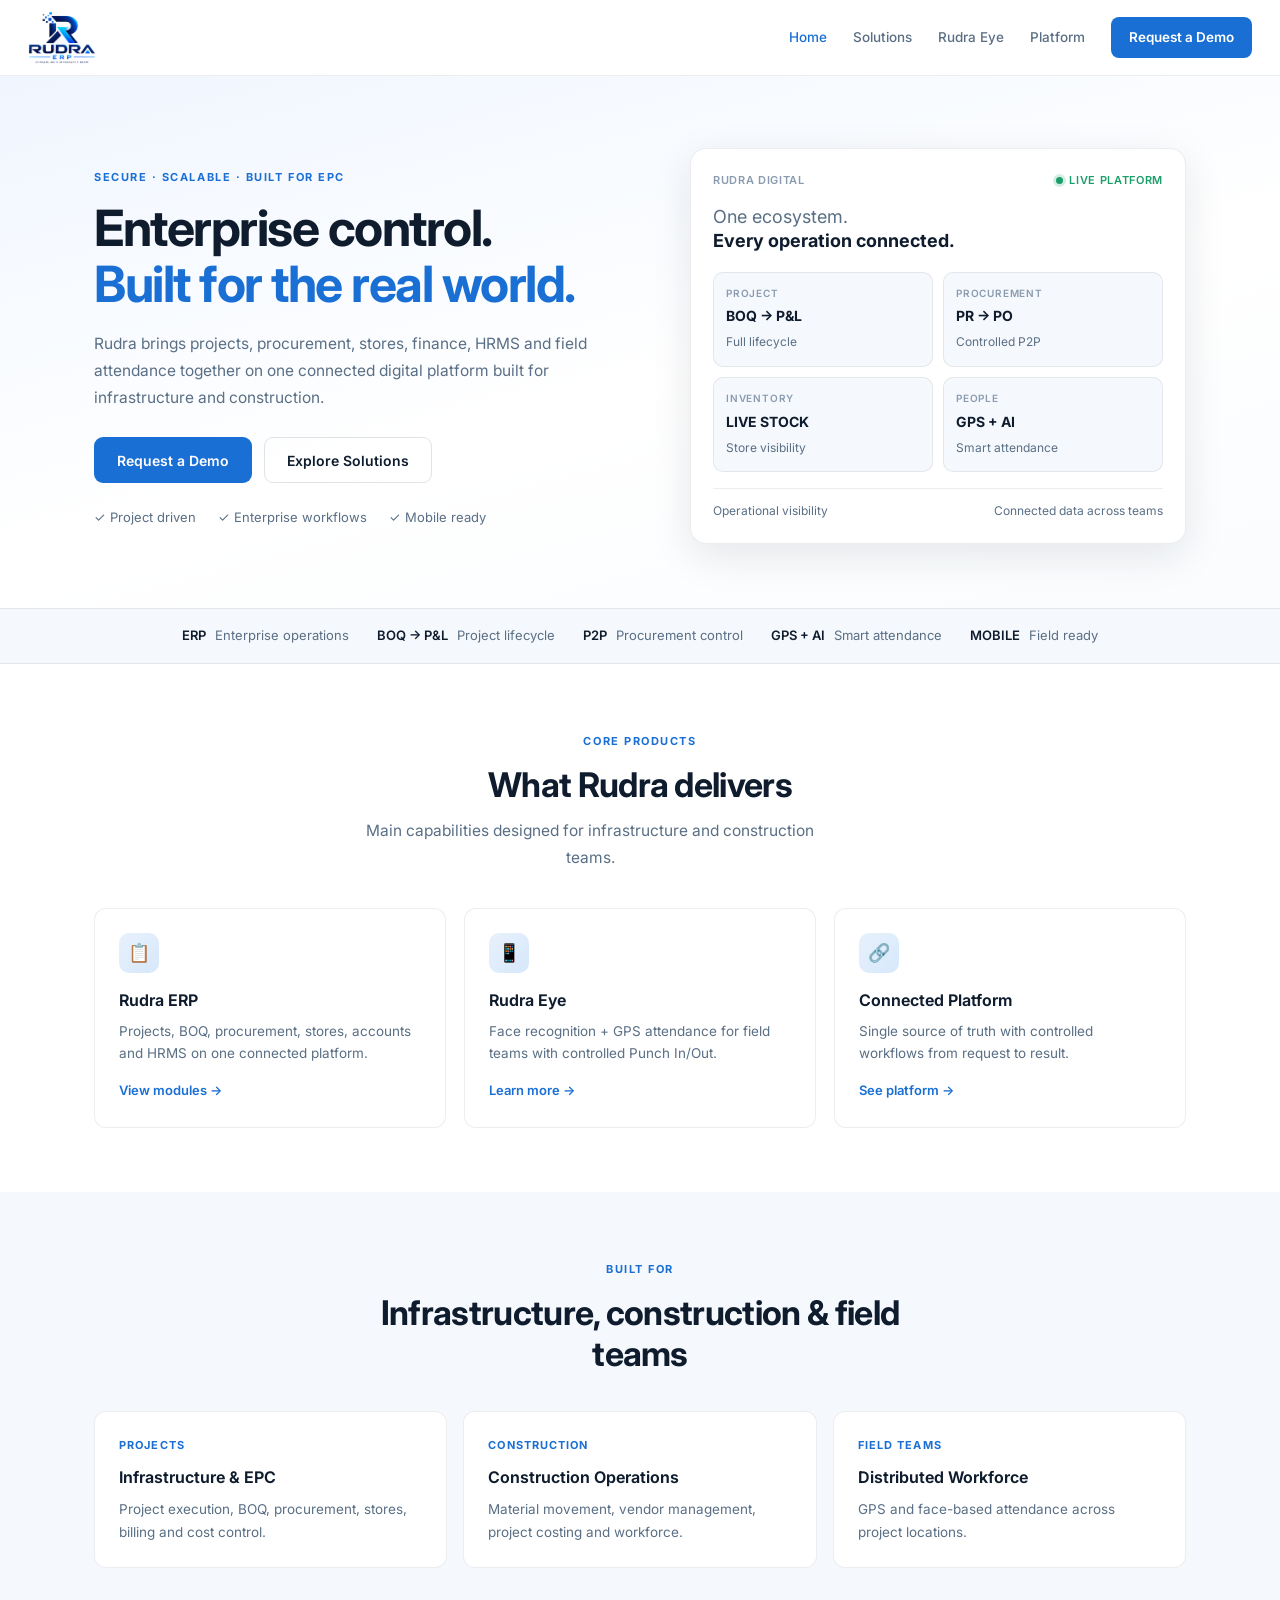
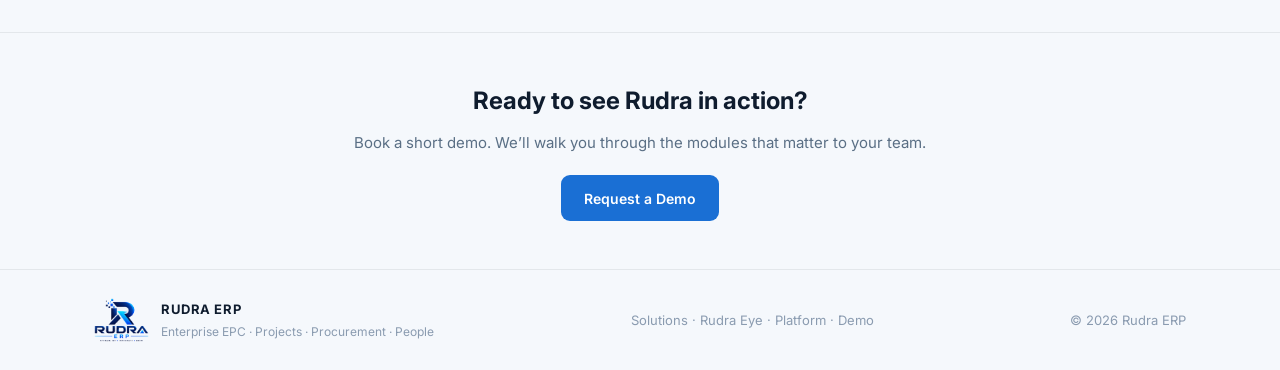
==== commit 53dd7da6: "Add files via upload" ====
--- a/index.html
+++ b/index.html
@@ -3,29 +3,27 @@
 <head>
   <meta charset="UTF-8">
   <meta name="viewport" content="width=device-width, initial-scale=1.0">
-  <meta name="description" content="Rudra Infraa — Enterprise ERP for infrastructure & construction. Projects, procurement, stores, accounts, HRMS and smart GPS + face-recognition attendance. Power in precision.">
-  <title>Rudra Infraa | Enterprise ERP</title>
-  <link rel="icon" href="logo.png" type="image/png">
+  <meta name="description" content="Rudra ERP — Enterprise platform for infrastructure & construction. Projects, procurement, stores, HRMS and smart attendance.">
+  <title>Rudra ERP | Enterprise EPC</title>
   <link rel="preconnect" href="https://fonts.googleapis.com">
   <link rel="preconnect" href="https://fonts.gstatic.com" crossorigin>
-  <link href="https://fonts.googleapis.com/css2?family=Inter:wght@400;500;600;700;800&display=swap" rel="stylesheet">
+  <link href="https://fonts.googleapis.com/css2?family=Inter:wght@400;500;600;700&display=swap" rel="stylesheet">
   <link rel="stylesheet" href="style.css">
+  <link rel="icon" href="logo.png" type="image/png">
 </head>
 <body>
 
 <header class="nav">
-  <a class="brand" href="#home">
-    <img src="logo.png" alt="Rudra Infraa" class="brand-logo">
+  <a class="brand" href="index.html">
+    <img src="logo.png" alt="Rudra ERP" class="brand-logo">
   </a>
-
   <nav class="nav-links" id="navLinks">
-    <a href="#erp">Rudra ERP</a>
-    <a href="#modules">Solutions</a>
-    <a href="#eye">Rudra Eye</a>
-    <a href="#stack">Platform</a>
-    <a href="#demo" class="nav-cta">Request a Demo</a>
+    <a href="index.html" class="active">Home</a>
+    <a href="solutions.html">Solutions</a>
+    <a href="rudra-eye.html">Rudra Eye</a>
+    <a href="platform.html">Platform</a>
+    <a href="demo.html" class="nav-cta">Request a Demo</a>
   </nav>
-
   <button class="menu-btn" id="menuBtn" aria-label="Toggle menu">
     <span></span><span></span><span></span>
   </button>
@@ -33,453 +31,156 @@
 
 <main>
 
-  <!-- HERO -->
-  <section id="home" class="hero">
-    <div class="container hero-grid">
-      <div class="hero-copy">
-        <span class="eyebrow">SECURE · SCALABLE · BUILT FOR EPC</span>
-        <h1>Enterprise control.<br><span>Built for the real world.</span></h1>
-        <p class="lead">
-          Rudra brings projects, procurement, stores, finance, HRMS and field attendance
-          together on one connected digital platform built for infrastructure and construction.
-        </p>
+<section class="hero">
+  <div class="container hero-grid">
+    <div class="hero-copy">
+      <span class="eyebrow">SECURE · SCALABLE · BUILT FOR EPC</span>
+      <h1>Enterprise control.<br><span>Built for the real world.</span></h1>
+      <p class="lead">
+        Rudra brings projects, procurement, stores, finance, HRMS and field attendance
+        together on one connected digital platform built for infrastructure and construction.
+      </p>
+      <div class="actions">
+        <a class="btn primary" href="demo.html">Request a Demo</a>
+        <a class="btn ghost" href="solutions.html">Explore Solutions</a>
+      </div>
+      <div class="hero-points">
+        <span>✓ Project driven</span>
+        <span>✓ Enterprise workflows</span>
+        <span>✓ Mobile ready</span>
+      </div>
+    </div>
 
-        <div class="actions">
-          <a class="btn primary" href="#demo">Request a Demo</a>
-          <a class="btn ghost" href="#erp">Explore Rudra ERP</a>
+    <div class="hero-visual">
+      <div class="dash-card">
+        <div class="dash-top">
+          <span>RUDRA DIGITAL</span>
+          <span class="live"><i></i> LIVE PLATFORM</span>
         </div>
-
-        <div class="hero-points">
-          <span>✓ Project driven</span>
-          <span>✓ Enterprise workflows</span>
-          <span>✓ Mobile ready</span>
+        <div class="dash-title">One ecosystem.<br><strong>Every operation connected.</strong></div>
+        <div class="metric-grid">
+          <div class="metric">
+            <small>PROJECT</small>
+            <b>BOQ → P&L</b>
+            <span>Full lifecycle</span>
+          </div>
+          <div class="metric">
+            <small>PROCUREMENT</small>
+            <b>PR → PO</b>
+            <span>Controlled P2P</span>
+          </div>
+          <div class="metric">
+            <small>INVENTORY</small>
+            <b>LIVE STOCK</b>
+            <span>Store visibility</span>
+          </div>
+          <div class="metric">
+            <small>PEOPLE</small>
+            <b>GPS + AI</b>
+            <span>Smart attendance</span>
+          </div>
         </div>
-      </div>
-
-      <div class="hero-visual">
-        <div class="dash-card">
-          <div class="dash-top">
-            <span class="dash-label">RUDRA DIGITAL</span>
-            <span class="live"><i></i> LIVE PLATFORM</span>
-          </div>
-          <div class="dash-title">One ecosystem.<br><strong>Every operation connected.</strong></div>
-
-          <div class="metric-grid">
-            <div class="metric">
-              <small>PROJECT</small>
-              <b>BOQ → P&L</b>
-              <span>Full lifecycle</span>
-            </div>
-            <div class="metric">
-              <small>PROCUREMENT</small>
-              <b>PR → PO</b>
-              <span>Controlled P2P</span>
-            </div>
-            <div class="metric">
-              <small>INVENTORY</small>
-              <b>LIVE STOCK</b>
-              <span>Store visibility</span>
-            </div>
-            <div class="metric">
-              <small>PEOPLE</small>
-              <b>GPS + AI</b>
-              <span>Smart attendance</span>
-            </div>
-          </div>
-
-          <div class="dash-footer">
-            <span>Operational visibility</span>
-            <span class="muted">Connected data across teams</span>
-          </div>
+        <div class="dash-footer">
+          <span>Operational visibility</span>
+          <span>Connected data across teams</span>
         </div>
       </div>
     </div>
-  </section>
+  </div>
+</section>
 
-  <!-- STRIP -->
-  <div class="strip">
-    <div class="container strip-inner">
-      <span><b>ERP</b> Enterprise operations</span>
-      <span><b>BOQ → P&L</b> Project lifecycle</span>
-      <span><b>P2P</b> Procurement control</span>
-      <span><b>GPS + AI</b> Smart attendance</span>
-      <span><b>MOBILE</b> Field ready</span>
+<div class="strip">
+  <div class="container strip-inner">
+    <span><b>ERP</b> Enterprise operations</span>
+    <span><b>BOQ → P&L</b> Project lifecycle</span>
+    <span><b>P2P</b> Procurement control</span>
+    <span><b>GPS + AI</b> Smart attendance</span>
+    <span><b>MOBILE</b> Field ready</span>
+  </div>
+</div>
+
+<section class="section">
+  <div class="container">
+    <div class="section-head centered">
+      <span class="eyebrow">CORE PRODUCTS</span>
+      <h2>What Rudra delivers</h2>
+      <p class="lead">Main capabilities designed for infrastructure and construction teams.</p>
+    </div>
+    <div class="features">
+      <article class="feature">
+        <div class="icon">📋</div>
+        <h3>Rudra ERP</h3>
+        <p>Projects, BOQ, procurement, stores, accounts and HRMS on one connected platform.</p>
+        <a href="solutions.html" class="link">View modules →</a>
+      </article>
+      <article class="feature">
+        <div class="icon">📱</div>
+        <h3>Rudra Eye</h3>
+        <p>Face recognition + GPS attendance for field teams with controlled Punch In/Out.</p>
+        <a href="rudra-eye.html" class="link">Learn more →</a>
+      </article>
+      <article class="feature">
+        <div class="icon">🔗</div>
+        <h3>Connected Platform</h3>
+        <p>Single source of truth with controlled workflows from request to result.</p>
+        <a href="platform.html" class="link">See platform →</a>
+      </article>
     </div>
   </div>
+</section>
 
-  <!-- ERP INTRO -->
-  <section id="erp" class="section">
-    <div class="container">
-      <div class="section-head">
-        <span class="eyebrow">RUDRA ERP</span>
-        <h2>An ERP that understands how projects actually run.</h2>
-        <p class="lead">
-          From the first material requirement to procurement, stores, project execution,
-          billing, costing, P&L, accounts and people — Rudra ERP connects the complete operational chain.
-        </p>
+<section class="section alt">
+  <div class="container">
+    <div class="section-head centered">
+      <span class="eyebrow">BUILT FOR</span>
+      <h2>Infrastructure, construction & field teams</h2>
+    </div>
+    <div class="industries">
+      <div class="industry">
+        <span class="label">PROJECTS</span>
+        <h3>Infrastructure & EPC</h3>
+        <p>Project execution, BOQ, procurement, stores, billing and cost control.</p>
       </div>
-
-      <div class="pillars">
-        <div class="pillar">
-          <span class="num">01</span>
-          <h3>Project control</h3>
-          <p>Project, BOQ, planning, DPR, measurement, RA billing, costing and P&L.</p>
-        </div>
-        <div class="pillar">
-          <span class="num">02</span>
-          <h3>Procurement control</h3>
-          <p>PR, RFQ, quotations, comparison, negotiation, award and PO workflows.</p>
-        </div>
-        <div class="pillar">
-          <span class="num">03</span>
-          <h3>Store visibility</h3>
-          <p>Gate entry, verification, GRN, transfers, reservations, warehouse and storage.</p>
-        </div>
-        <div class="pillar">
-          <span class="num">04</span>
-          <h3>Commercial visibility</h3>
-          <p>Payables, vendor ledger, billing, project cost and management reporting.</p>
-        </div>
+      <div class="industry">
+        <span class="label">CONSTRUCTION</span>
+        <h3>Construction Operations</h3>
+        <p>Material movement, vendor management, project costing and workforce.</p>
+      </div>
+      <div class="industry">
+        <span class="label">FIELD TEAMS</span>
+        <h3>Distributed Workforce</h3>
+        <p>GPS and face-based attendance across project locations.</p>
       </div>
     </div>
-  </section>
+  </div>
+</section>
 
-  <!-- MODULES -->
-  <section id="modules" class="section alt">
-    <div class="container">
-      <div class="section-head">
-        <span class="eyebrow">SOLUTIONS</span>
-        <h2>Everything your project organization needs.</h2>
-        <p class="lead">Purpose-built modules connected around real infrastructure and construction workflows.</p>
-      </div>
-
-      <div class="modules">
-        <article class="module">
-          <span class="num">01</span>
-          <h3>Company & Masters</h3>
-          <p>Company, branch, vendor, item, unit, category, brand, manufacturer and tax masters.</p>
-          <a href="#demo" class="link">Explore →</a>
-        </article>
-        <article class="module">
-          <span class="num">02</span>
-          <h3>Project Management</h3>
-          <p>BOQ, planning, execution, DPR, measurement book, RA billing, costing, P&L and reports.</p>
-          <a href="#demo" class="link">Explore →</a>
-        </article>
-        <article class="module">
-          <span class="num">03</span>
-          <h3>Procurement / P2P</h3>
-          <p>PR, RFQ, quotations, comparative statement, negotiation, award and purchase orders.</p>
-          <a href="#demo" class="link">Explore →</a>
-        </article>
-        <article class="module">
-          <span class="num">04</span>
-          <h3>Store & Inventory</h3>
-          <p>Gate entry, GRN, material transfer, reservations, warehouse and storage control.</p>
-          <a href="#demo" class="link">Explore →</a>
-        </article>
-        <article class="module">
-          <span class="num">05</span>
-          <h3>Accounts & Payables</h3>
-          <p>Vendor ledger, payable control and connected commercial visibility.</p>
-          <a href="#demo" class="link">Explore →</a>
-        </article>
-        <article class="module">
-          <span class="num">06</span>
-          <h3>HRMS & Payroll</h3>
-          <p>Employee management, attendance, leave management and payroll workflows.</p>
-          <a href="#demo" class="link">Explore →</a>
-        </article>
-        <article class="module">
-          <span class="num">07</span>
-          <h3>Approval Engine</h3>
-          <p>Approval matrix, responsibility mapping and controlled enterprise approvals.</p>
-          <a href="#demo" class="link">Explore →</a>
-        </article>
-        <article class="module">
-          <span class="num">08</span>
-          <h3>Dashboards & Reports</h3>
-          <p>Management dashboards and operational reports for faster decisions.</p>
-          <a href="#demo" class="link">Explore →</a>
-        </article>
-      </div>
-    </div>
-  </section>
-
-  <!-- PLATFORM -->
-  <section id="stack" class="section">
-    <div class="container">
-      <div class="section-head">
-        <span class="eyebrow">THE RUDRA PLATFORM</span>
-        <h2>One connected stack. <em>Less friction.</em></h2>
-        <p class="lead">
-          Rudra is designed so departments do not have to work in disconnected spreadsheets
-          and isolated systems. Data moves through controlled stages and remains visible
-          where the next decision happens.
-        </p>
-      </div>
-
-      <div class="stack-grid">
-        <div class="stack-card">
-          <span class="num">01</span>
-          <h3>Single operational source</h3>
-          <p>Projects, procurement, stores, commercial and people data stay connected.</p>
-        </div>
-        <div class="stack-card">
-          <span class="num">02</span>
-          <h3>Controlled workflows</h3>
-          <p>Approvals, responsibilities and process stages make ownership visible.</p>
-        </div>
-        <div class="stack-card">
-          <span class="num">03</span>
-          <h3>Scalable foundation</h3>
-          <p>Built to grow from individual projects to multi-project enterprise operations.</p>
-        </div>
-      </div>
-    </div>
-  </section>
-
-  <!-- DIGITAL INTELLIGENCE -->
-  <section class="section alt">
-    <div class="container intelligence">
-      <div>
-        <span class="eyebrow">DIGITAL INTELLIGENCE</span>
-        <h2>Turn operational data into better decisions.</h2>
-        <p class="lead">
-          Rudra dashboards and connected workflows bring the right operational signals
-          together — helping management see project progress, procurement status,
-          inventory position, costs, approvals and workforce activity.
-        </p>
-        <div class="tags">
-          <span>Dashboards</span>
-          <span>Workflow visibility</span>
-          <span>Project analytics</span>
-          <span>Operational reports</span>
-        </div>
-      </div>
-    </div>
-  </section>
-
-  <!-- WORKFLOWS -->
-  <section class="section">
-    <div class="container">
-      <div class="section-head">
-        <span class="eyebrow">CONNECTED WORKFLOWS</span>
-        <h2>From request to result.</h2>
-        <p class="lead">Processes are designed around the way construction and infrastructure teams work.</p>
-      </div>
-
-      <div class="workflows">
-        <div class="workflow">
-          <h3>Procurement to Payment</h3>
-          <div class="flow">
-            <span>PR</span><i>→</i>
-            <span>Approval</span><i>→</i>
-            <span>RFQ</span><i>→</i>
-            <span>Quotation</span><i>→</i>
-            <span>Comparative</span><i>→</i>
-            <span>Negotiation</span><i>→</i>
-            <span>Award</span><i>→</i>
-            <span>PO</span><i>→</i>
-            <span>GRN</span><i>→</i>
-            <span>Payment</span>
-          </div>
-        </div>
-        <div class="workflow">
-          <h3>Project Lifecycle</h3>
-          <div class="flow">
-            <span>BOQ</span><i>→</i>
-            <span>Planning</span><i>→</i>
-            <span>DPR</span><i>→</i>
-            <span>MB</span><i>→</i>
-            <span>RA Billing</span><i>→</i>
-            <span>Costing</span><i>→</i>
-            <span>P&L</span>
-          </div>
-        </div>
-      </div>
-    </div>
-  </section>
-
-  <!-- RUDRA EYE -->
-  <section id="eye" class="section eye-section">
-    <div class="container eye-grid">
-      <div class="eye-copy">
-        <span class="eyebrow">◉ RUDRA EYE · SECURE ATTENDANCE</span>
-        <h2>Smart attendance for the real workforce.</h2>
-        <p class="lead">
-          A mobile-first attendance solution designed for field teams using face
-          recognition, GPS verification and controlled Punch In / Out workflows.
-        </p>
-        <div class="tags">
-          <span>Face Recognition</span>
-          <span>GPS Verification</span>
-          <span>Punch In / Out</span>
-          <span>Selfie Capture</span>
-          <span>Attendance Logs</span>
-          <span>Employee Profile</span>
-          <span>Secure Attendance</span>
-          <span>Mobile First</span>
-        </div>
-        <a href="#demo" class="btn primary">Explore Rudra Eye</a>
-      </div>
-
-      <div class="eye-steps">
-        <div class="step">
-          <span class="num">01</span>
-          <div>
-            <h4>Open the app</h4>
-            <p>Employee securely starts the attendance journey.</p>
-          </div>
-        </div>
-        <div class="step">
-          <span class="num">02</span>
-          <div>
-            <h4>Face is verified</h4>
-            <p>Face capture supports identity verification.</p>
-          </div>
-        </div>
-        <div class="step">
-          <span class="num">03</span>
-          <div>
-            <h4>Location is checked</h4>
-            <p>GPS verification confirms the attendance location.</p>
-          </div>
-        </div>
-        <div class="step">
-          <span class="num">04</span>
-          <div>
-            <h4>Punch is recorded</h4>
-            <p>Punch In/Out and attendance logs are captured.</p>
-          </div>
-        </div>
-      </div>
-    </div>
-  </section>
-
-  <!-- BUILT FOR -->
-  <section class="section alt">
-    <div class="container">
-      <div class="section-head">
-        <span class="eyebrow">BUILT FOR YOUR OPERATION</span>
-        <h2>Designed for infrastructure, construction and field teams.</h2>
-        <p class="lead">Rudra brings operational control to organizations where projects, materials, people and cost must move together.</p>
-      </div>
-
-      <div class="industries">
-        <div class="industry">
-          <span class="label">PROJECTS</span>
-          <h3>Infrastructure & EPC</h3>
-          <p>Project execution, BOQ, procurement, stores, billing and cost control.</p>
-        </div>
-        <div class="industry">
-          <span class="label">CONSTRUCTION</span>
-          <h3>Construction Operations</h3>
-          <p>Material movement, vendor management, project costing and workforce operations.</p>
-        </div>
-        <div class="industry">
-          <span class="label">FIELD TEAMS</span>
-          <h3>Distributed Workforce</h3>
-          <p>GPS and face-based attendance for employees working across project locations.</p>
-        </div>
-      </div>
-    </div>
-  </section>
-
-  <!-- CONTROL -->
-  <section class="section security">
-    <div class="container security-grid">
-      <div>
-        <span class="eyebrow">CONTROL & VISIBILITY</span>
-        <h2>Built around accountability.</h2>
-      </div>
-      <div class="security-points">
-        <p><b>✓</b> Role-based operational responsibilities</p>
-        <p><b>✓</b> Approval matrix and controlled process stages</p>
-        <p><b>✓</b> Connected ledgers and management reporting</p>
-        <p><b>✓</b> Mobile-ready field workflows</p>
-      </div>
-    </div>
-  </section>
-
-  <!-- DEMO -->
-  <section id="demo" class="section demo">
-    <div class="container demo-grid">
-      <div class="demo-copy">
-        <span class="eyebrow">REQUEST A DEMO</span>
-        <h2>See the Rudra ecosystem in action.</h2>
-        <p class="lead">
-          Tell us what you want to explore. Your enquiry will open WhatsApp with
-          the details ready to send.
-        </p>
-        <div class="demo-products">
-          <span>Rudra ERP</span>
-          <span>Rudra Eye</span>
-          <span>Both</span>
-        </div>
-      </div>
-
-      <form id="demoForm" class="demo-form">
-        <div class="form-row">
-          <input id="name" required placeholder="Your Name">
-          <input id="company" placeholder="Company Name">
-        </div>
-        <div class="form-row">
-          <input id="mobile" required placeholder="Mobile Number">
-          <input id="email" type="email" placeholder="Email">
-        </div>
-        <select id="product">
-          <option>Rudra ERP</option>
-          <option>Rudra Eye</option>
-          <option>Both</option>
-        </select>
-        <textarea id="message" rows="4" placeholder="What would you like to explore?"></textarea>
-        <button class="btn primary full" type="submit">Request Demo on WhatsApp →</button>
-      </form>
-    </div>
-  </section>
-
-  <!-- FAQ -->
-  <section class="section faq">
-    <div class="container">
-      <div class="section-head centered">
-        <span class="eyebrow">FAQ</span>
-        <h2>Common questions.</h2>
-      </div>
-      <div class="faq-list">
-        <details>
-          <summary>What is Rudra ERP?</summary>
-          <p>Rudra ERP is an enterprise platform focused on infrastructure and construction operations, covering projects, procurement, stores, accounts and HRMS.</p>
-        </details>
-        <details>
-          <summary>What is Rudra Eye?</summary>
-          <p>Rudra Eye is a mobile attendance solution using face recognition and GPS verification with Punch In/Out and attendance logs.</p>
-        </details>
-        <details>
-          <summary>Can I request a product demo?</summary>
-          <p>Yes. Use the Request a Demo form and send the enquiry through WhatsApp.</p>
-        </details>
-      </div>
-    </div>
-  </section>
+<div class="cta-band">
+  <div class="container">
+    <h2>Ready to see Rudra in action?</h2>
+    <p>Book a short demo. We’ll walk you through the modules that matter to your team.</p>
+    <a class="btn primary" href="demo.html">Request a Demo</a>
+  </div>
+</div>
 
 </main>
 
 <footer class="footer">
   <div class="container footer-inner">
     <div class="footer-brand">
-      <img src="logo.png" alt="Rudra Infraa" class="footer-logo">
+      <img src="logo.png" alt="Rudra ERP" class="footer-logo">
       <div>
         <strong>RUDRA ERP</strong>
         <p>Enterprise EPC · Projects · Procurement · People</p>
       </div>
     </div>
     <div class="footer-links">
-      <span>Rudra ERP · Rudra Eye</span>
+      <a href="solutions.html">Solutions</a> ·
+      <a href="rudra-eye.html">Rudra Eye</a> ·
+      <a href="platform.html">Platform</a> ·
+      <a href="demo.html">Demo</a>
     </div>
-    <div class="footer-copy">
-      © <span id="year"></span> Rudra ERP
-    </div>
+    <div class="footer-copy">© <span id="year"></span> Rudra ERP</div>
   </div>
 </footer>
 
--- a/style.css
+++ b/style.css
@@ -2,19 +2,22 @@
 *, *::before, *::after { box-sizing: border-box; margin: 0; padding: 0; }
 
 :root {
-  --bg: #06131f;
-  --bg2: #091c2b;
-  --panel: #0b2133;
-  --panel2: #0e2a40;
-  --text: #f2f6f9;
-  --muted: #91a7b9;
-  --muted2: #6e8497;
-  --line: rgba(255,255,255,.09);
-  --orange: #ffad32;
-  --blue: #2f8cff;
-  --green: #35d49a;
-  --max: 1180px;
+  --bg: #ffffff;
+  --bg2: #f5f8fc;
+  --panel: #ffffff;
+  --text: #0f1c2e;
+  --muted: #5a6f85;
+  --muted2: #8a9bb0;
+  --line: rgba(15,28,46,.08);
+  --line2: rgba(15,28,46,.12);
+  --orange: #e8910f;
+  --blue: #1a6fd4;
+  --blue-dark: #0d4a9e;
+  --green: #1a9e6a;
+  --max: 1140px;
   --radius: 12px;
+  --shadow: 0 4px 24px rgba(15,28,46,.06);
+  --shadow-lg: 0 12px 40px rgba(15,28,46,.1);
 }
 
 html { scroll-behavior: smooth; }
@@ -47,64 +50,48 @@
   display: flex;
   align-items: center;
   justify-content: space-between;
-  height: 72px;
+  height: 76px;
   padding: 0 28px;
-  background: rgba(6,19,31,.9);
-  backdrop-filter: blur(16px);
+  background: rgba(255,255,255,.92);
+  backdrop-filter: blur(14px);
   border-bottom: 1px solid var(--line);
 }
 
-.brand {
-  display: flex;
-  align-items: center;
-  gap: 12px;
-}
+.brand { display: flex; align-items: center; }
 
 .brand-logo {
-  height: 42px;
+  height: 54px;
   width: auto;
-  max-width: 220px;
+  max-width: 240px;
   object-fit: contain;
-  background: #ffffff;
+  display: block;
+}
+
+.nav-links {
+  display: flex;
+  align-items: center;
+  gap: 26px;
+}
+
+.nav-links a {
+  font-size: 13.5px;
+  font-weight: 500;
+  color: var(--muted);
+  transition: color .2s;
+}
+
+.nav-links a:hover,
+.nav-links a.active { color: var(--blue); }
+
+.nav-cta {
+  background: var(--blue) !important;
+  color: #fff !important;
+  padding: 9px 18px;
   border-radius: 8px;
-  padding: 4px 10px;
-  box-shadow: 0 2px 8px rgba(0,0,0,.25);
-}
-
-.footer-logo {
-  height: 36px;
-  width: auto;
-  max-width: 180px;
-  object-fit: contain;
-  background: #ffffff;
-  border-radius: 6px;
-  padding: 3px 8px;
-}
-
-.nav-links {
-  display: flex;
-  align-items: center;
-  gap: 28px;
-}
-
-.nav-links a {
-  font-size: 13px;
-  font-weight: 500;
-  color: var(--muted);
-  transition: color .2s;
-}
-
-.nav-links a:hover { color: var(--text); }
-
-.nav-cta {
-  background: var(--orange) !important;
-  color: #0a1620 !important;
-  padding: 9px 16px;
-  border-radius: 8px;
-  font-weight: 700 !important;
-}
-
-.nav-cta:hover { filter: brightness(1.08); }
+  font-weight: 600 !important;
+}
+
+.nav-cta:hover { background: var(--blue-dark) !important; }
 
 .menu-btn {
   display: none;
@@ -125,22 +112,18 @@
   height: 2px;
   background: var(--text);
   border-radius: 2px;
-  transition: .25s;
 }
 
 /* ===== HERO ===== */
 .hero {
-  padding: 80px 0 70px;
-  background:
-    radial-gradient(ellipse 60% 50% at 85% 40%, rgba(255,173,50,.1), transparent),
-    radial-gradient(ellipse 40% 40% at 20% 80%, rgba(47,140,255,.07), transparent),
-    var(--bg);
+  padding: 72px 0 64px;
+  background: linear-gradient(165deg, #f0f6ff 0%, #ffffff 55%, #fafcfe 100%);
 }
 
 .hero-grid {
   display: grid;
-  grid-template-columns: 1fr 1fr;
-  gap: 56px;
+  grid-template-columns: 1.05fr 0.95fr;
+  gap: 48px;
   align-items: center;
 }
 
@@ -148,38 +131,36 @@
   display: inline-block;
   font-size: 11px;
   font-weight: 700;
-  letter-spacing: 0.16em;
+  letter-spacing: 0.14em;
   text-transform: uppercase;
-  color: var(--orange);
-  margin-bottom: 16px;
+  color: var(--blue);
+  margin-bottom: 14px;
 }
 
 .hero h1 {
-  font-size: clamp(40px, 4.8vw, 58px);
-  font-weight: 600;
-  line-height: 1.08;
+  font-size: clamp(36px, 4.5vw, 50px);
+  font-weight: 700;
+  line-height: 1.12;
   letter-spacing: -0.03em;
-  margin-bottom: 20px;
-}
-
-.hero h1 span {
-  font-weight: 700;
-  color: #dce8f0;
-}
+  margin-bottom: 18px;
+  color: var(--text);
+}
+
+.hero h1 span { color: var(--blue); }
 
 .lead {
   color: var(--muted);
   font-size: 15.5px;
   line-height: 1.75;
-  max-width: 520px;
-  margin-bottom: 28px;
+  max-width: 500px;
+  margin-bottom: 26px;
 }
 
 .actions {
   display: flex;
   flex-wrap: wrap;
   gap: 12px;
-  margin-bottom: 28px;
+  margin-bottom: 24px;
 }
 
 .btn {
@@ -198,49 +179,48 @@
 }
 
 .btn.primary {
-  background: var(--orange);
-  color: #0a1620;
-}
-
-.btn.primary:hover { filter: brightness(1.08); transform: translateY(-1px); }
+  background: var(--blue);
+  color: #fff;
+}
+
+.btn.primary:hover { background: var(--blue-dark); transform: translateY(-1px); }
 
 .btn.ghost {
   background: transparent;
-  border-color: var(--line);
+  border-color: var(--line2);
   color: var(--text);
 }
 
-.btn.ghost:hover { border-color: rgba(255,255,255,.25); background: rgba(255,255,255,.04); }
+.btn.ghost:hover { border-color: var(--blue); color: var(--blue); }
 
 .btn.full { width: 100%; }
 
 .hero-points {
   display: flex;
   flex-wrap: wrap;
-  gap: 16px 24px;
+  gap: 14px 22px;
   font-size: 13px;
   color: var(--muted);
 }
 
 .hero-points span { display: flex; align-items: center; gap: 6px; }
 
-/* Dashboard card */
 .dash-card {
-  background: linear-gradient(160deg, var(--panel) 0%, var(--panel2) 100%);
+  background: var(--panel);
   border: 1px solid var(--line);
   border-radius: 16px;
-  padding: 24px;
-  box-shadow: 0 24px 60px rgba(0,0,0,.35);
+  padding: 22px;
+  box-shadow: var(--shadow-lg);
 }
 
 .dash-top {
   display: flex;
   justify-content: space-between;
   align-items: center;
-  margin-bottom: 18px;
+  margin-bottom: 16px;
   font-size: 11px;
   font-weight: 600;
-  letter-spacing: 0.08em;
+  letter-spacing: 0.06em;
   color: var(--muted2);
 }
 
@@ -257,19 +237,13 @@
   height: 7px;
   border-radius: 50%;
   background: var(--green);
-  box-shadow: 0 0 0 3px rgba(53,212,154,.2);
-  animation: pulse 1.8s infinite;
-}
-
-@keyframes pulse {
-  0%, 100% { opacity: 1; }
-  50% { opacity: .5; }
+  box-shadow: 0 0 0 3px rgba(26,158,106,.18);
 }
 
 .dash-title {
-  font-size: 20px;
-  line-height: 1.3;
-  margin-bottom: 22px;
+  font-size: 18px;
+  line-height: 1.35;
+  margin-bottom: 18px;
   color: var(--muted);
 }
 
@@ -281,31 +255,32 @@
 .metric-grid {
   display: grid;
   grid-template-columns: 1fr 1fr;
-  gap: 12px;
-  margin-bottom: 20px;
+  gap: 10px;
+  margin-bottom: 16px;
 }
 
 .metric {
-  background: rgba(0,0,0,.22);
+  background: var(--bg2);
   border: 1px solid var(--line);
   border-radius: 10px;
-  padding: 14px;
+  padding: 12px;
 }
 
 .metric small {
   display: block;
   font-size: 10px;
   font-weight: 600;
-  letter-spacing: 0.1em;
+  letter-spacing: 0.08em;
   color: var(--muted2);
-  margin-bottom: 4px;
+  margin-bottom: 3px;
 }
 
 .metric b {
   display: block;
-  font-size: 15px;
+  font-size: 14px;
   font-weight: 700;
   margin-bottom: 2px;
+  color: var(--text);
 }
 
 .metric span {
@@ -318,25 +293,23 @@
   justify-content: space-between;
   font-size: 12px;
   color: var(--muted);
-  padding-top: 14px;
+  padding-top: 12px;
   border-top: 1px solid var(--line);
 }
-
-.dash-footer .muted { color: var(--muted2); }
 
 /* ===== STRIP ===== */
 .strip {
   border-top: 1px solid var(--line);
   border-bottom: 1px solid var(--line);
   background: var(--bg2);
-  padding: 18px 0;
+  padding: 16px 0;
 }
 
 .strip-inner {
   display: flex;
   flex-wrap: wrap;
   justify-content: center;
-  gap: 12px 32px;
+  gap: 10px 28px;
   font-size: 13px;
   color: var(--muted);
 }
@@ -344,21 +317,16 @@
 .strip-inner b {
   color: var(--text);
   font-weight: 600;
-  margin-right: 6px;
+  margin-right: 5px;
 }
 
 /* ===== SECTIONS ===== */
-.section {
-  padding: 90px 0;
-}
-
-.section.alt {
-  background: var(--bg2);
-}
+.section { padding: 64px 0; }
+.section.alt { background: var(--bg2); }
 
 .section-head {
-  max-width: 640px;
-  margin-bottom: 48px;
+  max-width: 600px;
+  margin-bottom: 36px;
 }
 
 .section-head.centered {
@@ -368,165 +336,174 @@
 }
 
 .section-head h2 {
-  font-size: clamp(28px, 3.4vw, 38px);
-  font-weight: 650;
-  line-height: 1.2;
+  font-size: clamp(26px, 3.2vw, 34px);
+  font-weight: 700;
+  line-height: 1.22;
   letter-spacing: -0.02em;
-  margin-bottom: 16px;
+  margin-bottom: 12px;
+  color: var(--text);
 }
 
 .section-head h2 em {
   font-style: normal;
-  color: var(--orange);
-}
-
-.section-head .lead {
-  margin-bottom: 0;
-}
-
-/* Pillars */
-.pillars {
-  display: grid;
-  grid-template-columns: repeat(4, 1fr);
-  gap: 20px;
-}
-
-.pillar {
+  color: var(--blue);
+}
+
+.section-head .lead { margin-bottom: 0; }
+
+/* Feature cards */
+.features {
+  display: grid;
+  grid-template-columns: repeat(3, 1fr);
+  gap: 18px;
+}
+
+.feature {
   background: var(--panel);
   border: 1px solid var(--line);
   border-radius: var(--radius);
   padding: 24px;
-  transition: border-color .2s, transform .2s;
-}
-
-.pillar:hover {
-  border-color: rgba(255,173,50,.3);
-  transform: translateY(-3px);
+  transition: border-color .2s, box-shadow .2s;
+}
+
+.feature:hover {
+  border-color: rgba(26,111,212,.25);
+  box-shadow: var(--shadow);
+}
+
+.feature .icon {
+  width: 40px;
+  height: 40px;
+  border-radius: 10px;
+  background: linear-gradient(135deg, #e8f1fc, #d6e8fb);
+  display: grid;
+  place-items: center;
+  font-size: 18px;
+  margin-bottom: 14px;
+}
+
+.feature h3 {
+  font-size: 16px;
+  font-weight: 650;
+  margin-bottom: 8px;
+}
+
+.feature p {
+  font-size: 13.5px;
+  color: var(--muted);
+  line-height: 1.6;
+  margin-bottom: 14px;
+}
+
+.feature .link {
+  font-size: 13px;
+  font-weight: 600;
+  color: var(--blue);
+}
+
+.feature .link:hover { text-decoration: underline; }
+
+/* Modules */
+.modules {
+  display: grid;
+  grid-template-columns: repeat(3, 1fr);
+  gap: 16px;
+}
+
+.module {
+  background: var(--panel);
+  border: 1px solid var(--line);
+  border-radius: var(--radius);
+  padding: 22px;
+  display: flex;
+  flex-direction: column;
+  transition: border-color .2s, box-shadow .2s;
+}
+
+.module:hover {
+  border-color: rgba(26,111,212,.25);
+  box-shadow: var(--shadow);
 }
 
 .num {
   display: block;
   font-size: 12px;
   font-weight: 700;
-  color: var(--orange);
-  letter-spacing: 0.08em;
-  margin-bottom: 12px;
-}
-
-.pillar h3, .module h3, .stack-card h3, .industry h3 {
-  font-size: 17px;
+  color: var(--blue);
+  letter-spacing: 0.06em;
+  margin-bottom: 10px;
+}
+
+.module h3 {
+  font-size: 16px;
   font-weight: 650;
   margin-bottom: 8px;
 }
 
-.pillar p, .module p, .stack-card p, .industry p {
-  font-size: 14px;
+.module p {
+  font-size: 13.5px;
   color: var(--muted);
   line-height: 1.6;
-}
-
-/* Modules */
-.modules {
-  display: grid;
-  grid-template-columns: repeat(4, 1fr);
-  gap: 18px;
-}
-
-.module {
-  background: var(--panel);
-  border: 1px solid var(--line);
-  border-radius: var(--radius);
-  padding: 24px;
-  display: flex;
-  flex-direction: column;
-  transition: border-color .2s, transform .2s;
-}
-
-.module:hover {
-  border-color: rgba(255,173,50,.3);
-  transform: translateY(-3px);
-}
-
-.module .link {
-  margin-top: auto;
-  padding-top: 16px;
-  font-size: 13px;
-  font-weight: 600;
-  color: var(--orange);
-}
-
-.module .link:hover { text-decoration: underline; }
+  flex: 1;
+}
 
 /* Stack */
 .stack-grid {
   display: grid;
   grid-template-columns: repeat(3, 1fr);
-  gap: 20px;
+  gap: 18px;
 }
 
 .stack-card {
   background: var(--panel);
   border: 1px solid var(--line);
   border-radius: var(--radius);
-  padding: 28px;
-}
-
-/* Intelligence */
-.intelligence {
-  max-width: 700px;
-}
-
-.tags {
-  display: flex;
-  flex-wrap: wrap;
-  gap: 8px;
-  margin-top: 24px;
-}
-
-.tags span {
-  font-size: 12px;
-  font-weight: 500;
-  padding: 6px 12px;
-  border-radius: 20px;
-  background: rgba(255,255,255,.06);
-  border: 1px solid var(--line);
+  padding: 26px;
+}
+
+.stack-card h3 {
+  font-size: 16px;
+  font-weight: 650;
+  margin-bottom: 8px;
+}
+
+.stack-card p {
+  font-size: 14px;
   color: var(--muted);
 }
 
 /* Workflows */
-.workflows {
-  display: grid;
-  gap: 20px;
-}
+.workflows { display: grid; gap: 16px; }
 
 .workflow {
   background: var(--panel);
   border: 1px solid var(--line);
   border-radius: var(--radius);
-  padding: 24px 28px;
+  padding: 20px 24px;
 }
 
 .workflow h3 {
-  font-size: 16px;
+  font-size: 15px;
   font-weight: 650;
-  margin-bottom: 16px;
+  margin-bottom: 14px;
 }
 
 .flow {
   display: flex;
   flex-wrap: wrap;
   align-items: center;
-  gap: 6px 4px;
+  gap: 5px 3px;
 }
 
 .flow span {
   font-size: 12px;
   font-weight: 600;
-  padding: 6px 11px;
-  background: rgba(0,0,0,.25);
+  padding: 5px 10px;
+  background: var(--bg2);
   border: 1px solid var(--line);
   border-radius: 6px;
   white-space: nowrap;
+  color: var(--text);
 }
 
 .flow i {
@@ -535,44 +512,52 @@
   font-size: 12px;
 }
 
-/* Eye section */
-.eye-section {
-  background: linear-gradient(180deg, var(--bg) 0%, #071a28 100%);
-}
-
+/* Eye */
 .eye-grid {
   display: grid;
   grid-template-columns: 1.1fr 0.9fr;
-  gap: 56px;
+  gap: 48px;
   align-items: start;
 }
 
-.eye-copy .btn { margin-top: 28px; }
-
-.eye-steps {
-  display: grid;
-  gap: 16px;
-}
+.tags {
+  display: flex;
+  flex-wrap: wrap;
+  gap: 8px;
+  margin: 18px 0 24px;
+}
+
+.tags span {
+  font-size: 12px;
+  font-weight: 500;
+  padding: 5px 11px;
+  border-radius: 20px;
+  background: var(--bg2);
+  border: 1px solid var(--line);
+  color: var(--muted);
+}
+
+.eye-steps { display: grid; gap: 12px; }
 
 .step {
   display: flex;
-  gap: 16px;
+  gap: 14px;
   background: var(--panel);
   border: 1px solid var(--line);
   border-radius: var(--radius);
-  padding: 18px 20px;
+  padding: 16px 18px;
 }
 
 .step .num {
   margin-bottom: 0;
-  font-size: 14px;
-  min-width: 28px;
+  font-size: 13px;
+  min-width: 26px;
 }
 
 .step h4 {
-  font-size: 15px;
+  font-size: 14.5px;
   font-weight: 650;
-  margin-bottom: 4px;
+  margin-bottom: 3px;
 }
 
 .step p {
@@ -584,64 +569,68 @@
 .industries {
   display: grid;
   grid-template-columns: repeat(3, 1fr);
-  gap: 20px;
+  gap: 16px;
 }
 
 .industry {
   background: var(--panel);
   border: 1px solid var(--line);
   border-radius: var(--radius);
-  padding: 28px;
+  padding: 24px;
 }
 
 .industry .label {
   display: block;
   font-size: 11px;
   font-weight: 700;
-  letter-spacing: 0.12em;
-  color: var(--orange);
-  margin-bottom: 12px;
+  letter-spacing: 0.1em;
+  color: var(--blue);
+  margin-bottom: 10px;
+}
+
+.industry h3 {
+  font-size: 16px;
+  font-weight: 650;
+  margin-bottom: 8px;
+}
+
+.industry p {
+  font-size: 13.5px;
+  color: var(--muted);
 }
 
 /* Security */
-.security {
-  background: var(--bg2);
-}
-
 .security-grid {
   display: grid;
   grid-template-columns: 1fr 1.2fr;
-  gap: 40px;
-  align-items: center;
-}
-
-.security-points {
-  display: grid;
-  gap: 14px;
-}
+  gap: 36px;
+  align-items: center;
+}
+
+.security-points { display: grid; gap: 12px; }
 
 .security-points p {
   display: flex;
   align-items: flex-start;
-  gap: 12px;
-  font-size: 15px;
+  gap: 10px;
+  font-size: 14.5px;
   color: var(--muted);
 }
 
 .security-points b {
   color: var(--green);
-  font-size: 16px;
+  font-size: 15px;
 }
 
 /* Demo */
 .demo {
-  background: linear-gradient(160deg, #0a1e30 0%, var(--bg) 100%);
+  background: linear-gradient(165deg, #f0f6ff 0%, #ffffff 100%);
 }
 
 .demo-grid {
   display: grid;
   grid-template-columns: 1fr 1fr;
-  gap: 56px;
+  gap: 48px;
   align-items: start;
 }
 
@@ -649,42 +638,43 @@
   display: flex;
   flex-wrap: wrap;
   gap: 8px;
-  margin-top: 20px;
+  margin-top: 16px;
 }
 
 .demo-products span {
   font-size: 12px;
   font-weight: 600;
-  padding: 7px 14px;
+  padding: 6px 12px;
   border-radius: 20px;
-  background: rgba(255,173,50,.12);
-  border: 1px solid rgba(255,173,50,.25);
-  color: var(--orange);
+  background: rgba(26,111,212,.08);
+  border: 1px solid rgba(26,111,212,.18);
+  color: var(--blue);
 }
 
 .demo-form {
   display: grid;
-  gap: 14px;
+  gap: 12px;
   background: var(--panel);
   border: 1px solid var(--line);
-  border-radius: 16px;
-  padding: 28px;
+  border-radius: 14px;
+  padding: 24px;
+  box-shadow: var(--shadow);
 }
 
 .form-row {
   display: grid;
   grid-template-columns: 1fr 1fr;
-  gap: 12px;
+  gap: 10px;
 }
 
 .demo-form input,
 .demo-form select,
 .demo-form textarea {
   width: 100%;
-  background: rgba(0,0,0,.25);
+  background: var(--bg2);
   border: 1px solid var(--line);
   border-radius: 8px;
-  padding: 12px 14px;
+  padding: 11px 13px;
   font-size: 14px;
   color: var(--text);
   outline: none;
@@ -692,47 +682,45 @@
 }
 
 .demo-form input::placeholder,
-.demo-form textarea::placeholder {
-  color: var(--muted2);
-}
+.demo-form textarea::placeholder { color: var(--muted2); }
 
 .demo-form input:focus,
 .demo-form select:focus,
 .demo-form textarea:focus {
-  border-color: rgba(255,173,50,.45);
+  border-color: rgba(26,111,212,.45);
 }
 
 .demo-form select {
   cursor: pointer;
   appearance: none;
-  background-image: url("data:image/svg+xml,%3Csvg xmlns='http://www.w3.org/2000/svg' width='12' height='8' fill='%2391a7b9'%3E%3Cpath d='M1 1l5 5 5-5'/%3E%3C/svg%3E");
+  background-image: url("data:image/svg+xml,%3Csvg xmlns='http://www.w3.org/2000/svg' width='12' height='8' fill='%238a9bb0'%3E%3Cpath d='M1 1l5 5 5-5'/%3E%3C/svg%3E");
   background-repeat: no-repeat;
   background-position: right 14px center;
 }
 
-.demo-form textarea { resize: vertical; min-height: 100px; }
+.demo-form textarea { resize: vertical; min-height: 90px; }
 
 /* FAQ */
 .faq-list {
-  max-width: 720px;
+  max-width: 700px;
   margin: 0 auto;
   display: grid;
-  gap: 10px;
+  gap: 8px;
 }
 
 .faq-list details {
   background: var(--panel);
   border: 1px solid var(--line);
   border-radius: 10px;
-  padding: 4px 20px;
+  padding: 2px 18px;
 }
 
 .faq-list summary {
   list-style: none;
   cursor: pointer;
-  padding: 16px 0;
+  padding: 14px 0;
   font-weight: 600;
-  font-size: 15px;
+  font-size: 14.5px;
   display: flex;
   justify-content: space-between;
   align-items: center;
@@ -742,7 +730,7 @@
 
 .faq-list summary::after {
   content: "+";
-  font-size: 20px;
+  font-size: 18px;
   font-weight: 400;
   color: var(--muted);
 }
@@ -750,23 +738,44 @@
 .faq-list details[open] summary::after { content: "−"; }
 
 .faq-list details p {
-  padding: 0 0 18px;
-  color: var(--muted);
-  font-size: 14px;
+  padding: 0 0 14px;
+  color: var(--muted);
+  font-size: 13.5px;
   line-height: 1.65;
+}
+
+/* Page header */
+.page-header {
+  padding: 48px 0 36px;
+  background: linear-gradient(165deg, #f0f6ff 0%, #ffffff 100%);
+  border-bottom: 1px solid var(--line);
+}
+
+.page-header h1 {
+  font-size: clamp(28px, 3.5vw, 36px);
+  font-weight: 700;
+  letter-spacing: -0.02em;
+  margin-bottom: 10px;
+}
+
+.page-header p {
+  color: var(--muted);
+  max-width: 560px;
+  font-size: 15px;
 }
 
 /* Footer */
 .footer {
   border-top: 1px solid var(--line);
-  padding: 32px 0;
+  padding: 28px 0;
+  background: var(--bg2);
 }
 
 .footer-inner {
   display: flex;
   align-items: center;
   justify-content: space-between;
-  gap: 24px;
+  gap: 20px;
   flex-wrap: wrap;
 }
 
@@ -774,12 +783,20 @@
   display: flex;
   align-items: center;
   gap: 12px;
+}
+
+.footer-logo {
+  height: 44px;
+  width: auto;
+  max-width: 180px;
+  object-fit: contain;
+  display: block;
 }
 
 .footer-brand strong {
   display: block;
   font-size: 13px;
-  letter-spacing: 0.08em;
+  letter-spacing: 0.04em;
 }
 
 .footer-brand p {
@@ -793,72 +810,77 @@
   color: var(--muted2);
 }
 
+.footer-links a:hover { color: var(--blue); }
+
+/* CTA band */
+.cta-band {
+  text-align: center;
+  padding: 48px 0;
+  background: var(--bg2);
+  border-top: 1px solid var(--line);
+}
+
+.cta-band h2 {
+  font-size: 24px;
+  font-weight: 700;
+  margin-bottom: 10px;
+}
+
+.cta-band p {
+  color: var(--muted);
+  margin-bottom: 20px;
+}
+
 /* ===== RESPONSIVE ===== */
 @media (max-width: 1024px) {
-  .hero-grid { grid-template-columns: 1fr; gap: 48px; }
-  .pillars { grid-template-columns: repeat(2, 1fr); }
-  .modules { grid-template-columns: repeat(2, 1fr); }
+  .hero-grid { grid-template-columns: 1fr; gap: 40px; }
+  .features { grid-template-columns: 1fr 1fr; }
+  .modules { grid-template-columns: 1fr 1fr; }
   .stack-grid { grid-template-columns: 1fr; }
-  .eye-grid { grid-template-columns: 1fr; gap: 40px; }
+  .eye-grid { grid-template-columns: 1fr; gap: 32px; }
   .industries { grid-template-columns: 1fr; }
-  .security-grid { grid-template-columns: 1fr; gap: 28px; }
-  .demo-grid { grid-template-columns: 1fr; gap: 40px; }
+  .security-grid { grid-template-columns: 1fr; gap: 24px; }
+  .demo-grid { grid-template-columns: 1fr; gap: 32px; }
 }
 
 @media (max-width: 720px) {
-  .nav { padding: 0 16px; height: 64px; }
-
-  .brand-logo {
-    height: 36px;
-    max-width: 160px;
-    padding: 3px 8px;
-  }
+  .nav { padding: 0 16px; height: 68px; }
+  .brand-logo { height: 46px; max-width: 180px; }
 
   .nav-links {
     display: none;
     position: absolute;
-    top: 64px;
+    top: 68px;
     left: 12px;
     right: 12px;
     flex-direction: column;
     align-items: stretch;
     gap: 0;
-    background: var(--bg2);
+    background: #fff;
     border: 1px solid var(--line);
     border-radius: 12px;
     padding: 8px;
-    box-shadow: 0 20px 50px rgba(0,0,0,.4);
+    box-shadow: var(--shadow-lg);
   }
 
   .nav-links.open { display: flex; }
 
   .nav-links a {
-    padding: 14px 16px;
+    padding: 13px 14px;
     border-bottom: 1px solid var(--line);
-    border-radius: 0;
   }
 
   .nav-links a:last-child { border-bottom: 0; }
-
-  .nav-cta {
-    margin: 8px;
-    text-align: center;
-  }
-
+  .nav-cta { margin: 6px; text-align: center; }
   .menu-btn { display: flex; }
 
-  .hero { padding: 56px 0 50px; }
-  .hero h1 { font-size: 36px; }
-
-  .section { padding: 64px 0; }
-
-  .pillars, .modules { grid-template-columns: 1fr; }
-
+  .hero { padding: 48px 0 40px; }
+  .hero h1 { font-size: 32px; }
+  .section { padding: 48px 0; }
+  .features, .modules { grid-template-columns: 1fr; }
   .metric-grid { grid-template-columns: 1fr; }
-
   .form-row { grid-template-columns: 1fr; }
-
-  .strip-inner { gap: 10px 20px; justify-content: flex-start; }
-
-  .footer-inner { flex-direction: column; align-items: flex-start; gap: 16px; }
-}
+  .strip-inner { gap: 8px 16px; justify-content: flex-start; }
+  .footer-inner { flex-direction: column; align-items: flex-start; gap: 14px; }
+  .page-header { padding: 36px 0 28px; }
+}
